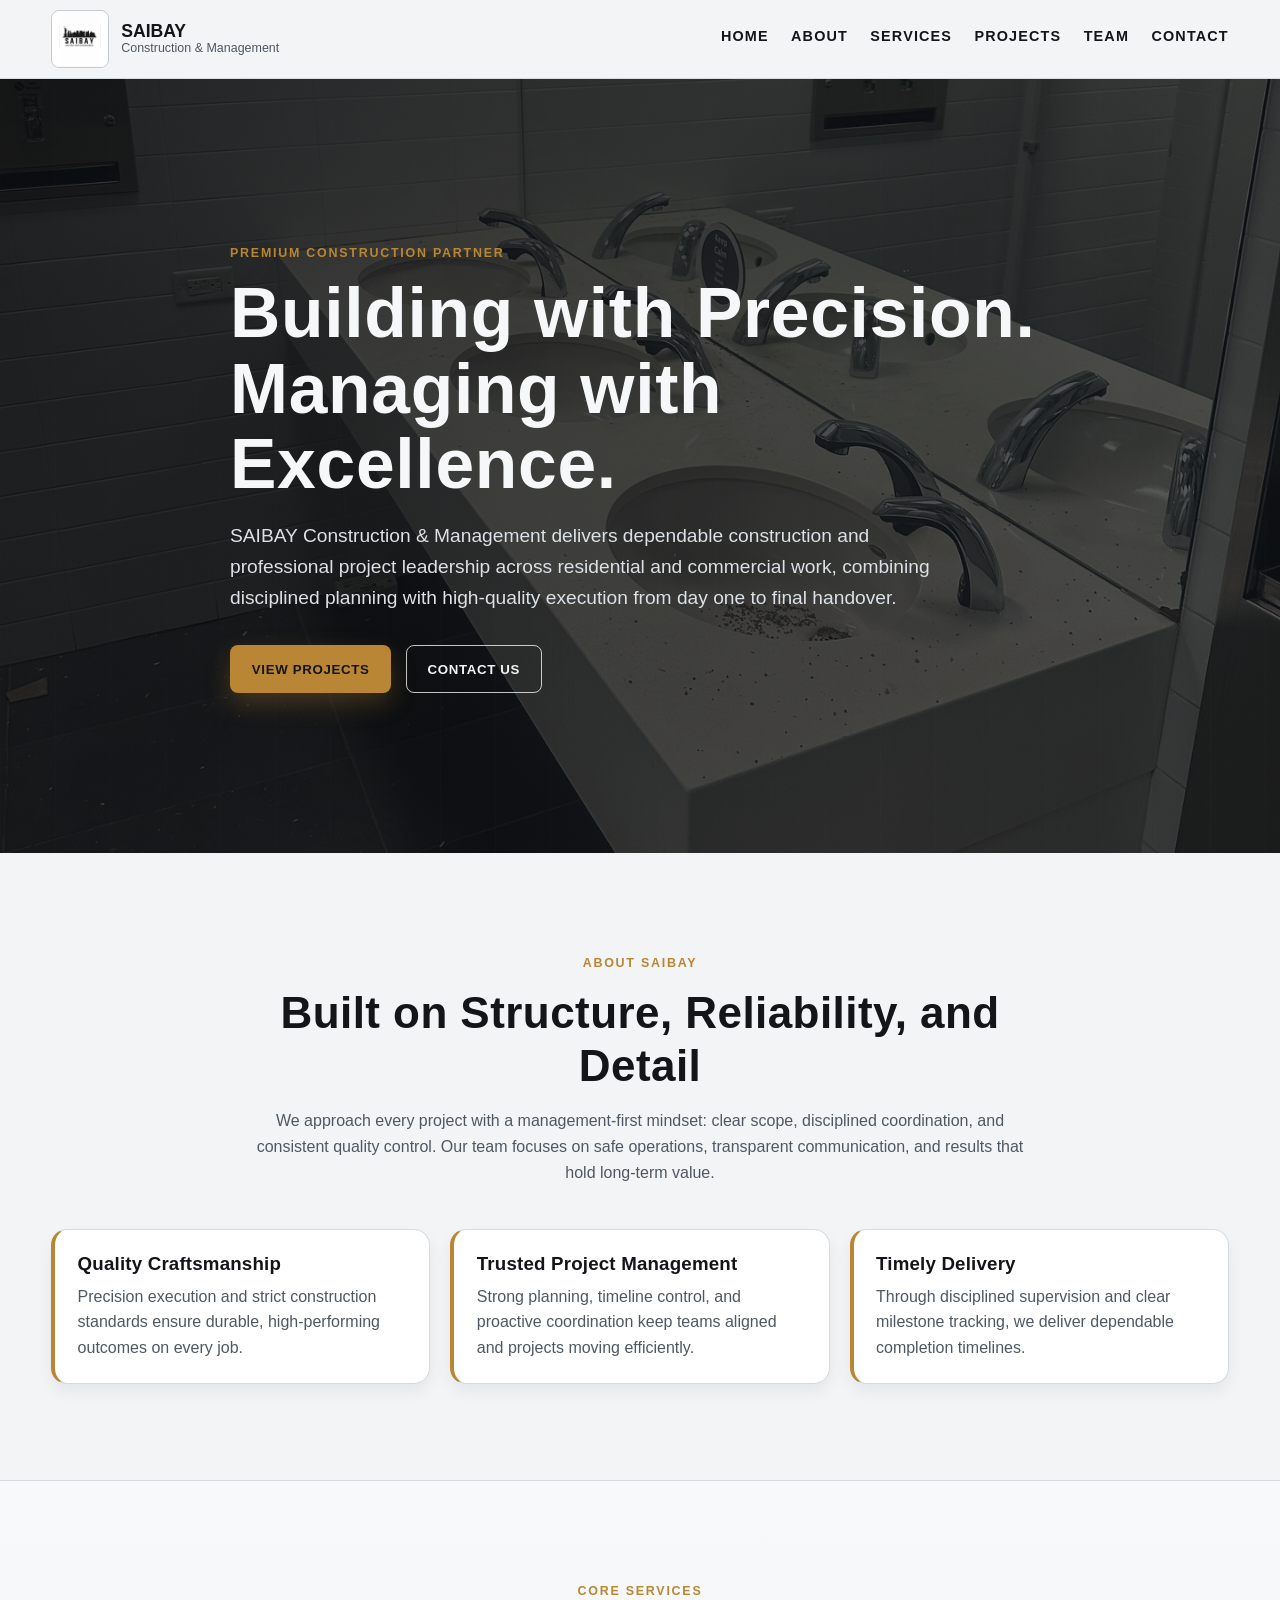
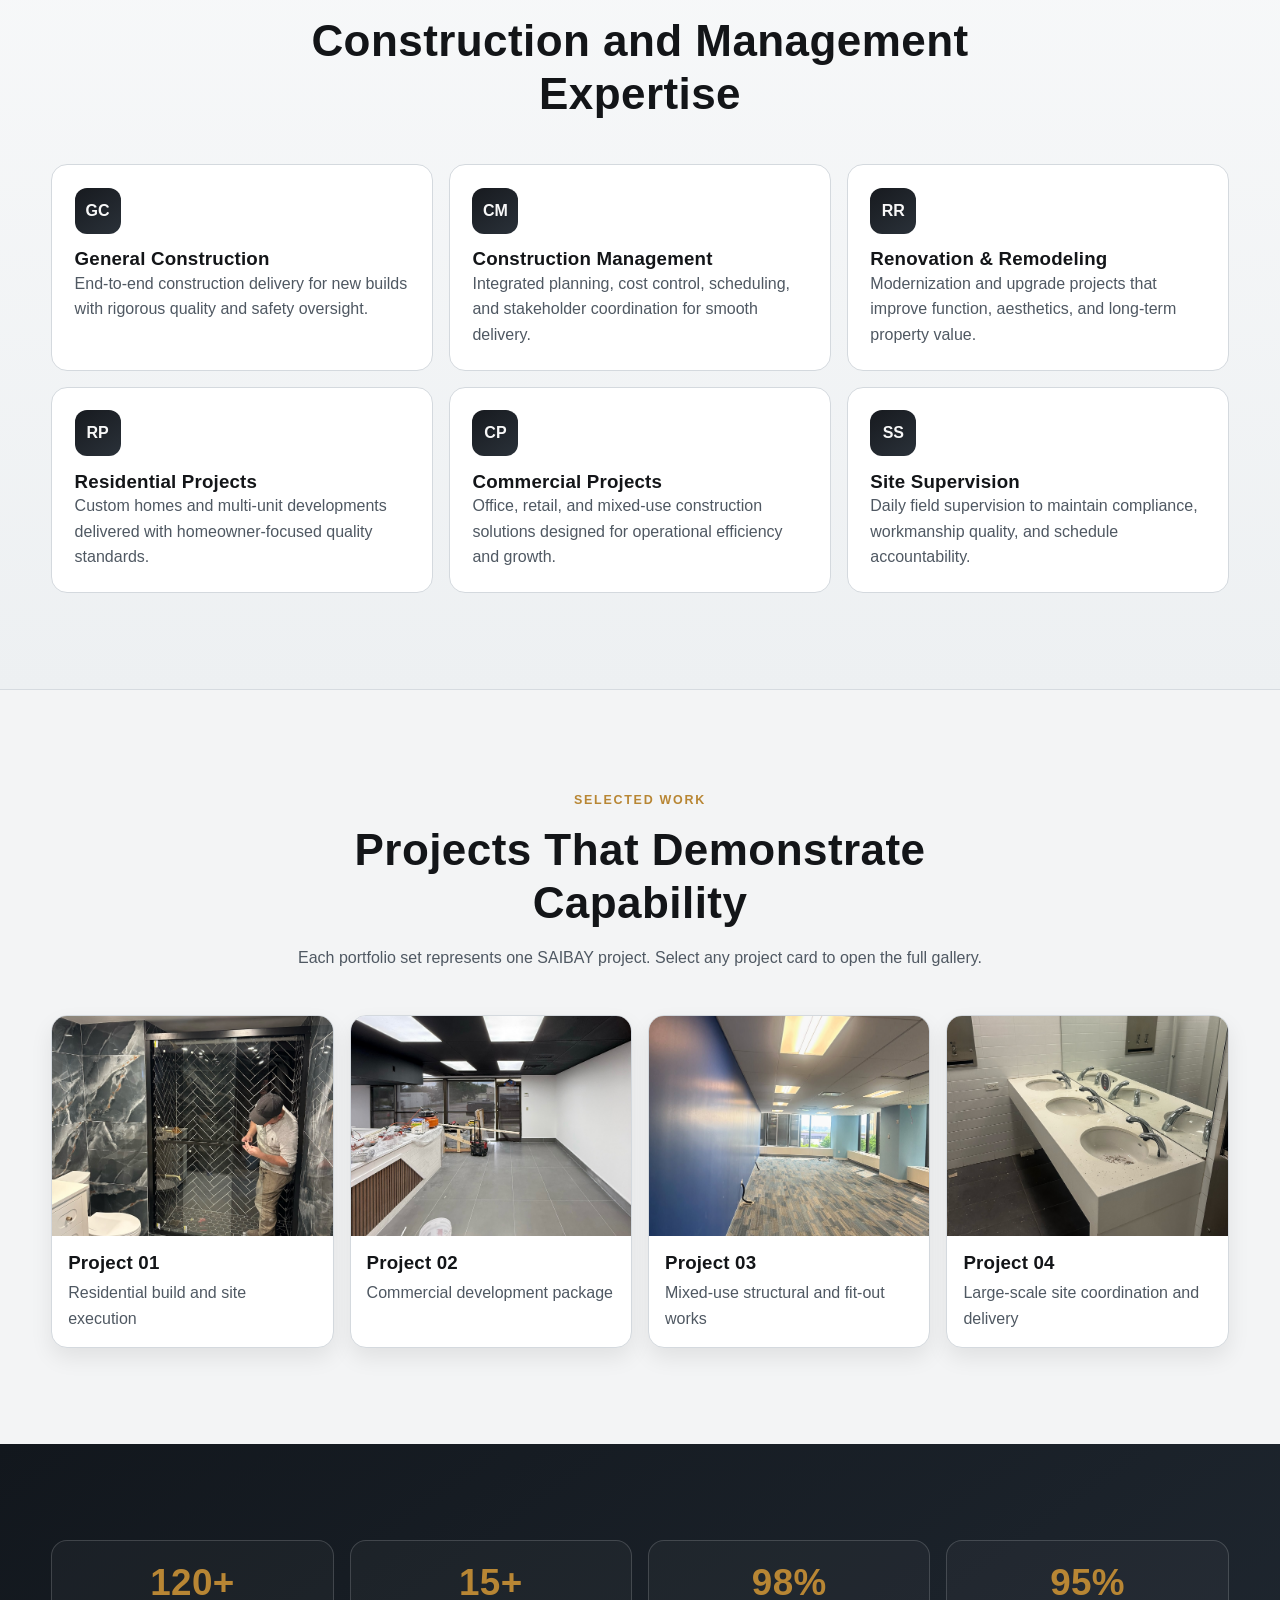
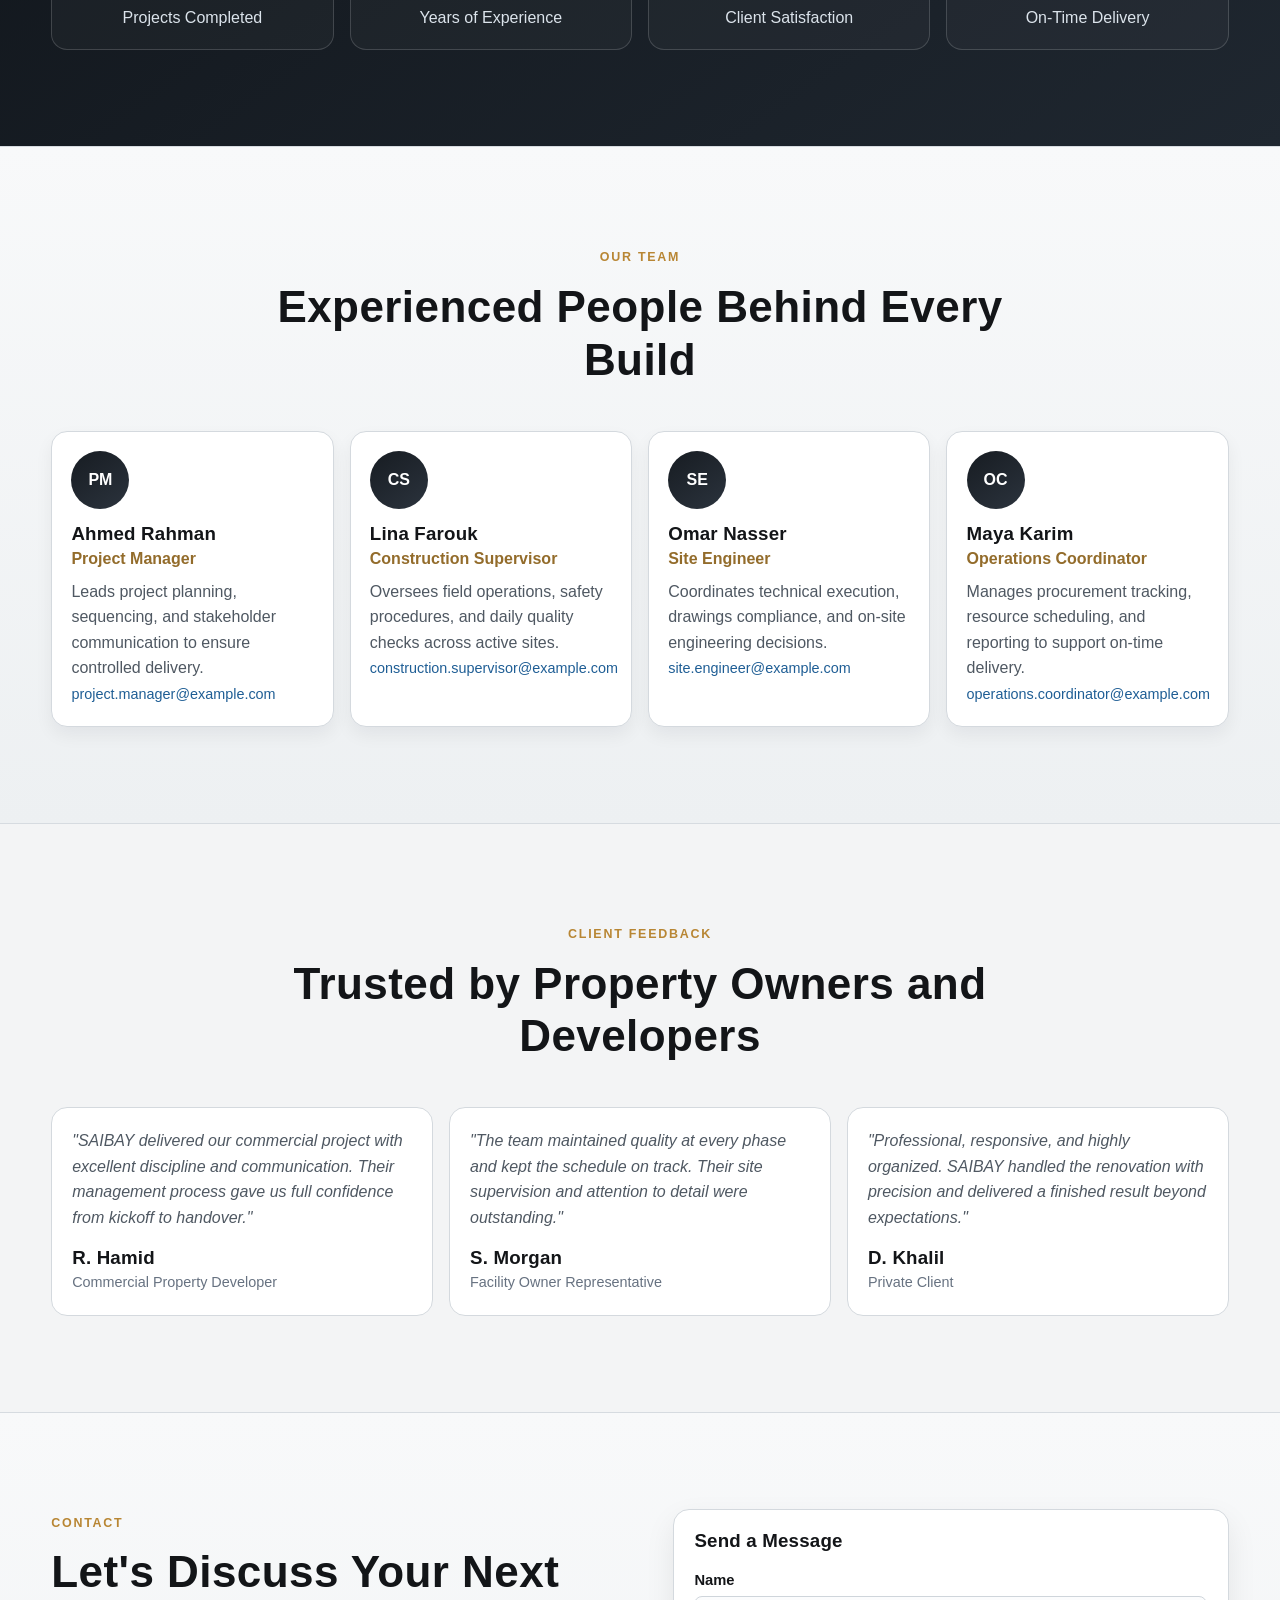
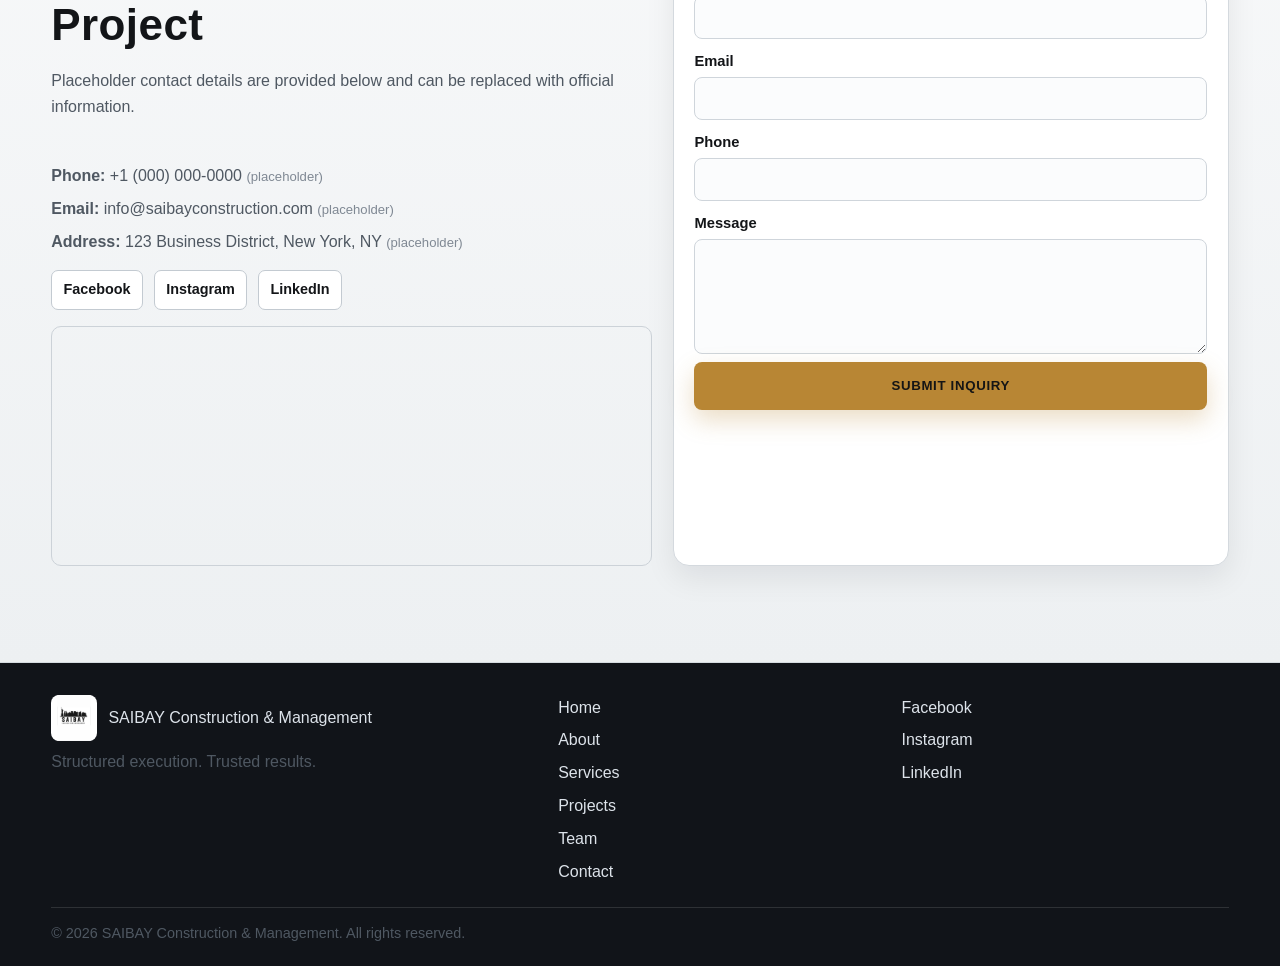
==== index.html @ 42bcd37a "siteV1 This is the first ever iteration of the site. Simple home pager" ====
<!DOCTYPE html>
<html lang="en">
  <head>
    <meta charset="UTF-8" />
    <meta name="viewport" content="width=device-width, initial-scale=1.0" />
    <meta
      name="description"
      content="SAIBAY Construction & Management delivers premium construction, renovation, and project management services with precision, quality, and reliability."
    />
    <title>SAIBAY Construction & Management</title>
    <link rel="stylesheet" href="style.css" />
  </head>
  <body>
    <!-- Header / Navigation -->
    <header class="site-header" id="home">
      <div class="container nav-wrap">
        <a class="brand" href="#home" aria-label="SAIBAY Construction & Management Home">
          <img
            src="pictures/SaibayLogo.jpg"
            alt="SAIBAY Construction & Management logo"
            class="brand-logo"
          />
          <span class="brand-text">
            <strong>SAIBAY</strong>
            <small>Construction & Management</small>
          </span>
        </a>

        <button class="menu-toggle" id="menuToggle" aria-label="Toggle navigation" aria-expanded="false" aria-controls="mainNav">
          <span></span>
          <span></span>
          <span></span>
        </button>

        <nav class="main-nav" id="mainNav">
          <a href="#home">Home</a>
          <a href="#about">About</a>
          <a href="#services">Services</a>
          <a href="#projects">Projects</a>
          <a href="#team">Team</a>
          <a href="#contact">Contact</a>
        </nav>
      </div>
    </header>

    <main>
      <!-- Hero Section -->
      <section class="hero" aria-label="Hero section">
        <div class="hero-overlay"></div>
        <div class="container hero-content">
          <p class="eyebrow">Premium Construction Partner</p>
          <h1>Building with Precision. Managing with Excellence.</h1>
          <p class="hero-lead">
            SAIBAY Construction & Management delivers dependable construction and professional project
            leadership across residential and commercial work, combining disciplined planning with
            high-quality execution from day one to final handover.
          </p>
          <div class="hero-actions">
            <a href="#projects" class="btn btn-primary">View Projects</a>
            <a href="#contact" class="btn btn-secondary">Contact Us</a>
          </div>
        </div>
      </section>

      <!-- About Section -->
      <section class="section" id="about">
        <div class="container">
          <div class="section-heading">
            <p class="eyebrow">About SAIBAY</p>
            <h2>Built on Structure, Reliability, and Detail</h2>
            <p>
              We approach every project with a management-first mindset: clear scope, disciplined
              coordination, and consistent quality control. Our team focuses on safe operations,
              transparent communication, and results that hold long-term value.
            </p>
          </div>

          <div class="about-highlights">
            <article class="highlight-card">
              <h3>Quality Craftsmanship</h3>
              <p>
                Precision execution and strict construction standards ensure durable, high-performing
                outcomes on every job.
              </p>
            </article>
            <article class="highlight-card">
              <h3>Trusted Project Management</h3>
              <p>
                Strong planning, timeline control, and proactive coordination keep teams aligned and
                projects moving efficiently.
              </p>
            </article>
            <article class="highlight-card">
              <h3>Timely Delivery</h3>
              <p>
                Through disciplined supervision and clear milestone tracking, we deliver dependable
                completion timelines.
              </p>
            </article>
          </div>
        </div>
      </section>

      <!-- Services Section -->
      <section class="section section-alt" id="services">
        <div class="container">
          <div class="section-heading">
            <p class="eyebrow">Core Services</p>
            <h2>Construction and Management Expertise</h2>
          </div>

          <div class="services-grid">
            <article class="service-card">
              <div class="service-icon" aria-hidden="true">GC</div>
              <h3>General Construction</h3>
              <p>End-to-end construction delivery for new builds with rigorous quality and safety oversight.</p>
            </article>
            <article class="service-card">
              <div class="service-icon" aria-hidden="true">CM</div>
              <h3>Construction Management</h3>
              <p>Integrated planning, cost control, scheduling, and stakeholder coordination for smooth delivery.</p>
            </article>
            <article class="service-card">
              <div class="service-icon" aria-hidden="true">RR</div>
              <h3>Renovation & Remodeling</h3>
              <p>Modernization and upgrade projects that improve function, aesthetics, and long-term property value.</p>
            </article>
            <article class="service-card">
              <div class="service-icon" aria-hidden="true">RP</div>
              <h3>Residential Projects</h3>
              <p>Custom homes and multi-unit developments delivered with homeowner-focused quality standards.</p>
            </article>
            <article class="service-card">
              <div class="service-icon" aria-hidden="true">CP</div>
              <h3>Commercial Projects</h3>
              <p>Office, retail, and mixed-use construction solutions designed for operational efficiency and growth.</p>
            </article>
            <article class="service-card">
              <div class="service-icon" aria-hidden="true">SS</div>
              <h3>Site Supervision</h3>
              <p>Daily field supervision to maintain compliance, workmanship quality, and schedule accountability.</p>
            </article>
          </div>
        </div>
      </section>

      <!-- Projects Section -->
      <section class="section" id="projects">
        <div class="container">
          <div class="section-heading">
            <p class="eyebrow">Selected Work</p>
            <h2>Projects That Demonstrate Capability</h2>
            <p>Each portfolio set represents one SAIBAY project. Select any project card to open the full gallery.</p>
          </div>

          <div class="projects-grid">
            <article class="project-card" data-project="project1" tabindex="0">
              <img src="pictures/project1/a1.jpg" alt="Project 1 featured construction progress image" />
              <div class="project-content">
                <h3>Project 01</h3>
                <p>Residential build and site execution</p>
              </div>
            </article>

            <article class="project-card" data-project="project2" tabindex="0">
              <img src="pictures/project2/b1.jpg" alt="Project 2 featured commercial construction image" />
              <div class="project-content">
                <h3>Project 02</h3>
                <p>Commercial development package</p>
              </div>
            </article>

            <article class="project-card" data-project="project3" tabindex="0">
              <img src="pictures/project3/c1.jpg" alt="Project 3 featured structural and finishing image" />
              <div class="project-content">
                <h3>Project 03</h3>
                <p>Mixed-use structural and fit-out works</p>
              </div>
            </article>

            <article class="project-card" data-project="project4" tabindex="0">
              <img src="pictures/project4/d1.jpg" alt="Project 4 featured site and management image" />
              <div class="project-content">
                <h3>Project 04</h3>
                <p>Large-scale site coordination and delivery</p>
              </div>
            </article>
          </div>
        </div>
      </section>

      <!-- Trust / Company Stats -->
      <section class="section stats" aria-label="Company trust metrics">
        <div class="container stats-grid">
          <article>
            <h3>120+</h3>
            <p>Projects Completed</p>
          </article>
          <article>
            <h3>15+</h3>
            <p>Years of Experience</p>
          </article>
          <article>
            <h3>98%</h3>
            <p>Client Satisfaction</p>
          </article>
          <article>
            <h3>95%</h3>
            <p>On-Time Delivery</p>
          </article>
        </div>
      </section>

      <!-- Team Section -->
      <section class="section section-alt" id="team">
        <div class="container">
          <div class="section-heading">
            <p class="eyebrow">Our Team</p>
            <h2>Experienced People Behind Every Build</h2>
          </div>

          <div class="team-grid">
            <article class="team-card">
              <div class="avatar" aria-hidden="true">PM</div>
              <h3>Ahmed Rahman</h3>
              <p class="role">Project Manager</p>
              <p>Leads project planning, sequencing, and stakeholder communication to ensure controlled delivery.</p>
              <a href="mailto:project.manager@example.com">project.manager@example.com</a>
            </article>

            <article class="team-card">
              <div class="avatar" aria-hidden="true">CS</div>
              <h3>Lina Farouk</h3>
              <p class="role">Construction Supervisor</p>
              <p>Oversees field operations, safety procedures, and daily quality checks across active sites.</p>
              <a href="mailto:construction.supervisor@example.com">construction.supervisor@example.com</a>
            </article>

            <article class="team-card">
              <div class="avatar" aria-hidden="true">SE</div>
              <h3>Omar Nasser</h3>
              <p class="role">Site Engineer</p>
              <p>Coordinates technical execution, drawings compliance, and on-site engineering decisions.</p>
              <a href="mailto:site.engineer@example.com">site.engineer@example.com</a>
            </article>

            <article class="team-card">
              <div class="avatar" aria-hidden="true">OC</div>
              <h3>Maya Karim</h3>
              <p class="role">Operations Coordinator</p>
              <p>Manages procurement tracking, resource scheduling, and reporting to support on-time delivery.</p>
              <a href="mailto:operations.coordinator@example.com">operations.coordinator@example.com</a>
            </article>
          </div>
        </div>
      </section>

      <!-- Testimonials Section -->
      <section class="section" id="testimonials">
        <div class="container">
          <div class="section-heading">
            <p class="eyebrow">Client Feedback</p>
            <h2>Trusted by Property Owners and Developers</h2>
          </div>

          <div class="testimonials-grid">
            <article class="testimonial-card">
              <p>
                "SAIBAY delivered our commercial project with excellent discipline and communication.
                Their management process gave us full confidence from kickoff to handover."
              </p>
              <h3>R. Hamid</h3>
              <span>Commercial Property Developer</span>
            </article>
            <article class="testimonial-card">
              <p>
                "The team maintained quality at every phase and kept the schedule on track.
                Their site supervision and attention to detail were outstanding."
              </p>
              <h3>S. Morgan</h3>
              <span>Facility Owner Representative</span>
            </article>
            <article class="testimonial-card">
              <p>
                "Professional, responsive, and highly organized. SAIBAY handled the renovation
                with precision and delivered a finished result beyond expectations."
              </p>
              <h3>D. Khalil</h3>
              <span>Private Client</span>
            </article>
          </div>
        </div>
      </section>

      <!-- Contact Section -->
      <section class="section section-alt" id="contact">
        <div class="container contact-wrap">
          <div>
            <div class="section-heading left-align">
              <p class="eyebrow">Contact</p>
              <h2>Let's Discuss Your Next Project</h2>
              <p>Placeholder contact details are provided below and can be replaced with official information.</p>
            </div>

            <div class="contact-details">
              <p><strong>Phone:</strong> +1 (000) 000-0000 <span class="placeholder-note">(placeholder)</span></p>
              <p><strong>Email:</strong> info@saibayconstruction.com <span class="placeholder-note">(placeholder)</span></p>
              <p><strong>Address:</strong> 123 Business District, New York, NY <span class="placeholder-note">(placeholder)</span></p>
            </div>

            <div class="social-links" aria-label="Social media links">
              <a href="#" aria-label="Facebook">Facebook</a>
              <a href="#" aria-label="Instagram">Instagram</a>
              <a href="#" aria-label="LinkedIn">LinkedIn</a>
            </div>

            <div class="map-frame" aria-label="Office map location">
              <iframe
                title="Google Map location placeholder"
                src="https://www.google.com/maps?q=Manhattan%2C%20New%20York&output=embed"
                loading="lazy"
                referrerpolicy="no-referrer-when-downgrade"
              ></iframe>
            </div>
          </div>

          <form class="contact-form" id="contactForm" novalidate>
            <h3>Send a Message</h3>
            <label for="name">Name</label>
            <input type="text" id="name" name="name" required />

            <label for="email">Email</label>
            <input type="email" id="email" name="email" required />

            <label for="phone">Phone</label>
            <input type="tel" id="phone" name="phone" required />

            <label for="message">Message</label>
            <textarea id="message" name="message" rows="5" required></textarea>

            <button type="submit" class="btn btn-primary full-width">Submit Inquiry</button>
            <p class="form-message" id="formMessage" aria-live="polite"></p>
          </form>
        </div>
      </section>
    </main>

    <!-- Footer -->
    <footer class="site-footer">
      <div class="container footer-wrap">
        <div>
          <a class="footer-brand" href="#home">
            <img src="pictures/SaibayLogo.jpg" alt="SAIBAY logo in footer" />
            <span>SAIBAY Construction & Management</span>
          </a>
          <p>Structured execution. Trusted results.</p>
        </div>

        <div class="footer-links">
          <a href="#home">Home</a>
          <a href="#about">About</a>
          <a href="#services">Services</a>
          <a href="#projects">Projects</a>
          <a href="#team">Team</a>
          <a href="#contact">Contact</a>
        </div>

        <div class="footer-social">
          <a href="#">Facebook</a>
          <a href="#">Instagram</a>
          <a href="#">LinkedIn</a>
        </div>
      </div>
      <div class="container copyright">
        <p>&copy; <span id="year"></span> SAIBAY Construction & Management. All rights reserved.</p>
      </div>
    </footer>

    <!-- Project Gallery Modal -->
    <div class="modal" id="projectModal" aria-hidden="true" role="dialog" aria-label="Project gallery modal">
      <div class="modal-backdrop" data-close="true"></div>
      <div class="modal-panel">
        <button class="modal-close" id="modalClose" aria-label="Close gallery">X</button>
        <h3 id="modalTitle">Project Gallery</h3>
        <div class="modal-main">
          <button class="modal-nav" id="prevImage" aria-label="Previous image">&#10094;</button>
          <img id="modalImage" src="" alt="Project gallery image" />
          <button class="modal-nav" id="nextImage" aria-label="Next image">&#10095;</button>
        </div>
        <div class="modal-thumbs" id="modalThumbs"></div>
      </div>
    </div>

    <script src="script.js"></script>
  </body>
</html>
---- style.css ----
/* ===============================
   SAIBAY Construction Website CSS
   =============================== */

:root {
  --bg: #f3f4f5;
  --surface: #ffffff;
  --surface-alt: #eceff1;
  --text: #131518;
  --text-muted: #4f5862;
  --primary: #111316;
  --primary-soft: #242a30;
  --accent: #b88634;
  --accent-dark: #936c2b;
  --line: #d6dbe0;
  --shadow: 0 20px 40px rgba(16, 18, 21, 0.12);
  --radius-sm: 10px;
  --radius-md: 16px;
  --radius-lg: 24px;
  --container: 1180px;
}

* {
  box-sizing: border-box;
  margin: 0;
  padding: 0;
}

html {
  scroll-behavior: smooth;
}

body {
  font-family: "Segoe UI", "Franklin Gothic Book", Tahoma, sans-serif;
  background: var(--bg);
  color: var(--text);
  line-height: 1.6;
}

img {
  max-width: 100%;
  display: block;
}

a {
  color: inherit;
  text-decoration: none;
}

.container {
  width: min(92%, var(--container));
  margin-inline: auto;
}

.section {
  padding: 6rem 0;
}

.section-alt {
  background: linear-gradient(180deg, #f8f9fa 0%, #edf0f2 100%);
  border-top: 1px solid var(--line);
  border-bottom: 1px solid var(--line);
}

.section-heading {
  max-width: 780px;
  margin: 0 auto 2.75rem;
  text-align: center;
}

.section-heading.left-align {
  text-align: left;
  margin-inline: 0;
}

.eyebrow {
  display: inline-block;
  text-transform: uppercase;
  letter-spacing: 0.14em;
  color: var(--accent);
  font-weight: 700;
  font-size: 0.78rem;
  margin-bottom: 0.8rem;
}

h1,
h2,
h3 {
  font-family: "Bahnschrift", "Franklin Gothic Medium", "Arial Narrow", sans-serif;
  letter-spacing: 0.01em;
  line-height: 1.2;
}

h2 {
  font-size: clamp(1.7rem, 4vw, 2.75rem);
  margin-bottom: 1rem;
}

p {
  color: var(--text-muted);
}

/* Header / Nav */
.site-header {
  position: sticky;
  top: 0;
  z-index: 1000;
  background: rgba(243, 244, 245, 0.94);
  backdrop-filter: blur(10px);
  border-bottom: 1px solid var(--line);
}

.nav-wrap {
  display: flex;
  align-items: center;
  justify-content: space-between;
  min-height: 78px;
  gap: 1rem;
}

.brand {
  display: flex;
  align-items: center;
  gap: 0.75rem;
}

.brand-logo {
  width: 58px;
  height: 58px;
  object-fit: contain;
  border-radius: 8px;
  border: 1px solid #c6ccd2;
  background: #fff;
}

.brand-text {
  display: grid;
  line-height: 1.1;
}

.brand-text strong {
  font-size: 1.1rem;
}

.brand-text small {
  font-size: 0.78rem;
  color: var(--text-muted);
}

.main-nav {
  display: flex;
  align-items: center;
  gap: 1.4rem;
}

.main-nav a {
  font-weight: 700;
  font-size: 0.9rem;
  text-transform: uppercase;
  letter-spacing: 0.08em;
  position: relative;
  padding-bottom: 0.25rem;
}

.main-nav a::after {
  content: "";
  position: absolute;
  left: 0;
  bottom: 0;
  width: 0;
  height: 2px;
  background: var(--accent);
  transition: width 0.25s ease;
}

.main-nav a:hover::after,
.main-nav a.active::after {
  width: 100%;
}

.menu-toggle {
  display: none;
  width: 48px;
  height: 44px;
  border: 1px solid #c6ccd2;
  border-radius: 8px;
  background: #fff;
  cursor: pointer;
}

.menu-toggle span {
  display: block;
  width: 22px;
  height: 2px;
  margin: 5px auto;
  background: #14171b;
  transition: transform 0.25s ease, opacity 0.25s ease;
}

.menu-toggle.open span:nth-child(1) {
  transform: translateY(7px) rotate(45deg);
}

.menu-toggle.open span:nth-child(2) {
  opacity: 0;
}

.menu-toggle.open span:nth-child(3) {
  transform: translateY(-7px) rotate(-45deg);
}

/* Hero */
.hero {
  position: relative;
  min-height: 86vh;
  display: grid;
  place-items: center;
  background-image: url("pictures/project4/d1.jpg");
  background-size: cover;
  background-position: center;
  isolation: isolate;
}

.hero::before {
  content: "";
  position: absolute;
  inset: 0;
  background:
    repeating-linear-gradient(
      90deg,
      rgba(255, 255, 255, 0.045) 0,
      rgba(255, 255, 255, 0.045) 1px,
      transparent 1px,
      transparent 55px
    );
  z-index: -1;
}

.hero-overlay {
  position: absolute;
  inset: 0;
  background: linear-gradient(120deg, rgba(12, 14, 17, 0.87), rgba(18, 22, 27, 0.68));
  z-index: -1;
}

.hero-content {
  color: #f5f7f9;
  max-width: 820px;
  text-align: left;
  padding: 3rem 0;
  animation: riseUp 0.9s ease both;
}

.hero h1 {
  font-size: clamp(2.1rem, 5.5vw, 4.35rem);
  line-height: 1.08;
  margin-bottom: 1.2rem;
}

.hero-lead {
  color: #dbe1e6;
  font-size: clamp(1rem, 2.2vw, 1.2rem);
  max-width: 700px;
  margin-bottom: 2rem;
}

.hero-actions {
  display: flex;
  flex-wrap: wrap;
  gap: 0.9rem;
}

.btn {
  display: inline-flex;
  align-items: center;
  justify-content: center;
  min-height: 48px;
  padding: 0.75rem 1.3rem;
  border-radius: 8px;
  font-weight: 700;
  text-transform: uppercase;
  letter-spacing: 0.05em;
  font-size: 0.83rem;
  transition: transform 0.25s ease, box-shadow 0.25s ease, background-color 0.25s ease;
  border: 1px solid transparent;
}

.btn:hover {
  transform: translateY(-1px);
}

.btn-primary {
  background: var(--accent);
  color: #151515;
  box-shadow: 0 10px 24px rgba(184, 134, 52, 0.28);
}

.btn-primary:hover {
  background: #c99339;
}

.btn-secondary {
  background: transparent;
  color: #f0f3f6;
  border-color: rgba(255, 255, 255, 0.75);
}

.btn-secondary:hover {
  background: rgba(255, 255, 255, 0.1);
}

.full-width {
  width: 100%;
}

/* About */
.about-highlights {
  display: grid;
  grid-template-columns: repeat(3, minmax(0, 1fr));
  gap: 1.25rem;
}

.highlight-card {
  background: var(--surface);
  border: 1px solid var(--line);
  border-left: 4px solid var(--accent);
  border-radius: var(--radius-md);
  padding: 1.4rem;
  box-shadow: 0 8px 16px rgba(18, 24, 30, 0.06);
}

.highlight-card h3 {
  margin-bottom: 0.55rem;
}

/* Services */
.services-grid {
  display: grid;
  grid-template-columns: repeat(3, minmax(0, 1fr));
  gap: 1rem;
}

.service-card {
  background: var(--surface);
  border: 1px solid #d4d9de;
  border-radius: var(--radius-md);
  padding: 1.4rem;
  transition: transform 0.25s ease, box-shadow 0.25s ease, border-color 0.25s ease;
}

.service-card:hover {
  transform: translateY(-4px);
  box-shadow: var(--shadow);
  border-color: #bcc5cf;
}

.service-icon {
  width: 46px;
  height: 46px;
  border-radius: 12px;
  display: grid;
  place-items: center;
  background: linear-gradient(145deg, #171a1f, #2a3139);
  color: #f8f8f8;
  font-weight: 700;
  margin-bottom: 0.9rem;
}

/* Projects */
.projects-grid {
  display: grid;
  grid-template-columns: repeat(4, minmax(0, 1fr));
  gap: 1rem;
}

.project-card {
  background: var(--surface);
  border-radius: var(--radius-md);
  overflow: hidden;
  cursor: pointer;
  border: 1px solid #d4d9de;
  box-shadow: 0 10px 22px rgba(12, 15, 18, 0.08);
  transition: transform 0.25s ease, box-shadow 0.25s ease;
}

.project-card:hover,
.project-card:focus-visible {
  transform: translateY(-5px);
  box-shadow: var(--shadow);
  outline: none;
}

.project-card img {
  width: 100%;
  height: 220px;
  object-fit: cover;
}

.project-content {
  padding: 1rem;
}

.project-content h3 {
  margin-bottom: 0.35rem;
}

/* Stats */
.stats {
  background: linear-gradient(145deg, #12171d, #1f2730);
  color: #fff;
}

.stats-grid {
  display: grid;
  grid-template-columns: repeat(4, minmax(0, 1fr));
  gap: 1rem;
  text-align: center;
}

.stats-grid article {
  padding: 1.2rem;
  border: 1px solid rgba(255, 255, 255, 0.16);
  border-radius: var(--radius-md);
  background: rgba(255, 255, 255, 0.03);
}

.stats-grid h3 {
  color: var(--accent);
  font-size: clamp(1.4rem, 3vw, 2.3rem);
}

.stats-grid p {
  color: #dbe3eb;
}

/* Team */
.team-grid {
  display: grid;
  grid-template-columns: repeat(4, minmax(0, 1fr));
  gap: 1rem;
}

.team-card {
  background: #fff;
  border: 1px solid #d4d9de;
  border-radius: var(--radius-md);
  padding: 1.2rem;
  box-shadow: 0 8px 18px rgba(20, 24, 30, 0.06);
}

.avatar {
  width: 58px;
  height: 58px;
  border-radius: 50%;
  display: grid;
  place-items: center;
  background: linear-gradient(145deg, #171c22, #2b333d);
  color: #fff;
  font-weight: 700;
  margin-bottom: 0.9rem;
}

.role {
  color: var(--accent-dark);
  font-weight: 700;
  margin-bottom: 0.45rem;
}

.team-card a {
  color: #1f5e95;
  font-size: 0.9rem;
}

/* Testimonials */
.testimonials-grid {
  display: grid;
  grid-template-columns: repeat(3, minmax(0, 1fr));
  gap: 1rem;
}

.testimonial-card {
  background: #fff;
  border: 1px solid #d4d9de;
  border-radius: var(--radius-md);
  padding: 1.25rem;
}

.testimonial-card p {
  font-style: italic;
  margin-bottom: 1rem;
}

.testimonial-card span {
  color: #677281;
  font-size: 0.9rem;
}

/* Contact */
.contact-wrap {
  display: grid;
  grid-template-columns: 1.08fr 1fr;
  gap: 1.3rem;
}

.contact-details p {
  margin-bottom: 0.45rem;
}

.placeholder-note {
  font-size: 0.82rem;
  color: #7f8893;
}

.social-links {
  margin: 1rem 0;
  display: flex;
  flex-wrap: wrap;
  gap: 0.7rem;
}

.social-links a {
  padding: 0.45rem 0.7rem;
  border: 1px solid #c3cad1;
  border-radius: 7px;
  background: #fff;
  font-size: 0.9rem;
  font-weight: 700;
}

.map-frame {
  border: 1px solid #ccd2d8;
  border-radius: var(--radius-sm);
  overflow: hidden;
  height: 240px;
}

.map-frame iframe {
  border: 0;
  width: 100%;
  height: 100%;
}

.contact-form {
  background: #fff;
  border: 1px solid #d4d9de;
  border-radius: var(--radius-md);
  padding: 1.3rem;
  box-shadow: 0 12px 30px rgba(16, 18, 22, 0.08);
}

.contact-form h3 {
  margin-bottom: 1rem;
}

.contact-form label {
  display: block;
  margin: 0.65rem 0 0.25rem;
  font-weight: 700;
  font-size: 0.92rem;
}

.contact-form input,
.contact-form textarea {
  width: 100%;
  border: 1px solid #cfd5db;
  border-radius: 8px;
  padding: 0.72rem;
  font-family: inherit;
  font-size: 0.96rem;
  background: #fbfcfd;
}

.contact-form input:focus,
.contact-form textarea:focus {
  outline: none;
  border-color: #8da2b5;
  box-shadow: 0 0 0 4px rgba(61, 102, 140, 0.13);
}

.form-message {
  margin-top: 0.8rem;
  min-height: 1.2rem;
  font-size: 0.92rem;
  color: #2f6f49;
}

/* Footer */
.site-footer {
  background: #111419;
  color: #dde3ea;
  padding-top: 2rem;
}

.footer-wrap {
  display: grid;
  grid-template-columns: 1.5fr 1fr 1fr;
  gap: 1rem;
  padding-bottom: 1.4rem;
}

.footer-brand {
  display: flex;
  align-items: center;
  gap: 0.7rem;
  margin-bottom: 0.55rem;
}

.footer-brand img {
  width: 46px;
  height: 46px;
  object-fit: contain;
  background: #fff;
  border-radius: 8px;
}

.footer-links,
.footer-social {
  display: grid;
  gap: 0.45rem;
  align-content: start;
}

.site-footer a:hover {
  color: #fff;
}

.copyright {
  border-top: 1px solid rgba(255, 255, 255, 0.12);
  padding: 0.9rem 0 1.3rem;
  font-size: 0.9rem;
}

/* Modal */
.modal {
  position: fixed;
  inset: 0;
  z-index: 1200;
  display: none;
}

.modal.open {
  display: block;
}

.modal-backdrop {
  position: absolute;
  inset: 0;
  background: rgba(7, 9, 12, 0.8);
}

.modal-panel {
  position: relative;
  width: min(96%, 1040px);
  max-height: 92vh;
  margin: 3vh auto;
  background: #141a20;
  color: #f2f6fb;
  border-radius: var(--radius-md);
  padding: 1rem;
  overflow: auto;
  border: 1px solid rgba(255, 255, 255, 0.15);
}

.modal-close {
  position: absolute;
  right: 1rem;
  top: 0.9rem;
  background: transparent;
  color: #d2dbe4;
  border: 1px solid rgba(255, 255, 255, 0.25);
  width: 34px;
  height: 34px;
  border-radius: 50%;
  font-size: 0.85rem;
  cursor: pointer;
}

.modal-main {
  margin-top: 0.9rem;
  display: grid;
  grid-template-columns: 42px 1fr 42px;
  gap: 0.5rem;
  align-items: center;
}

.modal-main img {
  width: 100%;
  max-height: 62vh;
  object-fit: contain;
  border-radius: 12px;
  border: 1px solid rgba(255, 255, 255, 0.15);
  background: #0e1217;
}

.modal-nav {
  border: 1px solid rgba(255, 255, 255, 0.25);
  background: #1d252d;
  color: #fff;
  height: 48px;
  border-radius: 10px;
  cursor: pointer;
  font-size: 1.15rem;
}

.modal-thumbs {
  margin-top: 0.9rem;
  display: flex;
  gap: 0.45rem;
  flex-wrap: wrap;
}

.modal-thumbs button {
  border: 2px solid transparent;
  border-radius: 8px;
  overflow: hidden;
  padding: 0;
  background: transparent;
  cursor: pointer;
}

.modal-thumbs button.active {
  border-color: var(--accent);
}

.modal-thumbs img {
  width: 86px;
  height: 66px;
  object-fit: cover;
}

/* Motion */
@keyframes riseUp {
  from {
    opacity: 0;
    transform: translateY(18px);
  }
  to {
    opacity: 1;
    transform: translateY(0);
  }
}

/* Responsive */
@media (max-width: 1080px) {
  .projects-grid,
  .team-grid,
  .services-grid,
  .testimonials-grid {
    grid-template-columns: repeat(2, minmax(0, 1fr));
  }

  .about-highlights,
  .stats-grid,
  .footer-wrap,
  .contact-wrap {
    grid-template-columns: 1fr;
  }
}

@media (max-width: 760px) {
  .section {
    padding: 4.75rem 0;
  }

  .brand-text {
    display: none;
  }

  .menu-toggle {
    display: inline-block;
  }

  .main-nav {
    position: absolute;
    left: 0;
    right: 0;
    top: 100%;
    display: grid;
    gap: 0;
    background: #f6f7f8;
    border-bottom: 1px solid var(--line);
    transform: translateY(-10px);
    opacity: 0;
    pointer-events: none;
    transition: opacity 0.2s ease, transform 0.2s ease;
  }

  .main-nav.open {
    opacity: 1;
    transform: translateY(0);
    pointer-events: auto;
  }

  .main-nav a {
    padding: 0.95rem 1rem;
    border-top: 1px solid #dde3e8;
  }

  .hero {
    min-height: 78vh;
  }

  .projects-grid,
  .team-grid,
  .services-grid,
  .testimonials-grid {
    grid-template-columns: 1fr;
  }

  .modal-main {
    grid-template-columns: 36px 1fr 36px;
  }

  .modal-thumbs img {
    width: 72px;
    height: 56px;
  }
}
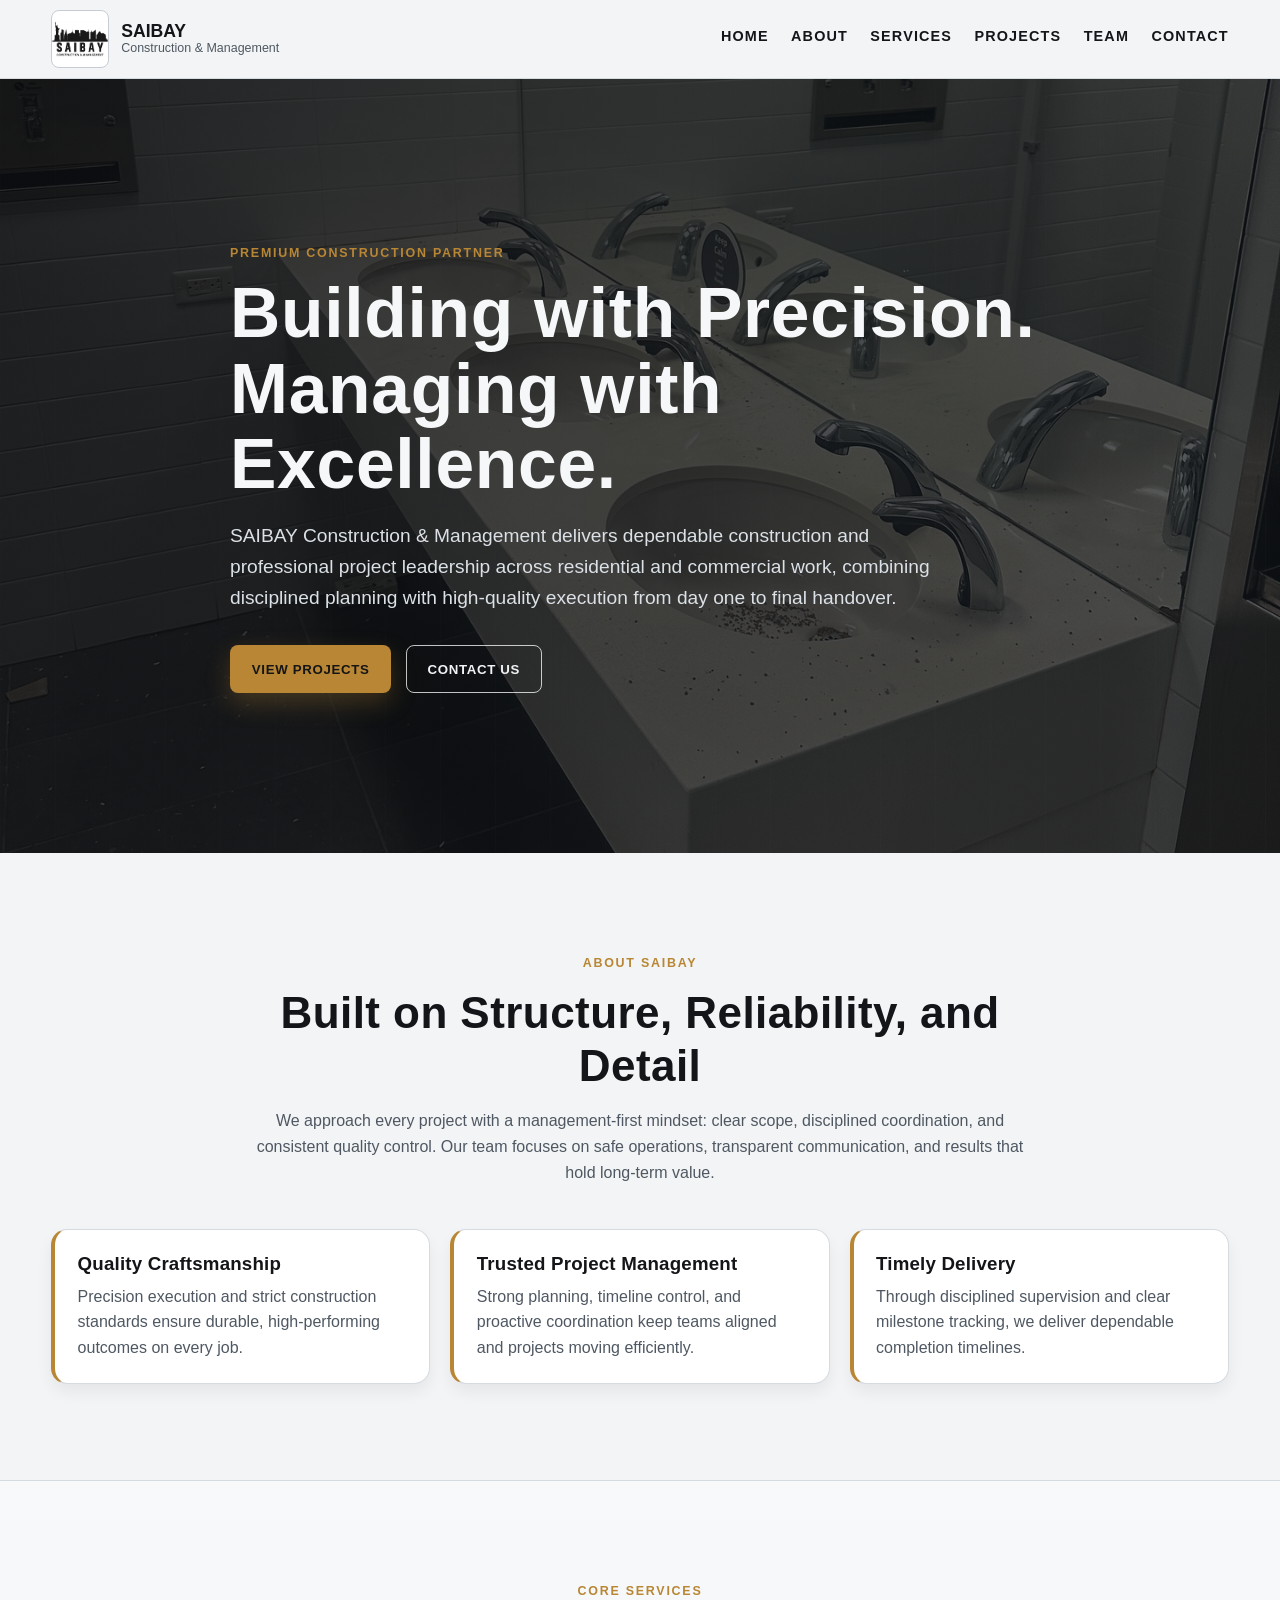
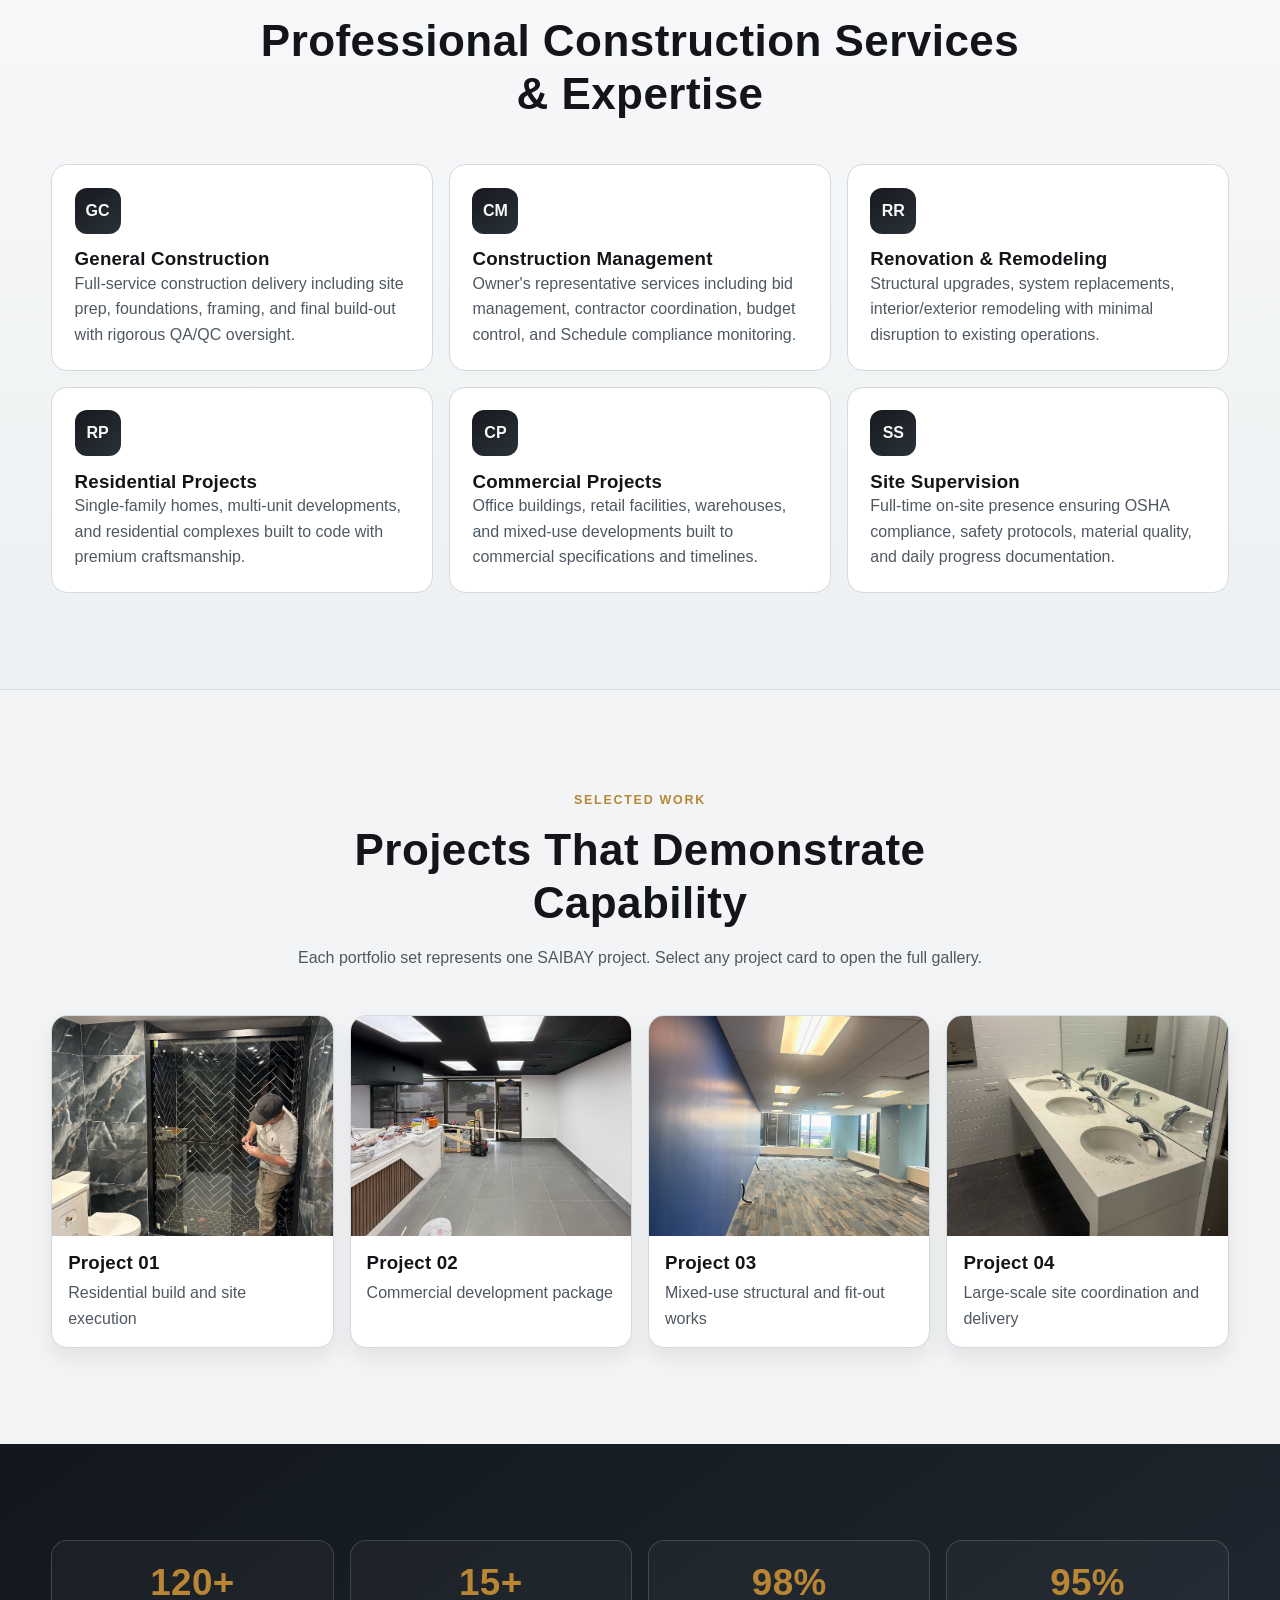
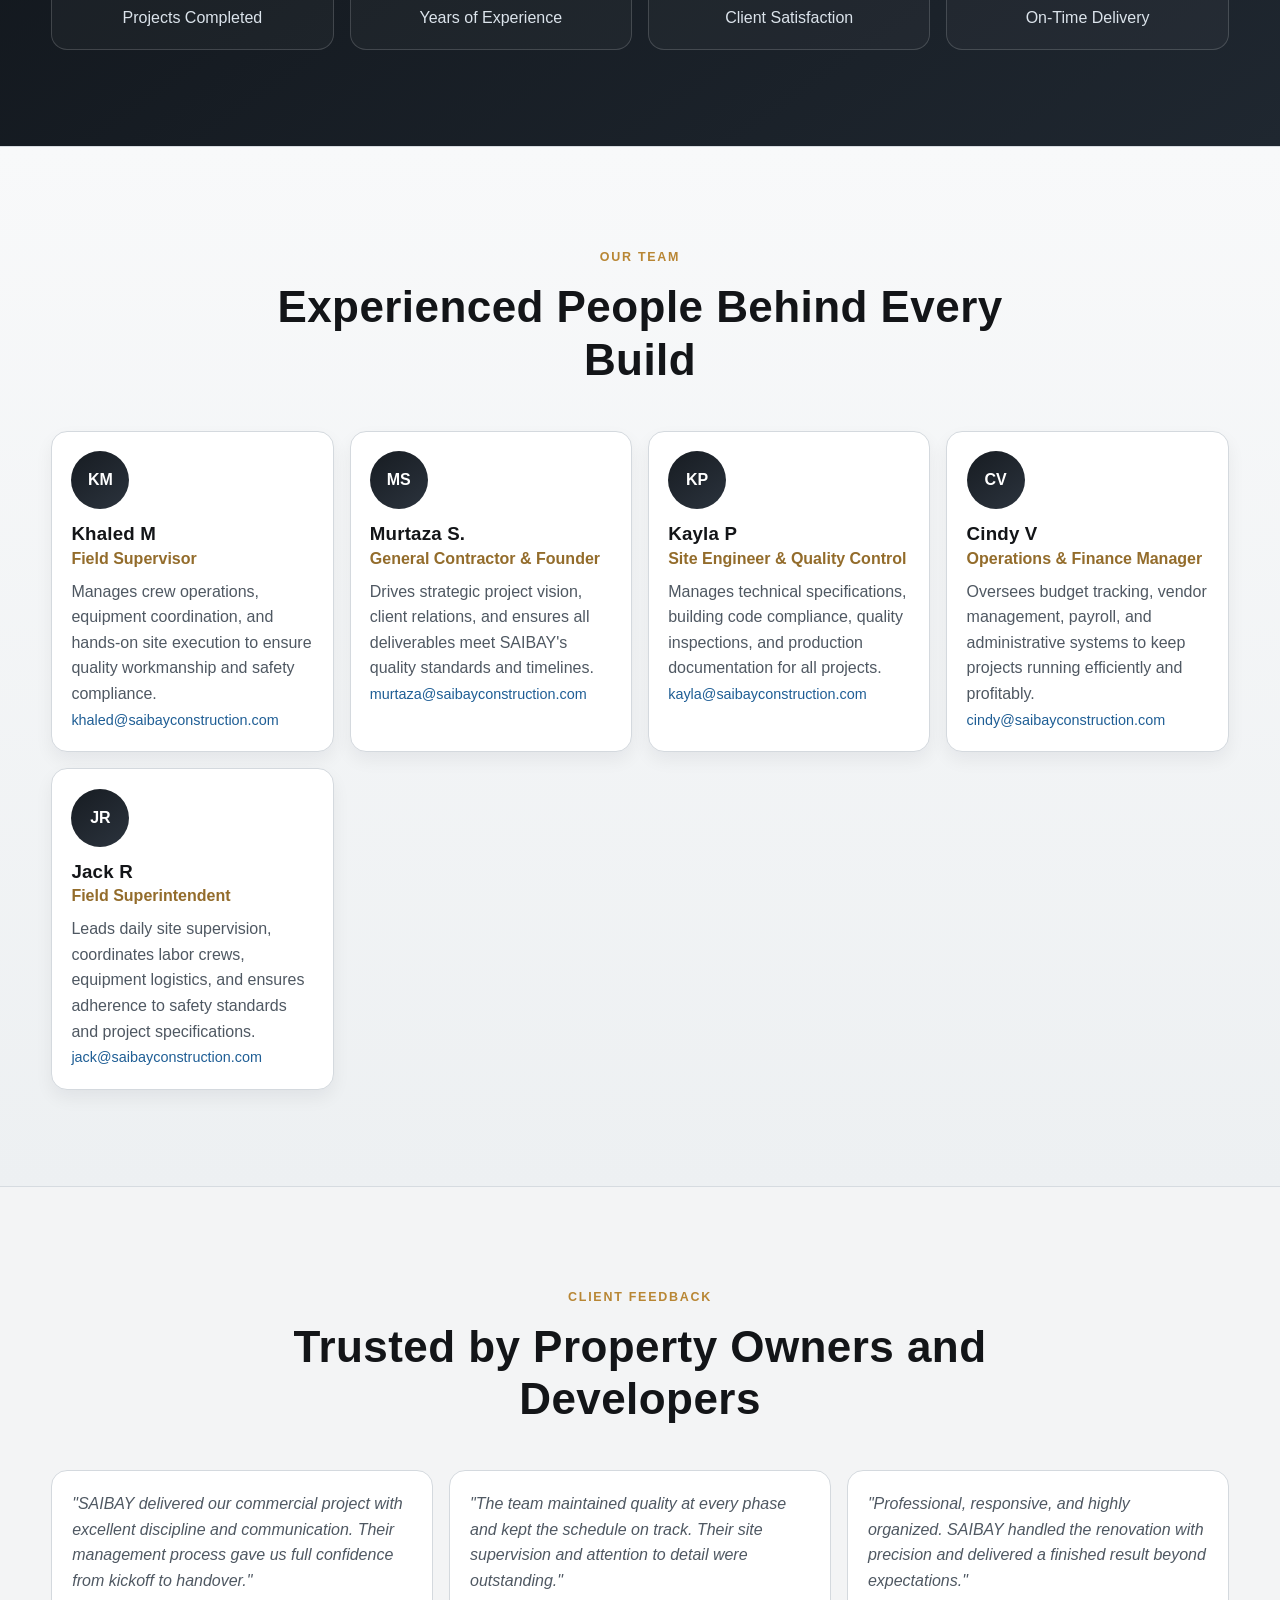
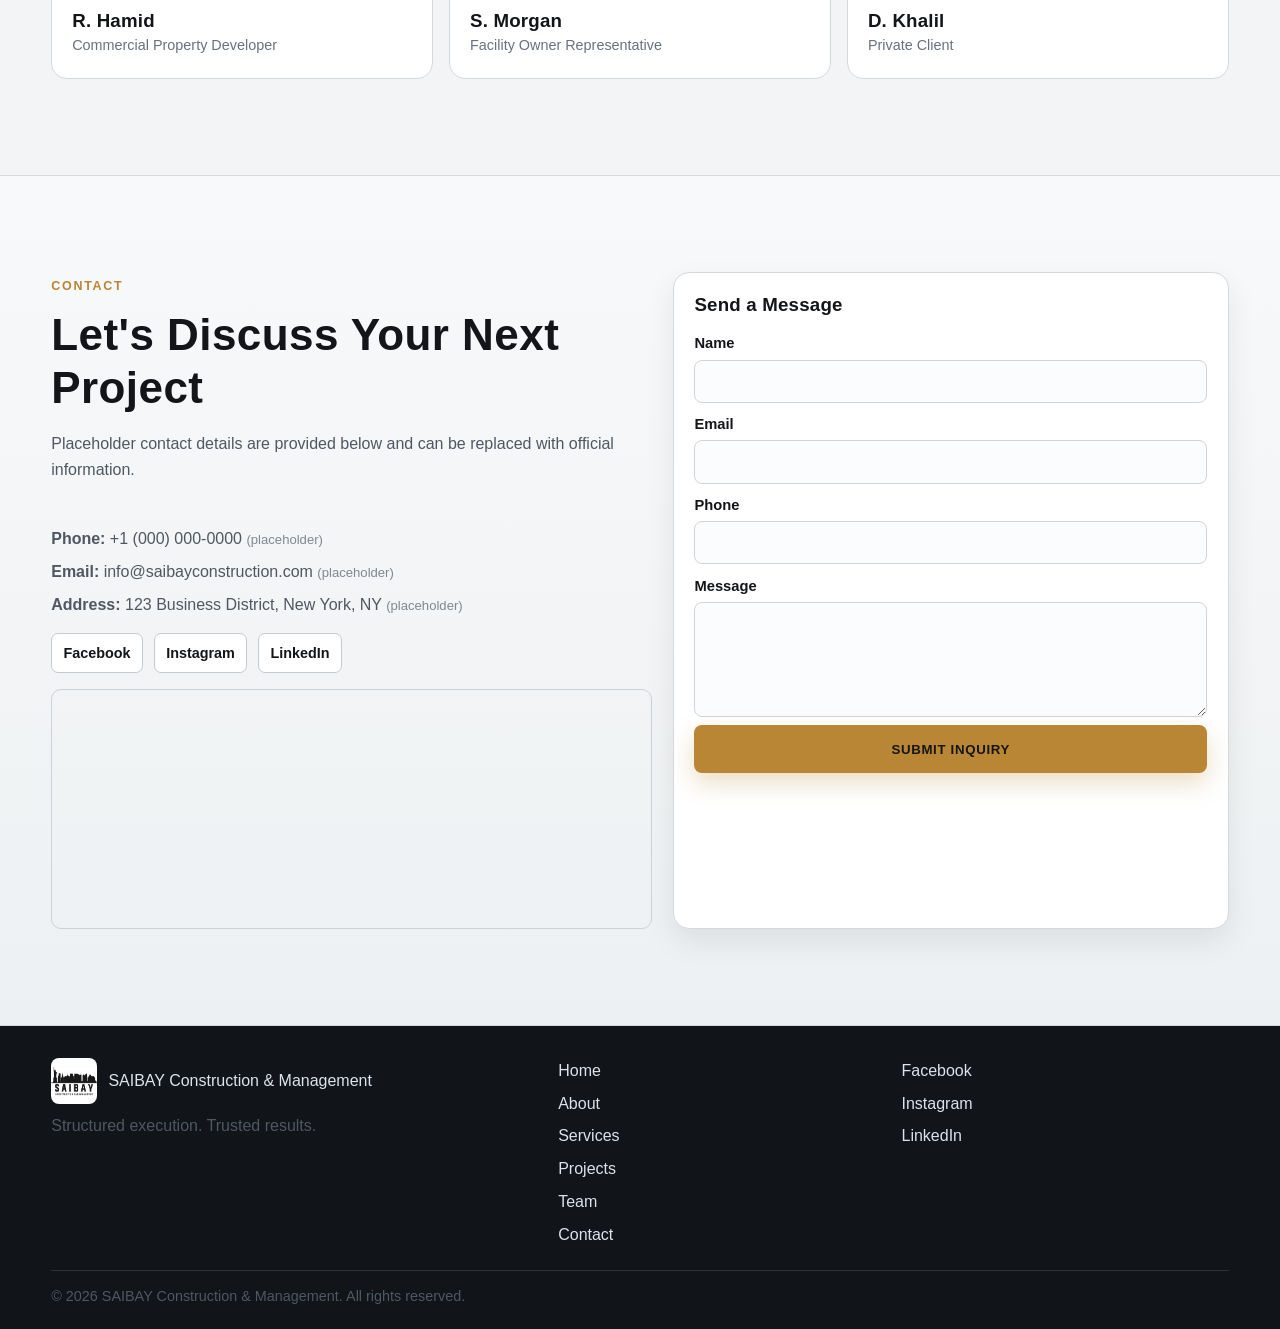
==== commit be8ef32b: "mobile responsive" ====
--- a/index.html
+++ b/index.html
@@ -106,39 +106,39 @@
         <div class="container">
           <div class="section-heading">
             <p class="eyebrow">Core Services</p>
-            <h2>Construction and Management Expertise</h2>
+            <h2>Professional Construction Services & Expertise</h2>
           </div>
 
           <div class="services-grid">
             <article class="service-card">
               <div class="service-icon" aria-hidden="true">GC</div>
               <h3>General Construction</h3>
-              <p>End-to-end construction delivery for new builds with rigorous quality and safety oversight.</p>
+              <p>Full-service construction delivery including site prep, foundations, framing, and final build-out with rigorous QA/QC oversight.</p>
             </article>
             <article class="service-card">
               <div class="service-icon" aria-hidden="true">CM</div>
               <h3>Construction Management</h3>
-              <p>Integrated planning, cost control, scheduling, and stakeholder coordination for smooth delivery.</p>
+              <p>Owner's representative services including bid management, contractor coordination, budget control, and Schedule compliance monitoring.</p>
             </article>
             <article class="service-card">
               <div class="service-icon" aria-hidden="true">RR</div>
               <h3>Renovation & Remodeling</h3>
-              <p>Modernization and upgrade projects that improve function, aesthetics, and long-term property value.</p>
+              <p>Structural upgrades, system replacements, interior/exterior remodeling with minimal disruption to existing operations.</p>
             </article>
             <article class="service-card">
               <div class="service-icon" aria-hidden="true">RP</div>
               <h3>Residential Projects</h3>
-              <p>Custom homes and multi-unit developments delivered with homeowner-focused quality standards.</p>
+              <p>Single-family homes, multi-unit developments, and residential complexes built to code with premium craftsmanship.</p>
             </article>
             <article class="service-card">
               <div class="service-icon" aria-hidden="true">CP</div>
               <h3>Commercial Projects</h3>
-              <p>Office, retail, and mixed-use construction solutions designed for operational efficiency and growth.</p>
+              <p>Office buildings, retail facilities, warehouses, and mixed-use developments built to commercial specifications and timelines.</p>
             </article>
             <article class="service-card">
               <div class="service-icon" aria-hidden="true">SS</div>
               <h3>Site Supervision</h3>
-              <p>Daily field supervision to maintain compliance, workmanship quality, and schedule accountability.</p>
+              <p>Full-time on-site presence ensuring OSHA compliance, safety protocols, material quality, and daily progress documentation.</p>
             </article>
           </div>
         </div>
@@ -221,35 +221,43 @@
 
           <div class="team-grid">
             <article class="team-card">
-              <div class="avatar" aria-hidden="true">PM</div>
-              <h3>Ahmed Rahman</h3>
-              <p class="role">Project Manager</p>
-              <p>Leads project planning, sequencing, and stakeholder communication to ensure controlled delivery.</p>
-              <a href="mailto:project.manager@example.com">project.manager@example.com</a>
+              <div class="avatar" aria-hidden="true">KM</div>
+              <h3>Khaled M</h3>
+              <p class="role">Field Supervisor</p>
+              <p>Manages crew operations, equipment coordination, and hands-on site execution to ensure quality workmanship and safety compliance.</p>
+              <a href="mailto:khaled@saibayconstruction.com">khaled@saibayconstruction.com</a>
             </article>
 
             <article class="team-card">
-              <div class="avatar" aria-hidden="true">CS</div>
-              <h3>Lina Farouk</h3>
-              <p class="role">Construction Supervisor</p>
-              <p>Oversees field operations, safety procedures, and daily quality checks across active sites.</p>
-              <a href="mailto:construction.supervisor@example.com">construction.supervisor@example.com</a>
+              <div class="avatar" aria-hidden="true">MS</div>
+              <h3>Murtaza S.</h3>
+              <p class="role">General Contractor & Founder</p>
+              <p>Drives strategic project vision, client relations, and ensures all deliverables meet SAIBAY's quality standards and timelines.</p>
+              <a href="mailto:murtaza@saibayconstruction.com">murtaza@saibayconstruction.com</a>
             </article>
 
             <article class="team-card">
-              <div class="avatar" aria-hidden="true">SE</div>
-              <h3>Omar Nasser</h3>
-              <p class="role">Site Engineer</p>
-              <p>Coordinates technical execution, drawings compliance, and on-site engineering decisions.</p>
-              <a href="mailto:site.engineer@example.com">site.engineer@example.com</a>
+              <div class="avatar" aria-hidden="true">KP</div>
+              <h3>Kayla P</h3>
+              <p class="role">Site Engineer & Quality Control</p>
+              <p>Manages technical specifications, building code compliance, quality inspections, and production documentation for all projects.</p>
+              <a href="mailto:kayla@saibayconstruction.com">kayla@saibayconstruction.com</a>
             </article>
 
             <article class="team-card">
-              <div class="avatar" aria-hidden="true">OC</div>
-              <h3>Maya Karim</h3>
-              <p class="role">Operations Coordinator</p>
-              <p>Manages procurement tracking, resource scheduling, and reporting to support on-time delivery.</p>
-              <a href="mailto:operations.coordinator@example.com">operations.coordinator@example.com</a>
+              <div class="avatar" aria-hidden="true">CV</div>
+              <h3>Cindy V</h3>
+              <p class="role">Operations & Finance Manager</p>
+              <p>Oversees budget tracking, vendor management, payroll, and administrative systems to keep projects running efficiently and profitably.</p>
+              <a href="mailto:cindy@saibayconstruction.com">cindy@saibayconstruction.com</a>
+            </article>
+
+            <article class="team-card">
+              <div class="avatar" aria-hidden="true">JR</div>
+              <h3>Jack R</h3>
+              <p class="role">Field Superintendent</p>
+              <p>Leads daily site supervision, coordinates labor crews, equipment logistics, and ensures adherence to safety standards and project specifications.</p>
+              <a href="mailto:jack@saibayconstruction.com">jack@saibayconstruction.com</a>
             </article>
           </div>
         </div>
--- a/style.css
+++ b/style.css
@@ -728,15 +728,41 @@
   object-fit: cover;
 }
 
-/* Motion */
-@keyframes riseUp {
-  from {
-    opacity: 0;
-    transform: translateY(18px);
-  }
-  to {
-    opacity: 1;
-    transform: translateY(0);
+/* Touch device optimizations */
+@media (hover: none) and (pointer: coarse) {
+  .btn,
+  .project-card,
+  .service-card,
+  .team-card,
+  .testimonial-card {
+    min-height: 44px;
+  }
+
+  .btn:active {
+    transform: translateY(0px);
+    opacity: 0.9;
+  }
+
+  .project-card:active {
+    transform: translateY(-2px);
+  }
+
+  .modal-nav {
+    min-width: 48px;
+    min-height: 48px;
+  }
+
+  .modal-thumbs button {
+    min-width: 60px;
+    min-height: 50px;
+  }
+}
+
+/* Prevent zoom on input focus for iOS */
+@media (max-width: 760px) {
+  .contact-form input,
+  .contact-form textarea {
+    font-size: 16px !important;
   }
 }
 
@@ -759,9 +785,14 @@
 
 @media (max-width: 760px) {
   .section {
-    padding: 4.75rem 0;
-  }
-
+    padding: 3.5rem 0;
+  }
+
+  .container {
+    width: min(95%, var(--container));
+  }
+
+  /* Header & Navigation Mobile */
   .brand-text {
     display: none;
   }
@@ -783,36 +814,334 @@
     opacity: 0;
     pointer-events: none;
     transition: opacity 0.2s ease, transform 0.2s ease;
+    max-height: 0;
+    overflow: hidden;
   }
 
   .main-nav.open {
     opacity: 1;
     transform: translateY(0);
     pointer-events: auto;
+    max-height: 400px;
   }
 
   .main-nav a {
-    padding: 0.95rem 1rem;
+    padding: 1rem;
     border-top: 1px solid #dde3e8;
-  }
-
+    font-size: 0.95rem;
+  }
+
+  /* Hero Mobile */
   .hero {
-    min-height: 78vh;
-  }
-
+    min-height: 70vh;
+  }
+
+  .hero-content {
+    padding: 2rem 0;
+  }
+
+  .hero h1 {
+    font-size: clamp(1.5rem, 4vw, 2.5rem);
+    margin-bottom: 1rem;
+  }
+
+  .hero-lead {
+    font-size: clamp(0.9rem, 1.8vw, 1rem);
+    margin-bottom: 1.5rem;
+  }
+
+  .hero-actions {
+    flex-direction: column;
+    gap: 0.75rem;
+  }
+
+  .btn {
+    width: 100%;
+    min-height: 44px;
+  }
+
+  /* Grids Mobile */
   .projects-grid,
   .team-grid,
   .services-grid,
   .testimonials-grid {
     grid-template-columns: 1fr;
+    gap: 0.75rem;
+  }
+
+  .about-highlights {
+    grid-template-columns: 1fr;
+  }
+
+  /* Cards Mobile */
+  .highlight-card,
+  .service-card,
+  .project-card,
+  .team-card,
+  .testimonial-card {
+    padding: 1rem;
+  }
+
+  .project-card img {
+    height: 180px;
+  }
+
+  /* Stats Mobile */
+  .stats-grid {
+    grid-template-columns: 1fr;
+    gap: 0.75rem;
+  }
+
+  .stats-grid article {
+    padding: 1rem;
+  }
+
+  .stats-grid h3 {
+    font-size: clamp(1.2rem, 2.5vw, 1.8rem);
+  }
+
+  /* Contact Form Mobile */
+  .contact-wrap {
+    grid-template-columns: 1fr;
+    gap: 1rem;
+  }
+
+  .contact-form {
+    padding: 1rem;
+  }
+
+  .contact-form input,
+  .contact-form textarea {
+    padding: 0.65rem;
+    font-size: 16px;
+  }
+
+  .contact-form label {
+    margin: 0.5rem 0 0.2rem;
+  }
+
+  /* Footer Mobile */
+  .footer-wrap {
+    grid-template-columns: 1fr;
+    gap: 0.75rem;
+  }
+
+  .footer-brand {
+    margin-bottom: 0.5rem;
+  }
+
+  .footer-links,
+  .footer-social {
+    gap: 0.25rem;
+  }
+
+  .site-footer a {
+    font-size: 0.9rem;
+  }
+
+  /* Modal Mobile */
+  .modal-panel {
+    width: min(98%, 100%);
+    max-height: 85vh;
+    padding: 0.75rem;
+    margin: 2vh auto;
+  }
+
+  .modal-close {
+    width: 32px;
+    height: 32px;
+    font-size: 0.75rem;
+    top: 0.75rem;
+    right: 0.75rem;
   }
 
   .modal-main {
-    grid-template-columns: 36px 1fr 36px;
+    grid-template-columns: 32px 1fr 32px;
+    gap: 0.35rem;
+    margin-top: 0.5rem;
+  }
+
+  .modal-nav {
+    height: 40px;
+    font-size: 1rem;
+    border-radius: 8px;
+  }
+
+  .modal-thumbs {
+    margin-top: 0.5rem;
+    gap: 0.3rem;
+  }
+
+  .modal-thumbs button {
+    border-radius: 6px;
   }
 
   .modal-thumbs img {
-    width: 72px;
-    height: 56px;
-  }
-}
+    width: 60px;
+    height: 50px;
+  }
+
+  /* Section Heading Mobile */
+  .section-heading {
+    margin-bottom: 2rem;
+  }
+
+  .eyebrow {
+    font-size: 0.72rem;
+    margin-bottom: 0.6rem;
+  }
+
+  /* Social Links Mobile */
+  .social-links {
+    margin: 0.75rem 0;
+    gap: 0.5rem;
+  }
+
+  .social-links a {
+    padding: 0.4rem 0.6rem;
+    font-size: 0.85rem;
+  }
+
+  /* Map Mobile */
+  .map-frame {
+    height: 200px;
+    margin-bottom: 1.5rem;
+  }
+}
+
+@media (max-width: 480px) {
+  .section {
+    padding: 2.5rem 0;
+  }
+
+  .container {
+    width: min(98%, var(--container));
+  }
+
+  .nav-wrap {
+    min-height: 70px;
+    gap: 0.5rem;
+  }
+
+  .brand-logo {
+    width: 48px;
+    height: 48px;
+  }
+
+  /* Navigation Buttons Mobile */
+  .menu-toggle {
+    width: 44px;
+    height: 40px;
+  }
+
+  .menu-toggle span {
+    width: 20px;
+    height: 2px;
+    margin: 4px auto;
+  }
+
+  /* Hero Extra Small */
+  .hero {
+    min-height: 65vh;
+  }
+
+  .hero-content {
+    padding: 1.5rem 0;
+  }
+
+  .hero h1 {
+    font-size: 1.4rem;
+    margin-bottom: 0.75rem;
+  }
+
+  .hero-lead {
+    font-size: 0.9rem;
+    margin-bottom: 1rem;
+  }
+
+  .eyebrow {
+    font-size: 0.68rem;
+    letter-spacing: 0.12em;
+  }
+
+  h2 {
+    font-size: clamp(1.4rem, 3vw, 1.9rem);
+  }
+
+  /* Cards Extra Small */
+  .highlight-card,
+  .service-card,
+  .project-card,
+  .team-card,
+  .testimonial-card {
+    padding: 0.85rem;
+  }
+
+  .service-icon {
+    width: 40px;
+    height: 40px;
+    font-size: 0.8rem;
+  }
+
+  .avatar {
+    width: 48px;
+    height: 48px;
+    font-size: 0.75rem;
+  }
+
+  .project-card img {
+    height: 150px;
+  }
+
+  /* Form Extra Small */
+  .contact-form {
+    padding: 0.85rem;
+  }
+
+  .contact-form input,
+  .contact-form textarea {
+    padding: 0.6rem;
+    font-size: 16px;
+    border-radius: 6px;
+  }
+
+  .contact-form label {
+    font-size: 0.88rem;
+    margin: 0.45rem 0 0.15rem;
+  }
+
+  .form-message {
+    font-size: 0.88rem;
+  }
+
+  /* Modal Extra Small */
+  .modal-main img {
+    max-height: 45vh;
+  }
+
+  .modal-thumbs img {
+    width: 50px;
+    height: 42px;
+  }
+
+  /* Footer Extra Small */
+  .footer-brand {
+    gap: 0.5rem;
+  }
+
+  .footer-brand img {
+    width: 40px;
+    height: 40px;
+  }
+
+  .footer-brand span {
+    font-size: 0.9rem;
+  }
+
+  /* Button Mobile */
+  .btn {
+    padding: 0.65rem 1rem;
+    font-size: 0.8rem;
+    min-height: 40px;
+  }
+}
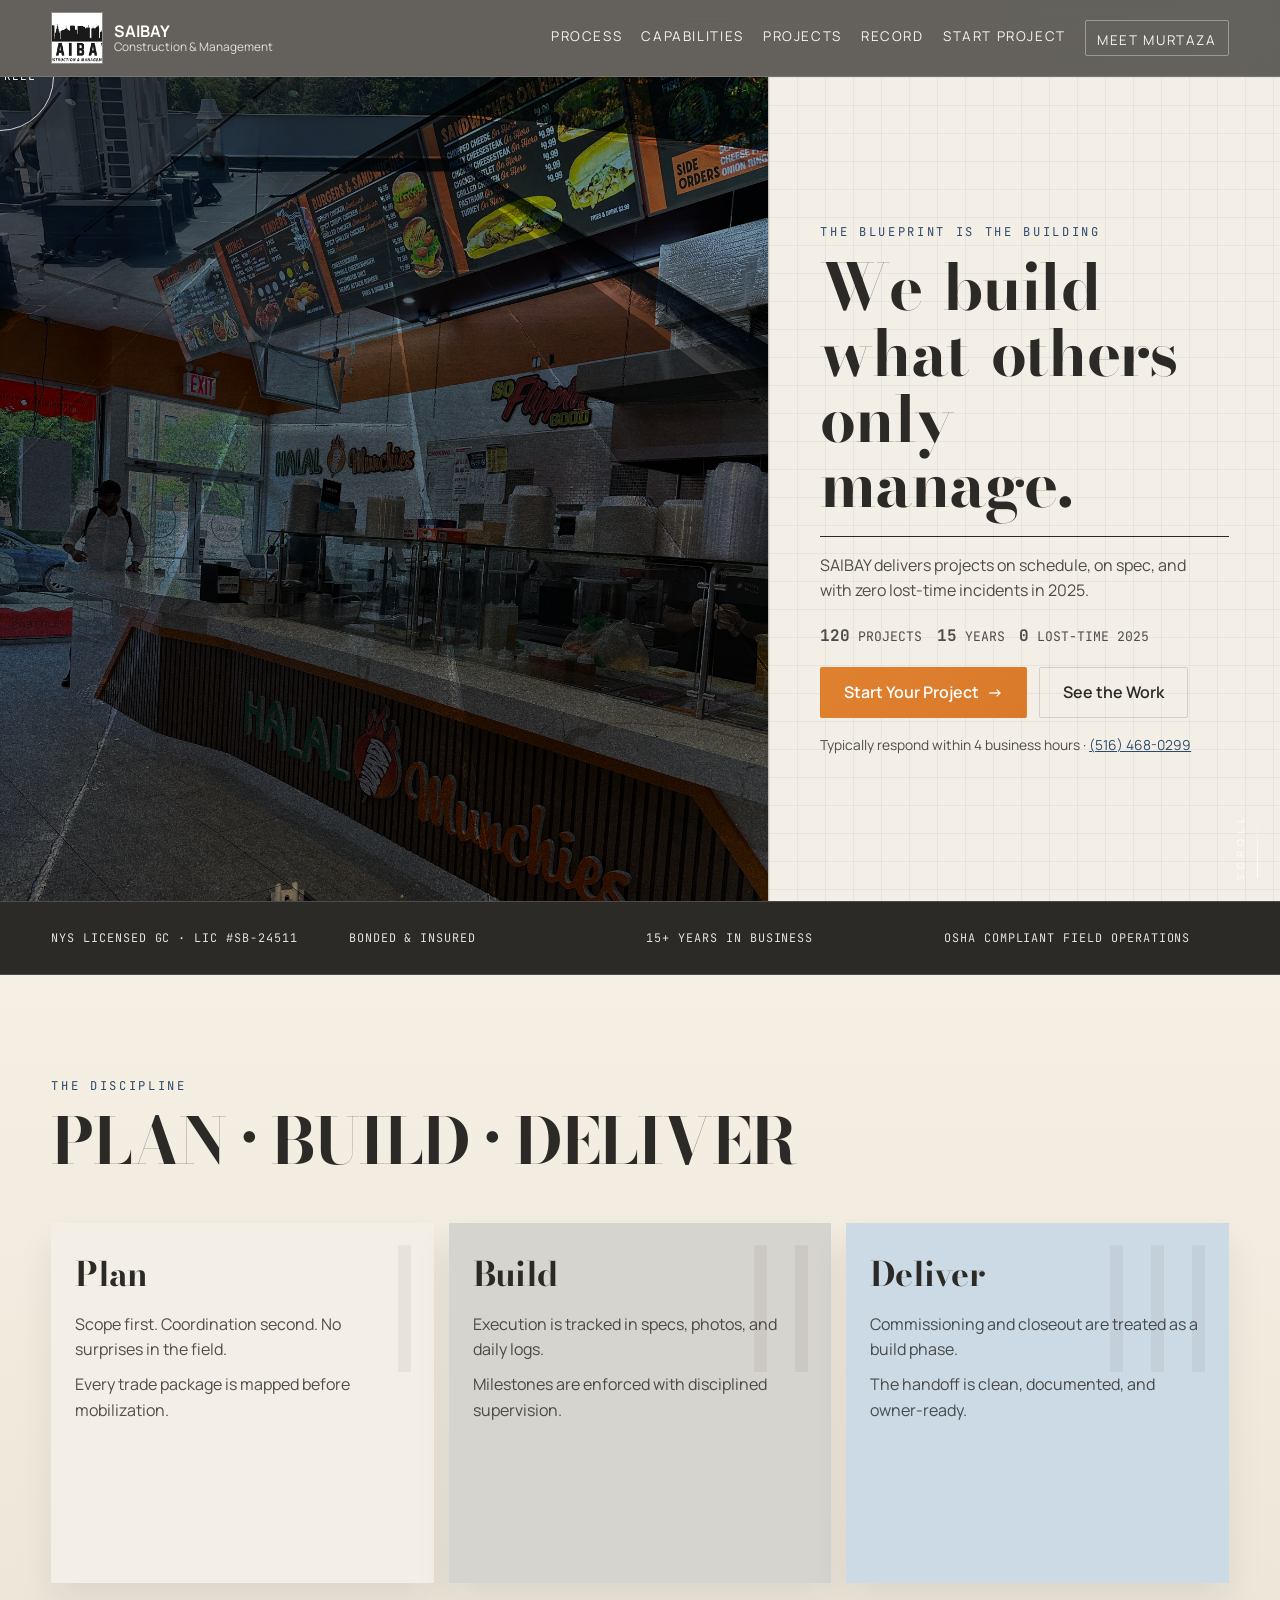
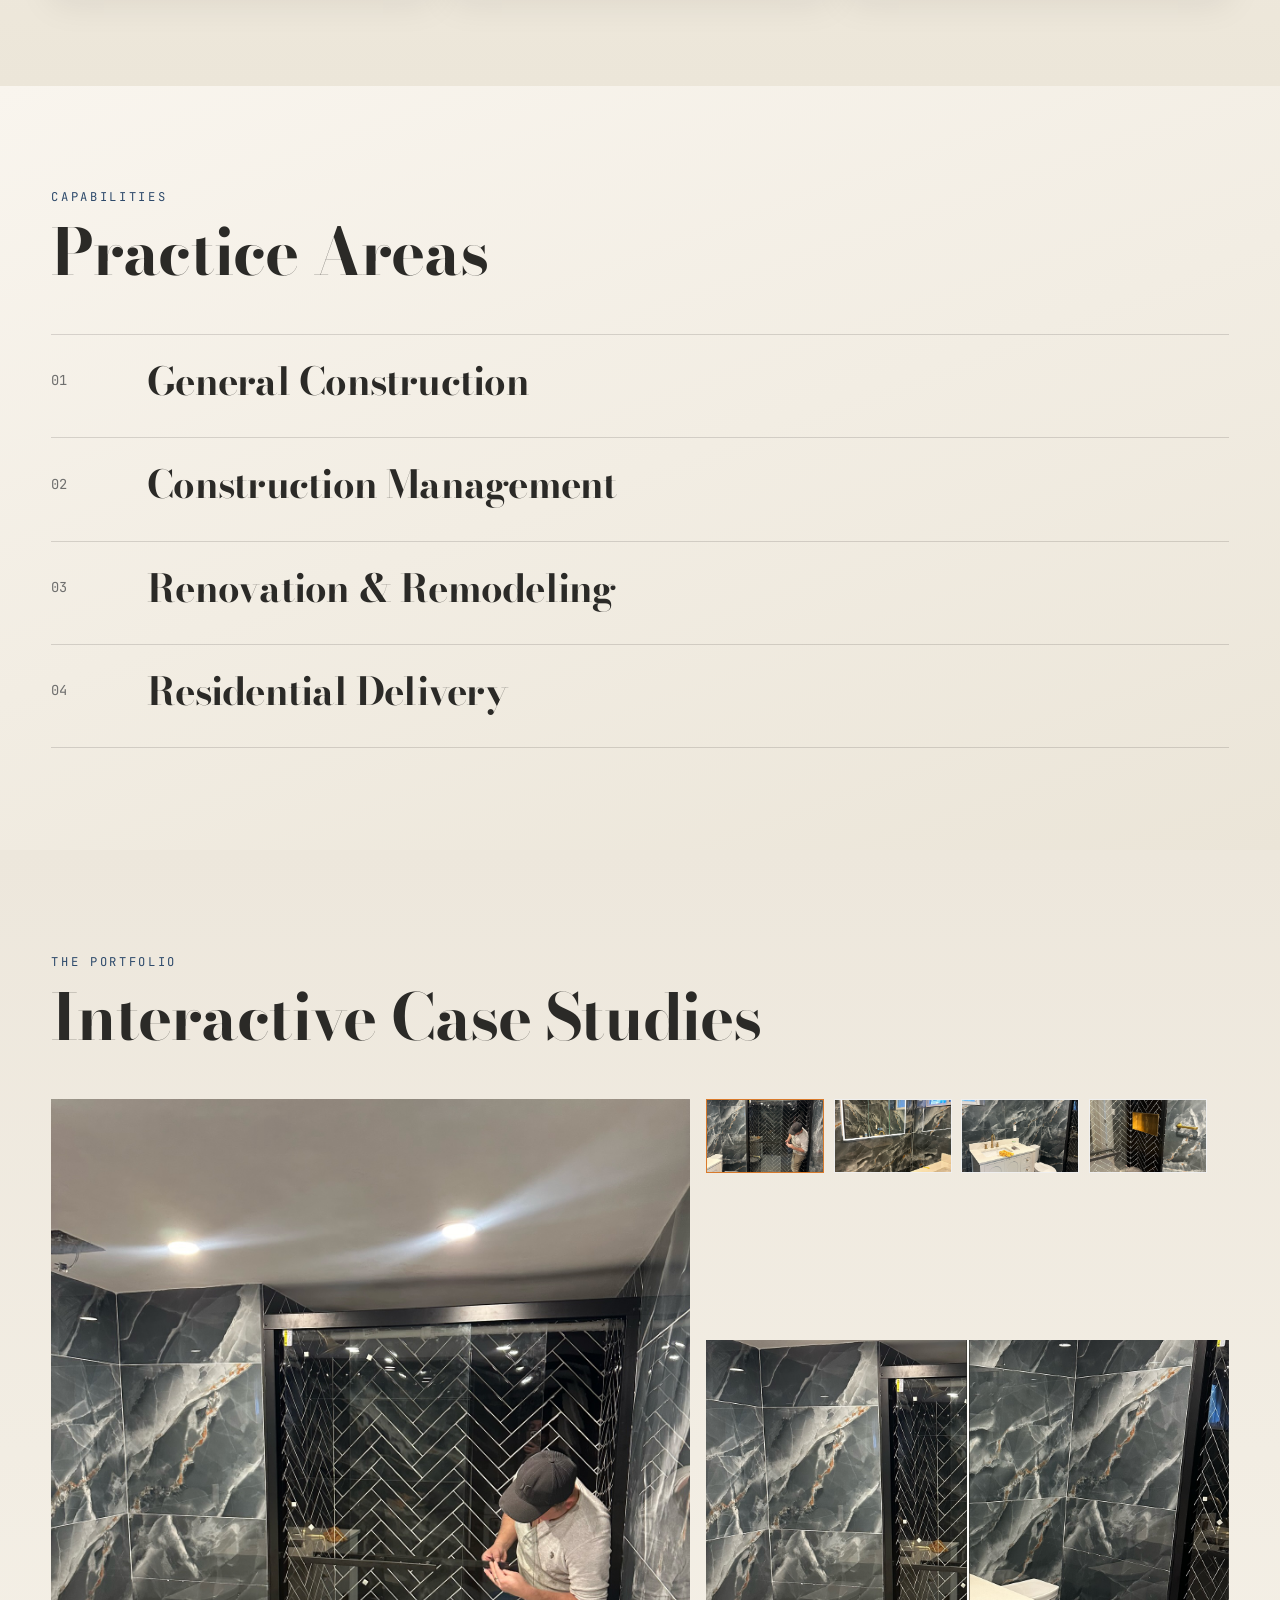
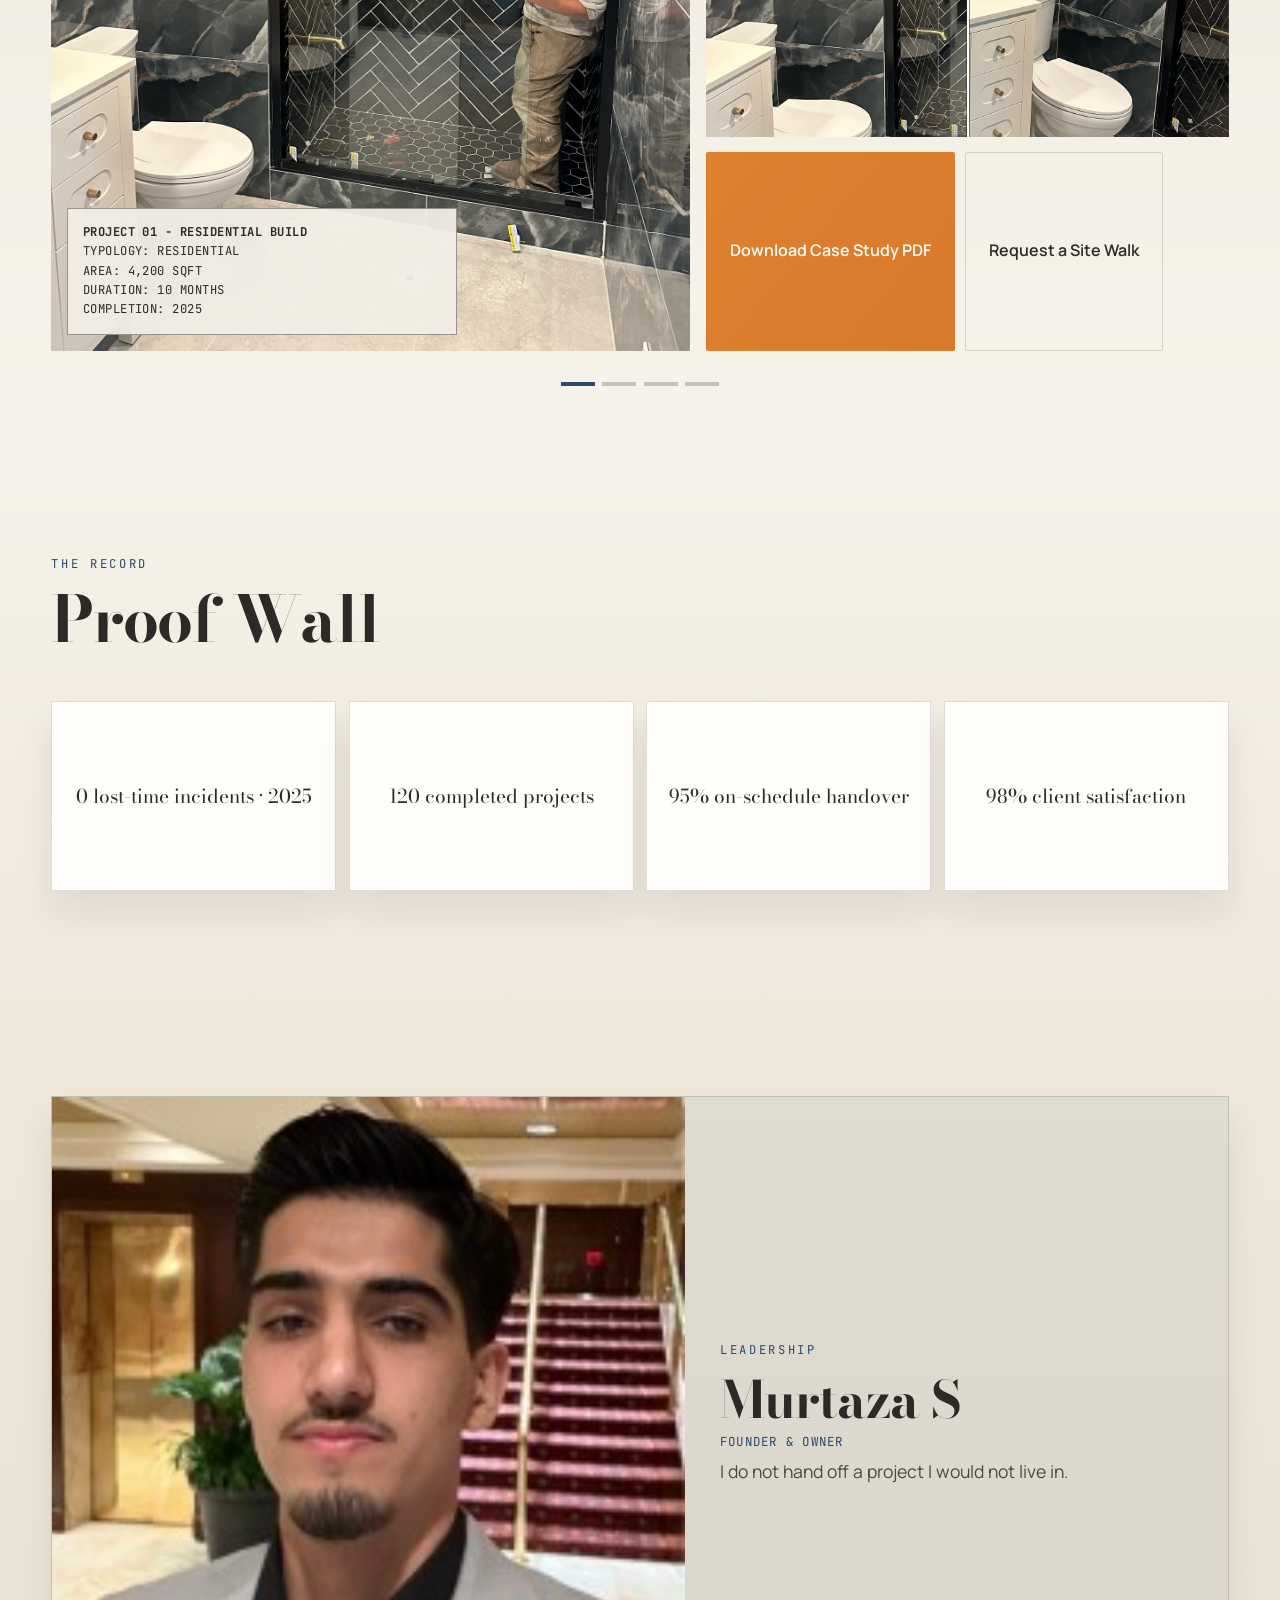
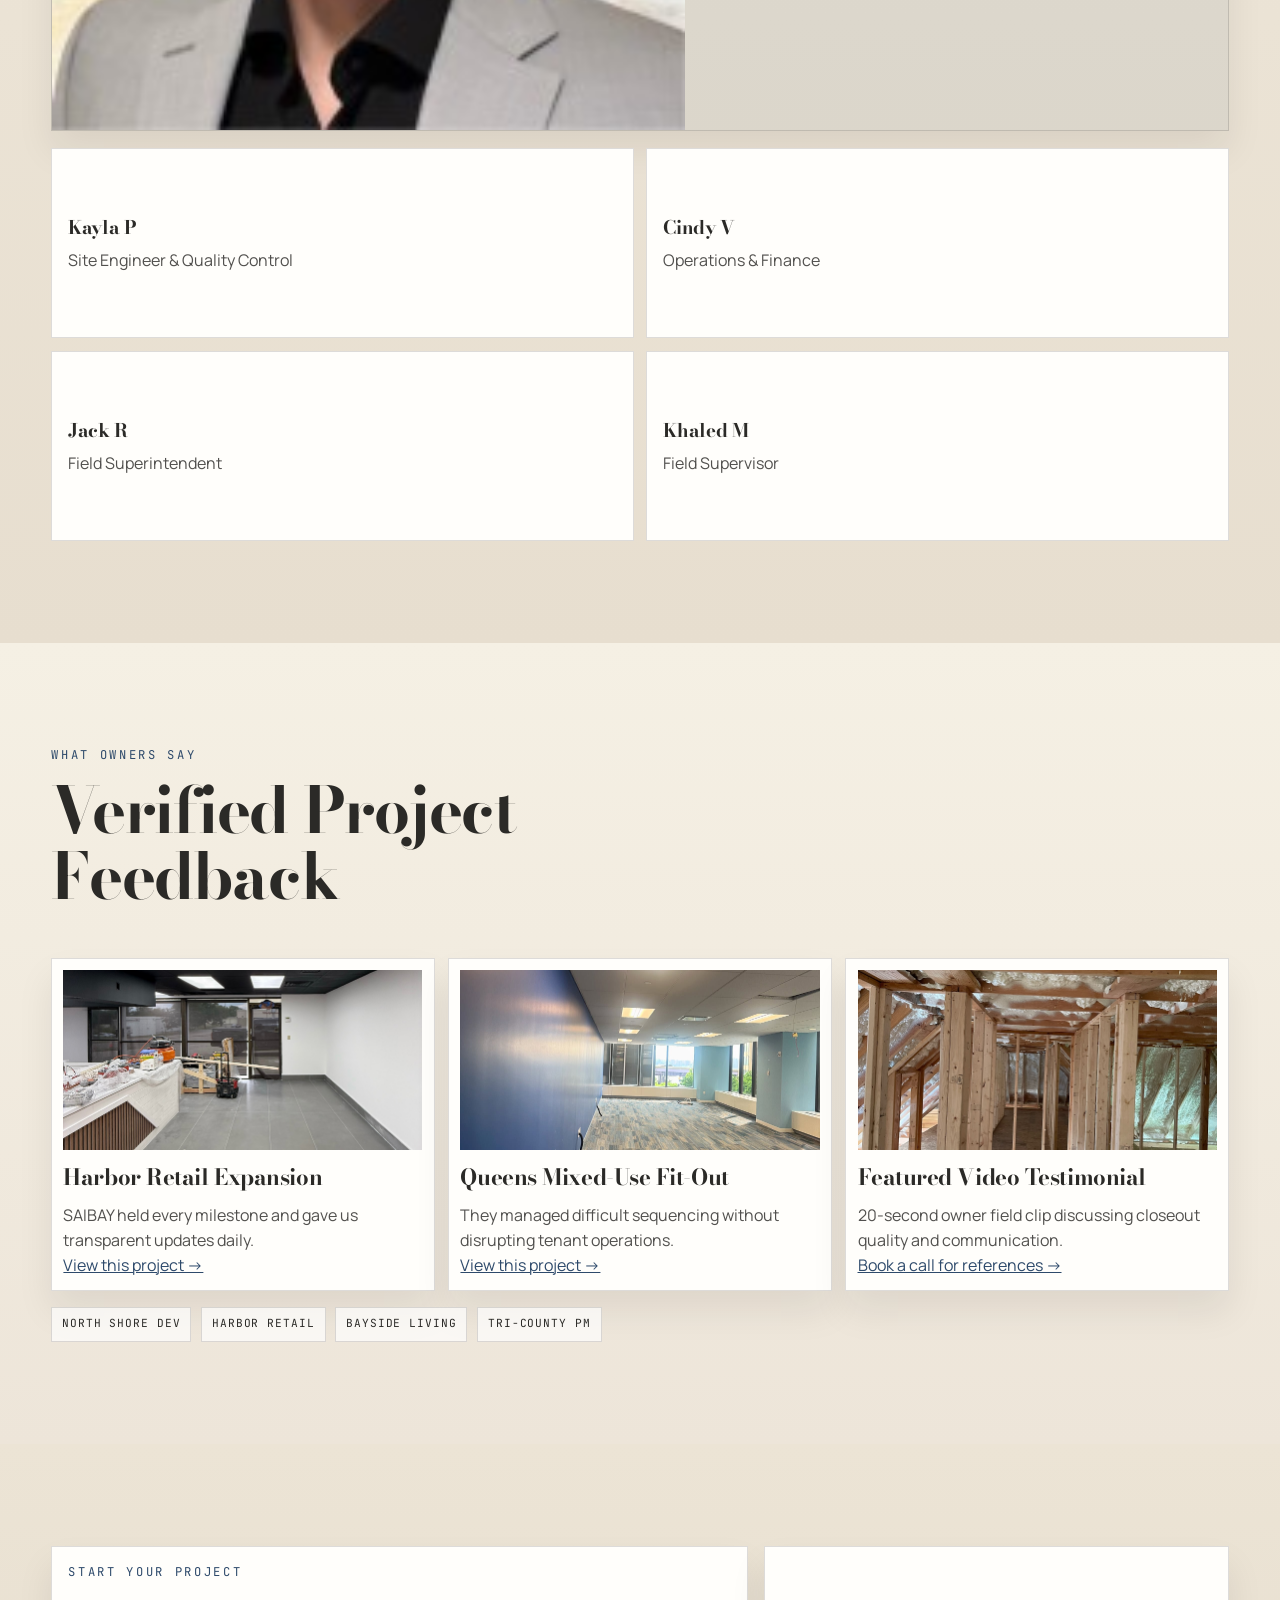
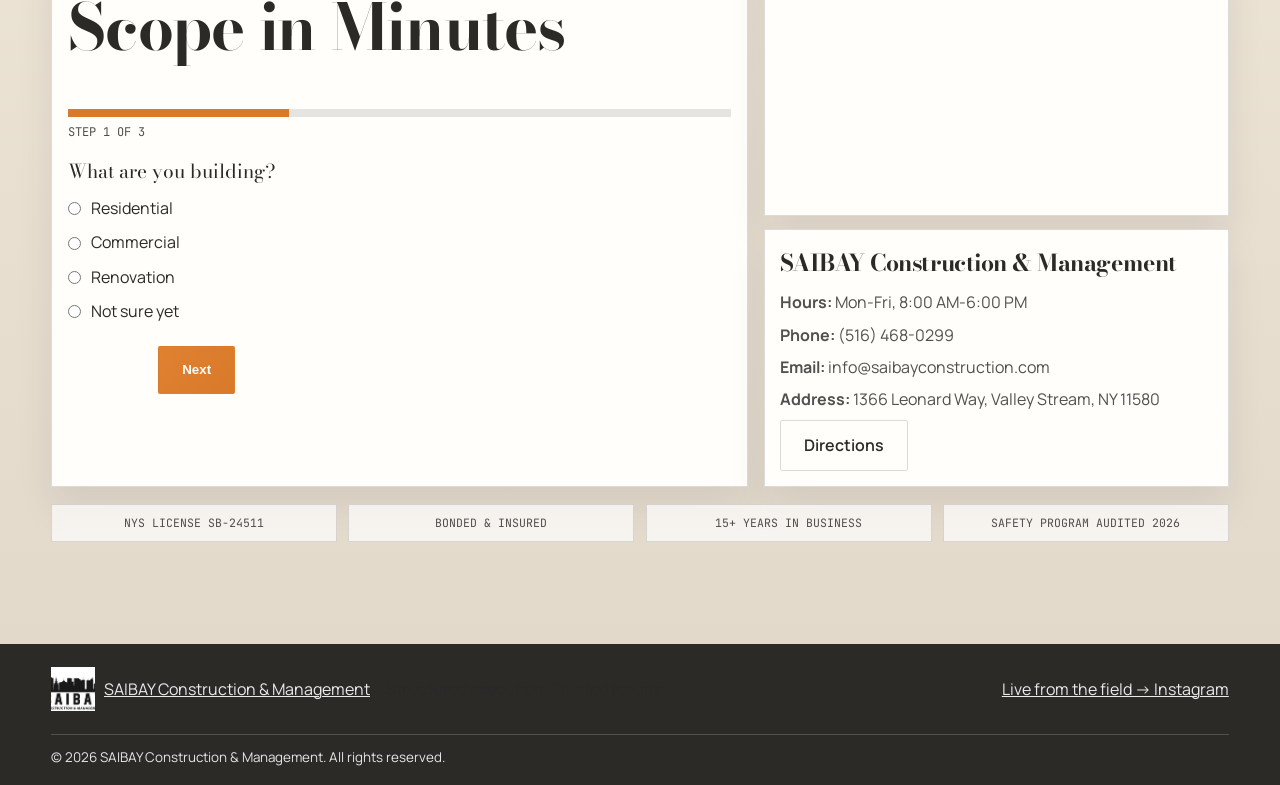
==== commit c5d83641: "Complete site revamp Completely changed the Saibay con. website, made it less plain more modern and " ====
--- a/index.html
+++ b/index.html
@@ -5,21 +5,23 @@
     <meta name="viewport" content="width=device-width, initial-scale=1.0" />
     <meta
       name="description"
-      content="SAIBAY Construction & Management delivers premium construction, renovation, and project management services with precision, quality, and reliability."
+      content="SAIBAY Construction & Management builds disciplined, specification-first projects across residential and commercial construction."
     />
     <title>SAIBAY Construction & Management</title>
+    <link rel="icon" type="image/jpeg" href="pictures/SaibayLogo.jpg" />
+    <link rel="preconnect" href="https://fonts.googleapis.com" />
+    <link rel="preconnect" href="https://fonts.gstatic.com" crossorigin />
+    <link
+      href="https://fonts.googleapis.com/css2?family=Bodoni+Moda:opsz,wght@6..96,600;6..96,700&family=Manrope:wght@400;500;600;700&family=JetBrains+Mono:wght@500&display=swap"
+      rel="stylesheet"
+    />
     <link rel="stylesheet" href="style.css" />
   </head>
   <body>
-    <!-- Header / Navigation -->
     <header class="site-header" id="home">
-      <div class="container nav-wrap">
-        <a class="brand" href="#home" aria-label="SAIBAY Construction & Management Home">
-          <img
-            src="pictures/SaibayLogo.jpg"
-            alt="SAIBAY Construction & Management logo"
-            class="brand-logo"
-          />
+      <div class="shell nav-wrap">
+        <a class="brand" href="#home" aria-label="SAIBAY home">
+          <img src="pictures/SaibayLogo.jpg" alt="SAIBAY logo" class="brand-logo" />
           <span class="brand-text">
             <strong>SAIBAY</strong>
             <small>Construction & Management</small>
@@ -33,369 +35,387 @@
         </button>
 
         <nav class="main-nav" id="mainNav">
-          <a href="#home">Home</a>
-          <a href="#about">About</a>
-          <a href="#services">Services</a>
+          <a href="#about">Process</a>
+          <a href="#services">Capabilities</a>
           <a href="#projects">Projects</a>
-          <a href="#team">Team</a>
-          <a href="#contact">Contact</a>
+          <a href="#record">Record</a>
+          <a href="#contact">Start Project</a>
+          <a href="#team" class="meet-link">Meet Murtaza</a>
         </nav>
       </div>
     </header>
 
     <main>
-      <!-- Hero Section -->
-      <section class="hero" aria-label="Hero section">
-        <div class="hero-overlay"></div>
-        <div class="container hero-content">
-          <p class="eyebrow">Premium Construction Partner</p>
-          <h1>Building with Precision. Managing with Excellence.</h1>
-          <p class="hero-lead">
-            SAIBAY Construction & Management delivers dependable construction and professional project
-            leadership across residential and commercial work, combining disciplined planning with
-            high-quality execution from day one to final handover.
+      <section class="hero" aria-label="Hero">
+        <div class="hero-media" id="heroMedia" role="button" tabindex="0" aria-label="Open SAIBAY reel">
+          <div class="hero-grid-overlay"></div>
+          <div class="play-cursor" id="playCursor">PLAY REEL</div>
+        </div>
+
+        <div class="hero-panel">
+          <p class="eyebrow">The Blueprint Is the Building</p>
+          <h1 class="hero-title" id="heroTitle">
+            <span style="--word-delay: 0ms">We</span>
+            <span style="--word-delay: 40ms">build</span>
+            <span style="--word-delay: 80ms">what</span>
+            <span style="--word-delay: 120ms">others</span>
+            <span style="--word-delay: 160ms">only</span>
+            <span style="--word-delay: 200ms">manage.</span>
+          </h1>
+          <div class="draft-line" aria-hidden="true"></div>
+          <p class="hero-sub">
+            SAIBAY delivers projects on schedule, on spec, and with zero lost-time incidents in 2025.
           </p>
+
+          <div class="hero-metrics">
+            <p><strong data-count="120">0</strong> projects</p>
+            <p><strong data-count="15">0</strong> years</p>
+            <p><strong data-count="0">0</strong> lost-time 2025</p>
+          </div>
+
           <div class="hero-actions">
-            <a href="#projects" class="btn btn-primary">View Projects</a>
-            <a href="#contact" class="btn btn-secondary">Contact Us</a>
-          </div>
-        </div>
-      </section>
-
-      <!-- About Section -->
-      <section class="section" id="about">
-        <div class="container">
+            <a href="#contact" class="btn btn-primary">Start Your Project <span class="arrow">→</span></a>
+            <a href="#projects" class="btn btn-secondary">See the Work</a>
+          </div>
+
+          <p class="trust-line">Typically respond within 4 business hours · <a href="tel:+15164680299">(516) 468-0299</a></p>
+        </div>
+
+        <a class="scroll-cue" href="#proof" aria-label="Scroll to proof bar">
+          <span>SCROLL</span>
+          <i aria-hidden="true"></i>
+        </a>
+      </section>
+
+      <section class="proof-bar" id="proof" aria-label="Credentials and trust badges">
+        <div class="shell proof-grid">
+          <p>NYS Licensed GC · LIC #SB-24511</p>
+          <p>Bonded & Insured</p>
+          <p>15+ Years in Business</p>
+          <p>OSHA Compliant Field Operations</p>
+        </div>
+      </section>
+
+      <section class="section process" id="about">
+        <div class="shell">
           <div class="section-heading">
-            <p class="eyebrow">About SAIBAY</p>
-            <h2>Built on Structure, Reliability, and Detail</h2>
-            <p>
-              We approach every project with a management-first mindset: clear scope, disciplined
-              coordination, and consistent quality control. Our team focuses on safe operations,
-              transparent communication, and results that hold long-term value.
-            </p>
-          </div>
-
-          <div class="about-highlights">
-            <article class="highlight-card">
-              <h3>Quality Craftsmanship</h3>
-              <p>
-                Precision execution and strict construction standards ensure durable, high-performing
-                outcomes on every job.
-              </p>
-            </article>
-            <article class="highlight-card">
-              <h3>Trusted Project Management</h3>
-              <p>
-                Strong planning, timeline control, and proactive coordination keep teams aligned and
-                projects moving efficiently.
-              </p>
-            </article>
-            <article class="highlight-card">
-              <h3>Timely Delivery</h3>
-              <p>
-                Through disciplined supervision and clear milestone tracking, we deliver dependable
-                completion timelines.
-              </p>
-            </article>
-          </div>
-        </div>
-      </section>
-
-      <!-- Services Section -->
-      <section class="section section-alt" id="services">
-        <div class="container">
+            <p class="eyebrow">The Discipline</p>
+            <h2>PLAN · BUILD · DELIVER</h2>
+          </div>
+
+          <div class="process-strip" id="processStrip">
+            <article class="phase phase-plan">
+              <span class="phase-num">I</span>
+              <h3>Plan</h3>
+              <p>Scope first. Coordination second. No surprises in the field.</p>
+              <p>Every trade package is mapped before mobilization.</p>
+            </article>
+            <article class="phase phase-build">
+              <span class="phase-num">II</span>
+              <h3>Build</h3>
+              <p>Execution is tracked in specs, photos, and daily logs.</p>
+              <p>Milestones are enforced with disciplined supervision.</p>
+            </article>
+            <article class="phase phase-deliver">
+              <span class="phase-num">III</span>
+              <h3>Deliver</h3>
+              <p>Commissioning and closeout are treated as a build phase.</p>
+              <p>The handoff is clean, documented, and owner-ready.</p>
+            </article>
+          </div>
+        </div>
+      </section>
+
+      <section class="section capabilities" id="services">
+        <div class="shell">
+          <div class="section-heading left-align">
+            <p class="eyebrow">Capabilities</p>
+            <h2>Practice Areas</h2>
+          </div>
+
+          <div class="service-list">
+            <article class="service-row">
+              <span class="service-index">01</span>
+              <h3>General Construction</h3>
+              <div class="service-expand">
+                <p>Ground-up and structural buildouts with end-to-end sequencing and QA control.</p>
+                <img src="pictures/project4/d2.jpg" alt="General construction sample project" />
+                <a href="#projects">View projects in this category →</a>
+              </div>
+            </article>
+            <article class="service-row">
+              <span class="service-index">02</span>
+              <h3>Construction Management</h3>
+              <div class="service-expand">
+                <p>Budget, schedule, and contractor alignment with owner reporting and risk tracking.</p>
+                <img src="pictures/project2/b3.jpg" alt="Construction management sample project" />
+                <a href="#projects">View projects in this category →</a>
+              </div>
+            </article>
+            <article class="service-row">
+              <span class="service-index">03</span>
+              <h3>Renovation & Remodeling</h3>
+              <div class="service-expand">
+                <p>Occupied-space renovations with clean logistics, phased trades, and protected operations.</p>
+                <img src="pictures/project3/c2.jpg" alt="Renovation sample project" />
+                <a href="#projects">View projects in this category →</a>
+              </div>
+            </article>
+            <article class="service-row">
+              <span class="service-index">04</span>
+              <h3>Residential Delivery</h3>
+              <div class="service-expand">
+                <p>Single-family and multi-unit work with code precision and premium finish quality.</p>
+                <img src="pictures/project1/a3.jpg" alt="Residential sample project" />
+                <a href="#projects">View projects in this category →</a>
+              </div>
+            </article>
+          </div>
+        </div>
+      </section>
+
+      <section class="section projects" id="projects">
+        <div class="shell">
+          <div class="section-heading left-align">
+            <p class="eyebrow">The Portfolio</p>
+            <h2>Interactive Case Studies</h2>
+          </div>
+
+          <article class="case-viewer" id="caseViewer">
+            <div class="case-media">
+              <img id="caseFeature" src="pictures/project1/a1.jpg" alt="Featured project image" />
+              <div class="case-overlay" id="caseOverlay"></div>
+            </div>
+
+            <div class="case-meta">
+              <div class="case-thumbs" id="caseThumbs"></div>
+              <div class="before-after" id="beforeAfter">
+                <img id="beforeImage" src="pictures/project1/a1.jpg" alt="Project before state" class="before" />
+                <img id="afterImage" src="pictures/project1/a3.jpg" alt="Project after state" class="after" />
+                <div class="slider-line" id="sliderLine"></div>
+                <input type="range" min="0" max="100" value="50" id="baRange" aria-label="Before and after slider" />
+              </div>
+              <div class="case-actions">
+                <a href="#contact" class="btn btn-primary">Download Case Study PDF</a>
+                <a href="#contact" class="btn btn-secondary">Request a Site Walk</a>
+              </div>
+            </div>
+
+            <div class="case-pagination" id="casePagination" aria-label="Project selector dots"></div>
+          </article>
+        </div>
+      </section>
+
+      <section class="section record" id="record">
+        <div class="shell">
           <div class="section-heading">
-            <p class="eyebrow">Core Services</p>
-            <h2>Professional Construction Services & Expertise</h2>
-          </div>
-
-          <div class="services-grid">
-            <article class="service-card">
-              <div class="service-icon" aria-hidden="true">GC</div>
-              <h3>General Construction</h3>
-              <p>Full-service construction delivery including site prep, foundations, framing, and final build-out with rigorous QA/QC oversight.</p>
-            </article>
-            <article class="service-card">
-              <div class="service-icon" aria-hidden="true">CM</div>
-              <h3>Construction Management</h3>
-              <p>Owner's representative services including bid management, contractor coordination, budget control, and Schedule compliance monitoring.</p>
-            </article>
-            <article class="service-card">
-              <div class="service-icon" aria-hidden="true">RR</div>
-              <h3>Renovation & Remodeling</h3>
-              <p>Structural upgrades, system replacements, interior/exterior remodeling with minimal disruption to existing operations.</p>
-            </article>
-            <article class="service-card">
-              <div class="service-icon" aria-hidden="true">RP</div>
-              <h3>Residential Projects</h3>
-              <p>Single-family homes, multi-unit developments, and residential complexes built to code with premium craftsmanship.</p>
-            </article>
-            <article class="service-card">
-              <div class="service-icon" aria-hidden="true">CP</div>
-              <h3>Commercial Projects</h3>
-              <p>Office buildings, retail facilities, warehouses, and mixed-use developments built to commercial specifications and timelines.</p>
-            </article>
-            <article class="service-card">
-              <div class="service-icon" aria-hidden="true">SS</div>
-              <h3>Site Supervision</h3>
-              <p>Full-time on-site presence ensuring OSHA compliance, safety protocols, material quality, and daily progress documentation.</p>
-            </article>
-          </div>
-        </div>
-      </section>
-
-      <!-- Projects Section -->
-      <section class="section" id="projects">
-        <div class="container">
-          <div class="section-heading">
-            <p class="eyebrow">Selected Work</p>
-            <h2>Projects That Demonstrate Capability</h2>
-            <p>Each portfolio set represents one SAIBAY project. Select any project card to open the full gallery.</p>
-          </div>
-
-          <div class="projects-grid">
-            <article class="project-card" data-project="project1" tabindex="0">
-              <img src="pictures/project1/a1.jpg" alt="Project 1 featured construction progress image" />
-              <div class="project-content">
-                <h3>Project 01</h3>
-                <p>Residential build and site execution</p>
-              </div>
-            </article>
-
-            <article class="project-card" data-project="project2" tabindex="0">
-              <img src="pictures/project2/b1.jpg" alt="Project 2 featured commercial construction image" />
-              <div class="project-content">
-                <h3>Project 02</h3>
-                <p>Commercial development package</p>
-              </div>
-            </article>
-
-            <article class="project-card" data-project="project3" tabindex="0">
-              <img src="pictures/project3/c1.jpg" alt="Project 3 featured structural and finishing image" />
-              <div class="project-content">
-                <h3>Project 03</h3>
-                <p>Mixed-use structural and fit-out works</p>
-              </div>
-            </article>
-
-            <article class="project-card" data-project="project4" tabindex="0">
-              <img src="pictures/project4/d1.jpg" alt="Project 4 featured site and management image" />
-              <div class="project-content">
-                <h3>Project 04</h3>
-                <p>Large-scale site coordination and delivery</p>
-              </div>
-            </article>
-          </div>
-        </div>
-      </section>
-
-      <!-- Trust / Company Stats -->
-      <section class="section stats" aria-label="Company trust metrics">
-        <div class="container stats-grid">
-          <article>
-            <h3>120+</h3>
-            <p>Projects Completed</p>
+            <p class="eyebrow">The Record</p>
+            <h2>Proof Wall</h2>
+          </div>
+
+          <div class="proof-wall">
+            <article class="proof-card">
+              <div class="proof-face front">0 lost-time incidents · 2025</div>
+              <div class="proof-face back">Verified by insurance carrier audit, March 2026.</div>
+            </article>
+            <article class="proof-card">
+              <div class="proof-face front">120 completed projects</div>
+              <div class="proof-face back">Documented across residential and commercial closeout logs.</div>
+            </article>
+            <article class="proof-card">
+              <div class="proof-face front">95% on-schedule handover</div>
+              <div class="proof-face back">Measured from internal milestone tracker, FY2025.</div>
+            </article>
+            <article class="proof-card">
+              <div class="proof-face front">98% client satisfaction</div>
+              <div class="proof-face back">Post-handover owner survey completion, Q1 2026 review.</div>
+            </article>
+          </div>
+        </div>
+      </section>
+
+      <section class="section team" id="team">
+        <div class="shell">
+          <article class="lead-card">
+            <img src="pictures/GalleryImages14.jpg" alt="Murtaza on-site leadership portrait" />
+            <div>
+              <p class="eyebrow">Leadership</p>
+              <h2>Murtaza S</h2>
+              <p class="role">Founder & Owner</p>
+              <p class="quote">I do not hand off a project I would not live in.</p>
+            </div>
           </article>
-          <article>
-            <h3>15+</h3>
-            <p>Years of Experience</p>
-          </article>
-          <article>
-            <h3>98%</h3>
-            <p>Client Satisfaction</p>
-          </article>
-          <article>
-            <h3>95%</h3>
-            <p>On-Time Delivery</p>
-          </article>
-        </div>
-      </section>
-
-      <!-- Team Section -->
-      <section class="section section-alt" id="team">
-        <div class="container">
-          <div class="section-heading">
-            <p class="eyebrow">Our Team</p>
-            <h2>Experienced People Behind Every Build</h2>
-          </div>
 
           <div class="team-grid">
-            <article class="team-card">
-              <div class="avatar" aria-hidden="true">KM</div>
-              <h3>Khaled M</h3>
-              <p class="role">Field Supervisor</p>
-              <p>Manages crew operations, equipment coordination, and hands-on site execution to ensure quality workmanship and safety compliance.</p>
-              <a href="mailto:khaled@saibayconstruction.com">khaled@saibayconstruction.com</a>
-            </article>
-
-            <article class="team-card">
-              <div class="avatar" aria-hidden="true">MS</div>
-              <h3>Murtaza S.</h3>
-              <p class="role">General Contractor & Founder</p>
-              <p>Drives strategic project vision, client relations, and ensures all deliverables meet SAIBAY's quality standards and timelines.</p>
-              <a href="mailto:murtaza@saibayconstruction.com">murtaza@saibayconstruction.com</a>
-            </article>
-
-            <article class="team-card">
-              <div class="avatar" aria-hidden="true">KP</div>
-              <h3>Kayla P</h3>
-              <p class="role">Site Engineer & Quality Control</p>
-              <p>Manages technical specifications, building code compliance, quality inspections, and production documentation for all projects.</p>
-              <a href="mailto:kayla@saibayconstruction.com">kayla@saibayconstruction.com</a>
-            </article>
-
-            <article class="team-card">
-              <div class="avatar" aria-hidden="true">CV</div>
-              <h3>Cindy V</h3>
-              <p class="role">Operations & Finance Manager</p>
-              <p>Oversees budget tracking, vendor management, payroll, and administrative systems to keep projects running efficiently and profitably.</p>
-              <a href="mailto:cindy@saibayconstruction.com">cindy@saibayconstruction.com</a>
-            </article>
-
-            <article class="team-card">
-              <div class="avatar" aria-hidden="true">JR</div>
-              <h3>Jack R</h3>
-              <p class="role">Field Superintendent</p>
-              <p>Leads daily site supervision, coordinates labor crews, equipment logistics, and ensures adherence to safety standards and project specifications.</p>
-              <a href="mailto:jack@saibayconstruction.com">jack@saibayconstruction.com</a>
-            </article>
-          </div>
-        </div>
-      </section>
-
-      <!-- Testimonials Section -->
-      <section class="section" id="testimonials">
-        <div class="container">
-          <div class="section-heading">
-            <p class="eyebrow">Client Feedback</p>
-            <h2>Trusted by Property Owners and Developers</h2>
-          </div>
-
-          <div class="testimonials-grid">
+            <article class="flip-card">
+              <div class="flip-face front"><h3>Kayla P</h3><p>Site Engineer & Quality Control</p></div>
+              <div class="flip-face back"><p>8 years at SAIBAY · Specialty: structural QA documentation.</p></div>
+            </article>
+            <article class="flip-card">
+              <div class="flip-face front"><h3>Cindy V</h3><p>Operations & Finance</p></div>
+              <div class="flip-face back"><p>Owns budget controls and vendor performance reviews.</p></div>
+            </article>
+            <article class="flip-card">
+              <div class="flip-face front"><h3>Jack R</h3><p>Field Superintendent</p></div>
+              <div class="flip-face back"><p>Leads on-site sequencing, safety checks, and daily logs.</p></div>
+            </article>
+            <article class="flip-card">
+              <div class="flip-face front"><h3>Khaled M</h3><p>Field Supervisor</p></div>
+              <div class="flip-face back"><p>Coordinates labor and material readiness across active jobs.</p></div>
+            </article>
+          </div>
+        </div>
+      </section>
+
+      <section class="section testimonials" id="testimonials">
+        <div class="shell">
+          <div class="section-heading left-align">
+            <p class="eyebrow">What Owners Say</p>
+            <h2>Verified Project Feedback</h2>
+          </div>
+
+          <div class="testimonial-wall">
             <article class="testimonial-card">
-              <p>
-                "SAIBAY delivered our commercial project with excellent discipline and communication.
-                Their management process gave us full confidence from kickoff to handover."
-              </p>
-              <h3>R. Hamid</h3>
-              <span>Commercial Property Developer</span>
+              <img src="pictures/project2/b1.jpg" alt="Commercial owner project thumbnail" />
+              <h3>Harbor Retail Expansion</h3>
+              <p>SAIBAY held every milestone and gave us transparent updates daily.</p>
+              <a href="#projects">View this project →</a>
             </article>
             <article class="testimonial-card">
-              <p>
-                "The team maintained quality at every phase and kept the schedule on track.
-                Their site supervision and attention to detail were outstanding."
-              </p>
-              <h3>S. Morgan</h3>
-              <span>Facility Owner Representative</span>
-            </article>
-            <article class="testimonial-card">
-              <p>
-                "Professional, responsive, and highly organized. SAIBAY handled the renovation
-                with precision and delivered a finished result beyond expectations."
-              </p>
-              <h3>D. Khalil</h3>
-              <span>Private Client</span>
-            </article>
-          </div>
-        </div>
-      </section>
-
-      <!-- Contact Section -->
-      <section class="section section-alt" id="contact">
-        <div class="container contact-wrap">
-          <div>
+              <img src="pictures/project3/c1.jpg" alt="Mixed-use owner project thumbnail" />
+              <h3>Queens Mixed-Use Fit-Out</h3>
+              <p>They managed difficult sequencing without disrupting tenant operations.</p>
+              <a href="#projects">View this project →</a>
+            </article>
+            <article class="testimonial-card video-card">
+              <img src="pictures/GalleryImages06.jpg" alt="Client testimonial video placeholder" />
+              <h3>Featured Video Testimonial</h3>
+              <p>20-second owner field clip discussing closeout quality and communication.</p>
+              <a href="#contact">Book a call for references →</a>
+            </article>
+          </div>
+
+          <div class="logo-strip" aria-label="Past client logos">
+            <span>NORTH SHORE DEV</span>
+            <span>HARBOR RETAIL</span>
+            <span>BAYSIDE LIVING</span>
+            <span>TRI-COUNTY PM</span>
+          </div>
+        </div>
+      </section>
+
+      <section class="section contact" id="contact">
+        <div class="shell contact-wrap">
+          <div class="contact-panel">
             <div class="section-heading left-align">
-              <p class="eyebrow">Contact</p>
-              <h2>Let's Discuss Your Next Project</h2>
-              <p>Placeholder contact details are provided below and can be replaced with official information.</p>
-            </div>
-
-            <div class="contact-details">
-              <p><strong>Phone:</strong> +1 (000) 000-0000 <span class="placeholder-note">(placeholder)</span></p>
-              <p><strong>Email:</strong> info@saibayconstruction.com <span class="placeholder-note">(placeholder)</span></p>
-              <p><strong>Address:</strong> 123 Business District, New York, NY <span class="placeholder-note">(placeholder)</span></p>
-            </div>
-
-            <div class="social-links" aria-label="Social media links">
-              <a href="#" aria-label="Facebook">Facebook</a>
-              <a href="#" aria-label="Instagram">Instagram</a>
-              <a href="#" aria-label="LinkedIn">LinkedIn</a>
-            </div>
-
-            <div class="map-frame" aria-label="Office map location">
+              <p class="eyebrow">Start Your Project</p>
+              <h2>Scope in Minutes</h2>
+            </div>
+
+            <form id="leadForm" class="lead-form" novalidate>
+              <div class="progress-wrap">
+                <div class="progress-bar"><span id="formProgress"></span></div>
+                <p id="progressLabel">Step 1 of 3</p>
+              </div>
+
+              <fieldset class="form-step active" data-step="1">
+                <legend>What are you building?</legend>
+                <label><input type="radio" name="projectType" value="Residential" required /> Residential</label>
+                <label><input type="radio" name="projectType" value="Commercial" required /> Commercial</label>
+                <label><input type="radio" name="projectType" value="Renovation" required /> Renovation</label>
+                <label><input type="radio" name="projectType" value="Not sure" required /> Not sure yet</label>
+              </fieldset>
+
+              <fieldset class="form-step" data-step="2">
+                <legend>When do you want to start?</legend>
+                <label><input type="radio" name="startWindow" value="Less than 3 months" required /> Less than 3 months</label>
+                <label><input type="radio" name="startWindow" value="3 to 6 months" required /> 3 to 6 months</label>
+                <label><input type="radio" name="startWindow" value="6 to 12 months" required /> 6 to 12 months</label>
+                <label><input type="radio" name="startWindow" value="Exploring options" required /> Exploring options</label>
+              </fieldset>
+
+              <fieldset class="form-step" data-step="3">
+                <legend>Your details</legend>
+                <label for="name">Name</label>
+                <input id="name" name="name" type="text" required />
+                <label for="phone">Phone</label>
+                <input id="phone" name="phone" type="tel" required />
+                <label for="email">Email</label>
+                <input id="email" name="email" type="email" required />
+                <label for="message">Project notes</label>
+                <textarea id="message" name="message" rows="4" placeholder="Site location, scope, budget range, or constraints"></textarea>
+              </fieldset>
+
+              <div class="form-actions">
+                <button type="button" class="btn btn-secondary" id="prevStep">Back</button>
+                <button type="button" class="btn btn-primary" id="nextStep">Next</button>
+                <button type="submit" class="btn btn-primary" id="submitLead">Submit</button>
+              </div>
+              <p id="formFeedback" aria-live="polite"></p>
+            </form>
+
+            <div class="calendar-panel" id="calendarPanel" hidden>
+              <h3>Book a 15-minute scoping call with Murtaza</h3>
               <iframe
-                title="Google Map location placeholder"
-                src="https://www.google.com/maps?q=Manhattan%2C%20New%20York&output=embed"
+                title="Schedule a project scoping call"
+                src="https://calendly.com/"
+                loading="lazy"
+              ></iframe>
+            </div>
+          </div>
+
+          <aside class="contact-aside">
+            <div class="map-frame" aria-label="Office location map">
+              <iframe
+                title="Google Map location for SAIBAY"
+                src="https://www.google.com/maps?q=1366+Leonard+Way,+Valley+Stream,+NY+11580&output=embed"
                 loading="lazy"
                 referrerpolicy="no-referrer-when-downgrade"
               ></iframe>
             </div>
-          </div>
-
-          <form class="contact-form" id="contactForm" novalidate>
-            <h3>Send a Message</h3>
-            <label for="name">Name</label>
-            <input type="text" id="name" name="name" required />
-
-            <label for="email">Email</label>
-            <input type="email" id="email" name="email" required />
-
-            <label for="phone">Phone</label>
-            <input type="tel" id="phone" name="phone" required />
-
-            <label for="message">Message</label>
-            <textarea id="message" name="message" rows="5" required></textarea>
-
-            <button type="submit" class="btn btn-primary full-width">Submit Inquiry</button>
-            <p class="form-message" id="formMessage" aria-live="polite"></p>
-          </form>
+
+            <div class="contact-card">
+              <h3>SAIBAY Construction & Management</h3>
+              <p><strong>Hours:</strong> Mon-Fri, 8:00 AM-6:00 PM</p>
+              <p><strong>Phone:</strong> <a href="tel:+15164680299">(516) 468-0299</a></p>
+              <p><strong>Email:</strong> info@saibayconstruction.com</p>
+              <p><strong>Address:</strong> 1366 Leonard Way, Valley Stream, NY 11580</p>
+              <a class="btn btn-secondary" href="https://maps.google.com/?q=1366+Leonard+Way,+Valley+Stream,+NY+11580" target="_blank" rel="noopener noreferrer">Directions</a>
+            </div>
+          </aside>
+        </div>
+
+        <div class="shell credentials-strip">
+          <p>NYS License SB-24511</p>
+          <p>Bonded & Insured</p>
+          <p>15+ Years in Business</p>
+          <p>Safety Program Audited 2026</p>
         </div>
       </section>
     </main>
 
-    <!-- Footer -->
     <footer class="site-footer">
-      <div class="container footer-wrap">
-        <div>
-          <a class="footer-brand" href="#home">
-            <img src="pictures/SaibayLogo.jpg" alt="SAIBAY logo in footer" />
-            <span>SAIBAY Construction & Management</span>
-          </a>
-          <p>Structured execution. Trusted results.</p>
-        </div>
-
-        <div class="footer-links">
-          <a href="#home">Home</a>
-          <a href="#about">About</a>
-          <a href="#services">Services</a>
-          <a href="#projects">Projects</a>
-          <a href="#team">Team</a>
-          <a href="#contact">Contact</a>
-        </div>
-
-        <div class="footer-social">
-          <a href="#">Facebook</a>
-          <a href="#">Instagram</a>
-          <a href="#">LinkedIn</a>
-        </div>
+      <div class="shell footer-wrap">
+        <a class="footer-brand" href="#home">
+          <img src="pictures/SaibayLogo.jpg" alt="SAIBAY logo" />
+          <span>SAIBAY Construction & Management</span>
+        </a>
+        <p>Structured execution. Trusted results.</p>
+        <a href="https://www.instagram.com/saibayconstruction/" target="_blank" rel="noopener noreferrer">Live from the field → Instagram</a>
       </div>
-      <div class="container copyright">
-        <p>&copy; <span id="year"></span> SAIBAY Construction & Management. All rights reserved.</p>
-      </div>
+      <div class="shell copyright">© <span id="year"></span> SAIBAY Construction & Management. All rights reserved.</div>
     </footer>
 
-    <!-- Project Gallery Modal -->
-    <div class="modal" id="projectModal" aria-hidden="true" role="dialog" aria-label="Project gallery modal">
+    <div class="modal" id="reelModal" aria-hidden="true" role="dialog" aria-label="SAIBAY reel modal">
       <div class="modal-backdrop" data-close="true"></div>
       <div class="modal-panel">
-        <button class="modal-close" id="modalClose" aria-label="Close gallery">X</button>
-        <h3 id="modalTitle">Project Gallery</h3>
-        <div class="modal-main">
-          <button class="modal-nav" id="prevImage" aria-label="Previous image">&#10094;</button>
-          <img id="modalImage" src="" alt="Project gallery image" />
-          <button class="modal-nav" id="nextImage" aria-label="Next image">&#10095;</button>
-        </div>
-        <div class="modal-thumbs" id="modalThumbs"></div>
+        <button class="modal-close" id="reelClose" aria-label="Close reel">X</button>
+        <h3>SAIBAY Field Reel</h3>
+        <img id="reelImage" src="pictures/GalleryImages01.jpg" alt="SAIBAY field reel still" />
+        <div class="modal-controls">
+          <button type="button" id="reelPrev">Previous</button>
+          <button type="button" id="reelNext">Next</button>
+        </div>
       </div>
     </div>
 
--- a/style.css
+++ b/style.css
@@ -1,23 +1,16 @@
-/* ===============================
-   SAIBAY Construction Website CSS
-   =============================== */
-
 :root {
-  --bg: #f3f4f5;
-  --surface: #ffffff;
-  --surface-alt: #eceff1;
-  --text: #131518;
-  --text-muted: #4f5862;
-  --primary: #111316;
-  --primary-soft: #242a30;
-  --accent: #b88634;
-  --accent-dark: #936c2b;
-  --line: #d6dbe0;
-  --shadow: 0 20px 40px rgba(16, 18, 21, 0.12);
-  --radius-sm: 10px;
-  --radius-md: 16px;
-  --radius-lg: 24px;
-  --container: 1180px;
+  --concrete: #2b2a27;
+  --paper: #f3efe6;
+  --amber: #d97a2b;
+  --draft-blue: #2e4a6b;
+  --steel: #6f6f6e;
+  --chalk: #ebe7dc;
+  --white: #fffefb;
+  --line: rgba(43, 42, 39, 0.16);
+  --shadow-soft: 0 20px 34px rgba(25, 24, 22, 0.08);
+  --shadow-deep: 0 24px 44px rgba(25, 24, 22, 0.14);
+  --radius: 2px;
+  --section-space: clamp(4rem, 8vw, 8rem);
 }
 
 * {
@@ -31,15 +24,18 @@
 }
 
 body {
-  font-family: "Segoe UI", "Franklin Gothic Book", Tahoma, sans-serif;
-  background: var(--bg);
-  color: var(--text);
-  line-height: 1.6;
-}
-
-img {
-  max-width: 100%;
+  font-family: "Manrope", "Segoe UI", sans-serif;
+  color: var(--concrete);
+  background:
+    radial-gradient(circle at 15% 20%, rgba(217, 122, 43, 0.08), transparent 38%),
+    linear-gradient(180deg, #f8f4ec 0%, #f0ebe1 55%, #ece7de 100%);
+  line-height: 1.58;
+}
+
+img,
+iframe {
   display: block;
+  width: 100%;
 }
 
 a {
@@ -47,90 +43,131 @@
   text-decoration: none;
 }
 
-.container {
-  width: min(92%, var(--container));
+.shell {
+  width: min(92%, 1320px);
   margin-inline: auto;
 }
 
 .section {
-  padding: 6rem 0;
-}
-
-.section-alt {
-  background: linear-gradient(180deg, #f8f9fa 0%, #edf0f2 100%);
-  border-top: 1px solid var(--line);
-  border-bottom: 1px solid var(--line);
+  padding: var(--section-space) 0;
 }
 
 .section-heading {
-  max-width: 780px;
-  margin: 0 auto 2.75rem;
-  text-align: center;
+  margin-bottom: clamp(2rem, 4vw, 3rem);
 }
 
 .section-heading.left-align {
-  text-align: left;
-  margin-inline: 0;
+  max-width: 760px;
 }
 
 .eyebrow {
-  display: inline-block;
+  font-family: "JetBrains Mono", monospace;
+  font-size: 0.76rem;
   text-transform: uppercase;
-  letter-spacing: 0.14em;
-  color: var(--accent);
-  font-weight: 700;
-  font-size: 0.78rem;
+  letter-spacing: 0.22em;
+  color: var(--draft-blue);
   margin-bottom: 0.8rem;
 }
 
 h1,
 h2,
 h3 {
-  font-family: "Bahnschrift", "Franklin Gothic Medium", "Arial Narrow", sans-serif;
-  letter-spacing: 0.01em;
-  line-height: 1.2;
+  font-family: "Bodoni Moda", Georgia, serif;
+  letter-spacing: -0.02em;
 }
 
 h2 {
-  font-size: clamp(1.7rem, 4vw, 2.75rem);
-  margin-bottom: 1rem;
+  font-size: clamp(2rem, 5vw, 4.1rem);
+  line-height: 1.03;
 }
 
 p {
-  color: var(--text-muted);
-}
-
-/* Header / Nav */
+  color: rgba(43, 42, 39, 0.82);
+}
+
+.btn {
+  min-height: 48px;
+  border-radius: var(--radius);
+  padding: 0.75rem 1.45rem;
+  display: inline-flex;
+  align-items: center;
+  justify-content: center;
+  gap: 0.45rem;
+  font-weight: 600;
+  border: 1px solid transparent;
+  transition: transform 160ms ease-out, box-shadow 160ms ease-out, color 160ms ease-out, background-color 160ms ease-out;
+}
+
+.btn:hover {
+  transform: translateY(-2px);
+  box-shadow: 0 14px 24px rgba(30, 29, 26, 0.12);
+}
+
+.btn-primary {
+  background: linear-gradient(130deg, #e08130 0%, #d97a2b 100%);
+  color: var(--white);
+}
+
+.btn-primary .arrow {
+  transition: transform 160ms ease-out;
+}
+
+.btn-primary:hover .arrow {
+  transform: translateX(4px);
+}
+
+.btn-secondary {
+  border-color: var(--line);
+  color: var(--concrete);
+  position: relative;
+}
+
+.btn-secondary::after {
+  content: "";
+  position: absolute;
+  left: 1.1rem;
+  right: 1.1rem;
+  bottom: 9px;
+  height: 1px;
+  background: var(--draft-blue);
+  transform: scaleX(0);
+  transform-origin: left;
+  transition: transform 220ms ease;
+}
+
+.btn-secondary:hover::after {
+  transform: scaleX(1);
+}
+
 .site-header {
   position: sticky;
   top: 0;
-  z-index: 1000;
-  background: rgba(243, 244, 245, 0.94);
-  backdrop-filter: blur(10px);
-  border-bottom: 1px solid var(--line);
+  z-index: 30;
+  backdrop-filter: blur(16px);
+  background: rgba(43, 42, 39, 0.72);
+  border-bottom: 1px solid rgba(255, 255, 255, 0.12);
 }
 
 .nav-wrap {
+  min-height: 76px;
   display: flex;
   align-items: center;
   justify-content: space-between;
-  min-height: 78px;
-  gap: 1rem;
+  gap: 0.8rem;
 }
 
 .brand {
   display: flex;
   align-items: center;
-  gap: 0.75rem;
+  gap: 0.7rem;
+  color: var(--white);
 }
 
 .brand-logo {
-  width: 58px;
-  height: 58px;
-  object-fit: contain;
-  border-radius: 8px;
-  border: 1px solid #c6ccd2;
-  background: #fff;
+  width: 52px;
+  height: 52px;
+  object-fit: cover;
+  border: 1px solid rgba(255, 255, 255, 0.28);
 }
 
 .brand-text {
@@ -139,27 +176,27 @@
 }
 
 .brand-text strong {
-  font-size: 1.1rem;
+  font-size: 1rem;
 }
 
 .brand-text small {
-  font-size: 0.78rem;
-  color: var(--text-muted);
+  font-size: 0.74rem;
+  opacity: 0.8;
 }
 
 .main-nav {
   display: flex;
   align-items: center;
-  gap: 1.4rem;
+  gap: 1.2rem;
+  color: rgba(255, 255, 255, 0.93);
 }
 
 .main-nav a {
-  font-weight: 700;
-  font-size: 0.9rem;
+  font-size: 0.84rem;
   text-transform: uppercase;
-  letter-spacing: 0.08em;
+  letter-spacing: 0.12em;
+  padding-bottom: 0.2rem;
   position: relative;
-  padding-bottom: 0.25rem;
 }
 
 .main-nav a::after {
@@ -168,9 +205,9 @@
   left: 0;
   bottom: 0;
   width: 0;
-  height: 2px;
-  background: var(--accent);
-  transition: width 0.25s ease;
+  height: 1px;
+  background: var(--amber);
+  transition: width 180ms ease-out;
 }
 
 .main-nav a:hover::after,
@@ -178,23 +215,27 @@
   width: 100%;
 }
 
+.meet-link {
+  border: 1px solid rgba(255, 255, 255, 0.36);
+  padding: 0.55rem 0.7rem;
+  border-radius: 2px;
+}
+
 .menu-toggle {
+  width: 46px;
+  height: 42px;
   display: none;
-  width: 48px;
-  height: 44px;
-  border: 1px solid #c6ccd2;
-  border-radius: 8px;
-  background: #fff;
-  cursor: pointer;
+  border: 1px solid rgba(255, 255, 255, 0.34);
+  background: transparent;
 }
 
 .menu-toggle span {
+  width: 24px;
+  height: 2px;
   display: block;
-  width: 22px;
-  height: 2px;
   margin: 5px auto;
-  background: #14171b;
-  transition: transform 0.25s ease, opacity 0.25s ease;
+  background: var(--white);
+  transition: transform 180ms ease, opacity 180ms ease;
 }
 
 .menu-toggle.open span:nth-child(1) {
@@ -209,433 +250,850 @@
   transform: translateY(-7px) rotate(-45deg);
 }
 
-/* Hero */
 .hero {
+  min-height: calc(100vh - 76px);
+  display: grid;
+  grid-template-columns: 60fr 40fr;
   position: relative;
-  min-height: 86vh;
-  display: grid;
-  place-items: center;
-  background-image: url("pictures/project4/d1.jpg");
-  background-size: cover;
-  background-position: center;
   isolation: isolate;
 }
 
-.hero::before {
+.hero-media {
+  position: relative;
+  overflow: hidden;
+  cursor: none;
+  background: url("pictures/GalleryImages09.jpg") center/cover no-repeat;
+}
+
+.hero-media::before {
   content: "";
+  position: absolute;
+  inset: -6%;
+  background:
+    linear-gradient(120deg, rgba(16, 20, 27, 0.52), rgba(18, 22, 30, 0.1)),
+    url("pictures/GalleryImages04.jpg") center/cover no-repeat;
+  mix-blend-mode: multiply;
+  animation: heroDrift 11s ease-in-out infinite alternate;
+}
+
+.hero-grid-overlay {
   position: absolute;
   inset: 0;
   background:
-    repeating-linear-gradient(
-      90deg,
-      rgba(255, 255, 255, 0.045) 0,
-      rgba(255, 255, 255, 0.045) 1px,
-      transparent 1px,
-      transparent 55px
-    );
-  z-index: -1;
-}
-
-.hero-overlay {
+    linear-gradient(rgba(217, 122, 43, 0.1) 1px, transparent 1px),
+    linear-gradient(90deg, rgba(217, 122, 43, 0.1) 1px, transparent 1px);
+  background-size: 42px 42px;
+  opacity: 0;
+  animation: gridFade 2s ease forwards;
+}
+
+.play-cursor {
+  width: 108px;
+  height: 108px;
+  border: 1px solid rgba(255, 255, 255, 0.8);
+  border-radius: 50%;
+  color: var(--white);
+  font-family: "JetBrains Mono", monospace;
+  font-size: 0.7rem;
+  letter-spacing: 0.08em;
+  display: grid;
+  place-items: center;
+  position: absolute;
+  pointer-events: none;
+  transform: translate(-50%, -50%) scale(1);
+  transition: transform 160ms ease-out;
+  z-index: 2;
+}
+
+.hero-media:hover .play-cursor {
+  transform: translate(-50%, -50%) scale(1.15);
+}
+
+.hero-panel {
+  background: var(--paper);
+  padding: clamp(2rem, 4vw, 4rem);
+  display: grid;
+  align-content: center;
+  border-left: 1px solid rgba(43, 42, 39, 0.24);
+  position: relative;
+  overflow: hidden;
+}
+
+.hero-panel::before {
+  content: "";
   position: absolute;
   inset: 0;
-  background: linear-gradient(120deg, rgba(12, 14, 17, 0.87), rgba(18, 22, 27, 0.68));
-  z-index: -1;
-}
-
-.hero-content {
-  color: #f5f7f9;
-  max-width: 820px;
-  text-align: left;
-  padding: 3rem 0;
-  animation: riseUp 0.9s ease both;
-}
-
-.hero h1 {
-  font-size: clamp(2.1rem, 5.5vw, 4.35rem);
-  line-height: 1.08;
-  margin-bottom: 1.2rem;
-}
-
-.hero-lead {
-  color: #dbe1e6;
-  font-size: clamp(1rem, 2.2vw, 1.2rem);
-  max-width: 700px;
-  margin-bottom: 2rem;
+  background:
+    linear-gradient(rgba(46, 74, 107, 0.08) 1px, transparent 1px),
+    linear-gradient(90deg, rgba(46, 74, 107, 0.08) 1px, transparent 1px);
+  background-size: 28px 28px;
+  opacity: 0.8;
+  pointer-events: none;
+}
+
+.hero-panel > * {
+  position: relative;
+  z-index: 1;
+}
+
+.hero-title {
+  font-size: clamp(2.1rem, 5vw, 4.4rem);
+  line-height: 1.03;
+  max-width: 12ch;
+}
+
+.hero-title span {
+  display: inline-block;
+  opacity: 0;
+  transform: translateY(12px);
+  animation: wordRise 500ms cubic-bezier(0.25, 1, 0.5, 1) forwards;
+  animation-delay: var(--word-delay);
+  margin-right: 0.16ch;
+}
+
+.draft-line {
+  margin: 1.1rem 0 1rem;
+  height: 1px;
+  background: var(--concrete);
+  transform-origin: left;
+  transform: scaleX(0);
+  animation: drawLine 900ms ease forwards;
+  animation-delay: 500ms;
+}
+
+.hero-sub {
+  max-width: 38ch;
+}
+
+.hero-metrics {
+  margin: 1.2rem 0;
+  display: flex;
+  flex-wrap: wrap;
+  gap: 0.9rem;
+  font-family: "JetBrains Mono", monospace;
+  font-size: 0.82rem;
+  text-transform: uppercase;
+}
+
+.hero-metrics strong {
+  font-size: 1rem;
 }
 
 .hero-actions {
   display: flex;
   flex-wrap: wrap;
+  gap: 0.75rem;
+}
+
+.trust-line {
+  margin-top: 0.95rem;
+  font-size: 0.86rem;
+}
+
+.trust-line a {
+  color: var(--draft-blue);
+  text-decoration: underline;
+  text-decoration-thickness: 1px;
+}
+
+.scroll-cue {
+  position: absolute;
+  right: 1.4rem;
+  bottom: 1.3rem;
+  display: flex;
+  align-items: center;
+  gap: 0.5rem;
+  color: var(--white);
+  z-index: 4;
+}
+
+.scroll-cue span {
+  writing-mode: vertical-rl;
+  transform: rotate(180deg);
+  letter-spacing: 0.55em;
+  font-size: 0.6rem;
+}
+
+.scroll-cue i {
+  width: 1px;
+  height: 64px;
+  background: linear-gradient(180deg, rgba(255, 255, 255, 0), rgba(255, 255, 255, 0.95));
+  animation: redrawLine 2s linear infinite;
+}
+
+.proof-bar {
+  background: var(--concrete);
+  color: var(--white);
+  border-top: 1px solid rgba(255, 255, 255, 0.16);
+  border-bottom: 1px solid rgba(255, 255, 255, 0.16);
+}
+
+.proof-grid {
+  min-height: 72px;
+  display: grid;
+  grid-template-columns: repeat(4, minmax(0, 1fr));
+  gap: 0.8rem;
+  align-items: center;
+  font-family: "JetBrains Mono", monospace;
+  font-size: 0.74rem;
+  text-transform: uppercase;
+  letter-spacing: 0.08em;
+}
+
+.proof-grid p {
+  color: rgba(255, 255, 255, 0.86);
+}
+
+.process {
+  background: linear-gradient(180deg, #f6f0e4 0%, #ece6d9 100%);
+}
+
+.process-strip {
+  display: grid;
+  grid-template-columns: repeat(3, minmax(0, 1fr));
   gap: 0.9rem;
 }
 
-.btn {
-  display: inline-flex;
+.phase {
+  min-height: 360px;
+  padding: 1.5rem;
+  position: relative;
+  overflow: hidden;
+  box-shadow: var(--shadow-soft);
+}
+
+.phase h3 {
+  font-size: 2.1rem;
+  margin-bottom: 0.7rem;
+}
+
+.phase p {
+  max-width: 34ch;
+}
+
+.phase p + p {
+  margin-top: 0.65rem;
+}
+
+.phase-num {
+  position: absolute;
+  right: 0.6rem;
+  top: 0.2rem;
+  font-size: 11rem;
+  line-height: 0.9;
+  color: rgba(43, 42, 39, 0.06);
+}
+
+.phase-plan {
+  background: #f3efe6;
+}
+
+.phase-build {
+  background: #d6d4cf;
+}
+
+.phase-deliver {
+  background: #ccdae5;
+}
+
+.capabilities {
+  background: linear-gradient(160deg, #f9f5ee 0%, #ebe5d8 100%);
+}
+
+.service-list {
+  border-top: 1px solid var(--line);
+}
+
+.service-row {
+  display: grid;
+  grid-template-columns: 80px 1fr;
+  grid-template-areas:
+    "index title"
+    "expand expand";
+  gap: 0.6rem 1rem;
   align-items: center;
-  justify-content: center;
-  min-height: 48px;
-  padding: 0.75rem 1.3rem;
-  border-radius: 8px;
-  font-weight: 700;
+  border-bottom: 1px solid var(--line);
+  padding: 1rem 0;
+  transition: padding 320ms cubic-bezier(0.25, 1, 0.5, 1), background-color 320ms ease;
+}
+
+.service-row:hover {
+  padding: 1.5rem 0;
+  background: rgba(46, 74, 107, 0.05);
+}
+
+.service-index {
+  grid-area: index;
+  font-family: "JetBrains Mono", monospace;
+  font-size: 0.86rem;
+  color: var(--steel);
+}
+
+.service-row h3 {
+  grid-area: title;
+  font-size: clamp(1.9rem, 3vw, 3rem);
+}
+
+.service-expand {
+  grid-area: expand;
+  display: grid;
+  grid-template-columns: minmax(0, 1fr) 240px auto;
+  gap: 0.75rem;
+  align-items: center;
+  max-height: 0;
+  overflow: hidden;
+  opacity: 0;
+  transition: max-height 320ms ease, opacity 240ms ease;
+}
+
+.service-row:hover .service-expand {
+  max-height: 220px;
+  opacity: 1;
+}
+
+.service-expand img {
+  height: 90px;
+  object-fit: cover;
+  filter: grayscale(0.15);
+}
+
+.service-expand a {
+  color: var(--draft-blue);
+  text-decoration: underline;
+  text-decoration-thickness: 1px;
+}
+
+.projects {
+  background: linear-gradient(180deg, #ede7dc 0%, #f7f3ea 100%);
+}
+
+.case-viewer {
+  display: grid;
+  grid-template-columns: minmax(0, 1.1fr) minmax(0, 0.9fr);
+  gap: 1rem;
+  position: relative;
+}
+
+.case-media {
+  min-height: 380px;
+  overflow: hidden;
+  position: relative;
+}
+
+.case-media img {
+  height: 100%;
+  object-fit: cover;
+}
+
+.case-overlay {
+  position: absolute;
+  left: 1rem;
+  bottom: 1rem;
+  width: min(80%, 390px);
+  background: rgba(243, 239, 230, 0.94);
+  border: 1px solid rgba(43, 42, 39, 0.45);
+  padding: 0.9rem;
+  font-family: "JetBrains Mono", monospace;
+  font-size: 0.76rem;
   text-transform: uppercase;
-  letter-spacing: 0.05em;
-  font-size: 0.83rem;
-  transition: transform 0.25s ease, box-shadow 0.25s ease, background-color 0.25s ease;
+  letter-spacing: 0.04em;
+}
+
+.case-meta {
+  display: grid;
+  grid-template-rows: auto auto auto;
+  gap: 0.9rem;
+}
+
+.case-thumbs {
+  display: flex;
+  gap: 0.6rem;
+  overflow-x: auto;
+  padding-bottom: 0.3rem;
+}
+
+.case-thumbs button {
+  width: 118px;
+  height: 74px;
   border: 1px solid transparent;
-}
-
-.btn:hover {
-  transform: translateY(-1px);
-}
-
-.btn-primary {
-  background: var(--accent);
-  color: #151515;
-  box-shadow: 0 10px 24px rgba(184, 134, 52, 0.28);
-}
-
-.btn-primary:hover {
-  background: #c99339;
-}
-
-.btn-secondary {
-  background: transparent;
-  color: #f0f3f6;
-  border-color: rgba(255, 255, 255, 0.75);
-}
-
-.btn-secondary:hover {
-  background: rgba(255, 255, 255, 0.1);
-}
-
-.full-width {
+  padding: 0;
+  cursor: pointer;
+  flex: 0 0 auto;
+}
+
+.case-thumbs button.active {
+  border-color: var(--amber);
+}
+
+.case-thumbs img {
   width: 100%;
-}
-
-/* About */
-.about-highlights {
-  display: grid;
-  grid-template-columns: repeat(3, minmax(0, 1fr));
-  gap: 1.25rem;
-}
-
-.highlight-card {
-  background: var(--surface);
-  border: 1px solid var(--line);
-  border-left: 4px solid var(--accent);
-  border-radius: var(--radius-md);
-  padding: 1.4rem;
-  box-shadow: 0 8px 16px rgba(18, 24, 30, 0.06);
-}
-
-.highlight-card h3 {
-  margin-bottom: 0.55rem;
-}
-
-/* Services */
-.services-grid {
-  display: grid;
-  grid-template-columns: repeat(3, minmax(0, 1fr));
-  gap: 1rem;
-}
-
-.service-card {
-  background: var(--surface);
-  border: 1px solid #d4d9de;
-  border-radius: var(--radius-md);
-  padding: 1.4rem;
-  transition: transform 0.25s ease, box-shadow 0.25s ease, border-color 0.25s ease;
-}
-
-.service-card:hover {
-  transform: translateY(-4px);
-  box-shadow: var(--shadow);
-  border-color: #bcc5cf;
-}
-
-.service-icon {
-  width: 46px;
-  height: 46px;
-  border-radius: 12px;
-  display: grid;
-  place-items: center;
-  background: linear-gradient(145deg, #171a1f, #2a3139);
-  color: #f8f8f8;
-  font-weight: 700;
-  margin-bottom: 0.9rem;
-}
-
-/* Projects */
-.projects-grid {
-  display: grid;
-  grid-template-columns: repeat(4, minmax(0, 1fr));
-  gap: 1rem;
-}
-
-.project-card {
-  background: var(--surface);
-  border-radius: var(--radius-md);
+  height: 100%;
+  object-fit: cover;
+}
+
+.before-after {
+  position: relative;
+  min-height: 250px;
   overflow: hidden;
-  cursor: pointer;
-  border: 1px solid #d4d9de;
-  box-shadow: 0 10px 22px rgba(12, 15, 18, 0.08);
-  transition: transform 0.25s ease, box-shadow 0.25s ease;
-}
-
-.project-card:hover,
-.project-card:focus-visible {
-  transform: translateY(-5px);
-  box-shadow: var(--shadow);
-  outline: none;
-}
-
-.project-card img {
-  width: 100%;
-  height: 220px;
+}
+
+.before-after img {
+  height: 100%;
   object-fit: cover;
-}
-
-.project-content {
-  padding: 1rem;
-}
-
-.project-content h3 {
-  margin-bottom: 0.35rem;
-}
-
-/* Stats */
-.stats {
-  background: linear-gradient(145deg, #12171d, #1f2730);
-  color: #fff;
-}
-
-.stats-grid {
-  display: grid;
-  grid-template-columns: repeat(4, minmax(0, 1fr));
-  gap: 1rem;
-  text-align: center;
-}
-
-.stats-grid article {
-  padding: 1.2rem;
-  border: 1px solid rgba(255, 255, 255, 0.16);
-  border-radius: var(--radius-md);
-  background: rgba(255, 255, 255, 0.03);
-}
-
-.stats-grid h3 {
-  color: var(--accent);
-  font-size: clamp(1.4rem, 3vw, 2.3rem);
-}
-
-.stats-grid p {
-  color: #dbe3eb;
-}
-
-/* Team */
-.team-grid {
-  display: grid;
-  grid-template-columns: repeat(4, minmax(0, 1fr));
-  gap: 1rem;
-}
-
-.team-card {
-  background: #fff;
-  border: 1px solid #d4d9de;
-  border-radius: var(--radius-md);
-  padding: 1.2rem;
-  box-shadow: 0 8px 18px rgba(20, 24, 30, 0.06);
-}
-
-.avatar {
-  width: 58px;
-  height: 58px;
-  border-radius: 50%;
-  display: grid;
-  place-items: center;
-  background: linear-gradient(145deg, #171c22, #2b333d);
-  color: #fff;
-  font-weight: 700;
-  margin-bottom: 0.9rem;
-}
-
-.role {
-  color: var(--accent-dark);
-  font-weight: 700;
-  margin-bottom: 0.45rem;
-}
-
-.team-card a {
-  color: #1f5e95;
-  font-size: 0.9rem;
-}
-
-/* Testimonials */
-.testimonials-grid {
-  display: grid;
-  grid-template-columns: repeat(3, minmax(0, 1fr));
-  gap: 1rem;
-}
-
-.testimonial-card {
-  background: #fff;
-  border: 1px solid #d4d9de;
-  border-radius: var(--radius-md);
-  padding: 1.25rem;
-}
-
-.testimonial-card p {
-  font-style: italic;
-  margin-bottom: 1rem;
-}
-
-.testimonial-card span {
-  color: #677281;
-  font-size: 0.9rem;
-}
-
-/* Contact */
-.contact-wrap {
-  display: grid;
-  grid-template-columns: 1.08fr 1fr;
-  gap: 1.3rem;
-}
-
-.contact-details p {
-  margin-bottom: 0.45rem;
-}
-
-.placeholder-note {
-  font-size: 0.82rem;
-  color: #7f8893;
-}
-
-.social-links {
-  margin: 1rem 0;
+  position: absolute;
+  inset: 0;
+}
+
+.before-after .after {
+  clip-path: inset(0 0 0 50%);
+}
+
+.slider-line {
+  position: absolute;
+  top: 0;
+  bottom: 0;
+  width: 2px;
+  left: 50%;
+  background: var(--white);
+  box-shadow: 0 0 0 1px rgba(43, 42, 39, 0.5);
+  pointer-events: none;
+}
+
+.before-after input[type="range"] {
+  position: absolute;
+  inset: 0;
+  opacity: 0;
+  cursor: ew-resize;
+}
+
+.case-actions {
   display: flex;
   flex-wrap: wrap;
-  gap: 0.7rem;
-}
-
-.social-links a {
-  padding: 0.45rem 0.7rem;
-  border: 1px solid #c3cad1;
-  border-radius: 7px;
-  background: #fff;
-  font-size: 0.9rem;
-  font-weight: 700;
-}
-
+  gap: 0.6rem;
+}
+
+.case-pagination {
+  position: absolute;
+  left: 0;
+  right: 0;
+  bottom: -2.2rem;
+  display: flex;
+  gap: 0.45rem;
+  justify-content: center;
+}
+
+.case-pagination button {
+  width: 34px;
+  height: 4px;
+  border: 0;
+  background: rgba(43, 42, 39, 0.24);
+  cursor: pointer;
+}
+
+.case-pagination button.active {
+  background: var(--draft-blue);
+}
+
+.record {
+  background: linear-gradient(180deg, #f6f2e9 0%, #efe8dc 100%);
+}
+
+.proof-wall {
+  display: grid;
+  grid-template-columns: repeat(4, minmax(0, 1fr));
+  gap: 0.8rem;
+}
+
+.proof-card {
+  min-height: 190px;
+  perspective: 1000px;
+  position: relative;
+}
+
+.proof-face {
+  position: absolute;
+  inset: 0;
+  padding: 1.1rem;
+  border: 1px solid var(--line);
+  background: var(--white);
+  display: grid;
+  place-items: center;
+  text-align: center;
+  backface-visibility: hidden;
+  transition: transform 320ms ease;
+  box-shadow: var(--shadow-soft);
+}
+
+.proof-face.front {
+  font-family: "Bodoni Moda", serif;
+  font-size: 1.2rem;
+}
+
+.proof-face.back {
+  transform: rotateY(180deg);
+  font-size: 0.92rem;
+}
+
+.proof-card:hover .proof-face.front {
+  transform: rotateY(180deg);
+}
+
+.proof-card:hover .proof-face.back {
+  transform: rotateY(360deg);
+}
+
+.team {
+  background: linear-gradient(180deg, #efe8db 0%, #e7decf 100%);
+}
+
+.lead-card {
+  display: grid;
+  grid-template-columns: minmax(0, 1.2fr) minmax(0, 1fr);
+  gap: 1rem;
+  margin-bottom: 1.1rem;
+  background: rgba(46, 74, 107, 0.08);
+  border: 1px solid var(--line);
+  box-shadow: var(--shadow-soft);
+}
+
+.lead-card img {
+  height: 100%;
+  object-fit: cover;
+}
+
+.lead-card > div {
+  padding: 1.2rem;
+  display: grid;
+  align-content: center;
+}
+
+.lead-card h2 {
+  font-size: clamp(2rem, 4vw, 3.4rem);
+}
+
+.role {
+  font-family: "JetBrains Mono", monospace;
+  text-transform: uppercase;
+  font-size: 0.78rem;
+  letter-spacing: 0.1em;
+  margin: 0.4rem 0;
+  color: var(--draft-blue);
+}
+
+.quote {
+  font-size: 1.1rem;
+  max-width: 36ch;
+}
+
+.team-grid {
+  display: grid;
+  grid-template-columns: repeat(2, minmax(0, 1fr));
+  gap: 0.8rem;
+}
+
+.flip-card {
+  min-height: 190px;
+  perspective: 1000px;
+  position: relative;
+}
+
+.flip-face {
+  position: absolute;
+  inset: 0;
+  border: 1px solid var(--line);
+  background: var(--white);
+  padding: 1rem;
+  display: grid;
+  align-content: center;
+  backface-visibility: hidden;
+  transition: transform 320ms ease;
+}
+
+.flip-face.front p {
+  margin-top: 0.35rem;
+}
+
+.flip-face.back {
+  transform: rotateY(180deg);
+}
+
+.flip-card:hover .flip-face.front {
+  transform: rotateY(180deg);
+}
+
+.flip-card:hover .flip-face.back {
+  transform: rotateY(360deg);
+}
+
+.testimonials {
+  background: linear-gradient(180deg, #f5f0e4 0%, #ede5d9 100%);
+}
+
+.testimonial-wall {
+  display: grid;
+  grid-template-columns: repeat(3, minmax(0, 1fr));
+  gap: 0.85rem;
+}
+
+.testimonial-card {
+  border: 1px solid var(--line);
+  background: var(--white);
+  padding: 0.7rem;
+  box-shadow: var(--shadow-soft);
+}
+
+.testimonial-card img {
+  height: 180px;
+  object-fit: cover;
+  margin-bottom: 0.65rem;
+}
+
+.testimonial-card h3 {
+  font-size: 1.4rem;
+  margin-bottom: 0.45rem;
+}
+
+.testimonial-card a {
+  color: var(--draft-blue);
+  text-decoration: underline;
+  text-decoration-thickness: 1px;
+}
+
+.logo-strip {
+  margin-top: 1rem;
+  display: flex;
+  flex-wrap: wrap;
+  gap: 0.6rem;
+}
+
+.logo-strip span {
+  border: 1px solid var(--line);
+  background: rgba(255, 255, 255, 0.7);
+  font-family: "JetBrains Mono", monospace;
+  font-size: 0.7rem;
+  letter-spacing: 0.08em;
+  padding: 0.48rem 0.62rem;
+}
+
+.contact {
+  background: linear-gradient(180deg, #ece4d5 0%, #e2d9cb 100%);
+}
+
+.contact-wrap {
+  display: grid;
+  grid-template-columns: minmax(0, 1.2fr) minmax(0, 0.8fr);
+  gap: 1rem;
+}
+
+.contact-panel,
+.contact-card,
 .map-frame {
-  border: 1px solid #ccd2d8;
-  border-radius: var(--radius-sm);
+  border: 1px solid var(--line);
+  background: var(--white);
+  box-shadow: var(--shadow-soft);
+}
+
+.contact-panel {
+  padding: 1rem;
+}
+
+.lead-form legend {
+  font-family: "Bodoni Moda", serif;
+  font-size: 1.2rem;
+  margin-bottom: 0.6rem;
+}
+
+.progress-wrap {
+  margin-bottom: 0.9rem;
+}
+
+.progress-bar {
+  height: 8px;
+  background: rgba(43, 42, 39, 0.12);
+}
+
+.progress-bar span {
+  display: block;
+  height: 100%;
+  width: 33.33%;
+  background: var(--amber);
+  transition: width 320ms ease;
+}
+
+#progressLabel {
+  margin-top: 0.35rem;
+  font-family: "JetBrains Mono", monospace;
+  font-size: 0.75rem;
+  text-transform: uppercase;
+}
+
+.form-step {
+  border: 0;
+  padding: 0;
+  display: none;
+}
+
+.form-step.active {
+  display: block;
+}
+
+.form-step label {
+  display: flex;
+  gap: 0.6rem;
+  align-items: center;
+  margin-bottom: 0.56rem;
+}
+
+.form-step input[type="text"],
+.form-step input[type="tel"],
+.form-step input[type="email"],
+.form-step textarea {
+  width: 100%;
+  border: 1px solid rgba(43, 42, 39, 0.25);
+  min-height: 44px;
+  padding: 0.6rem;
+  margin-bottom: 0.64rem;
+  font-family: "Manrope", sans-serif;
+  background: #fffcf5;
+}
+
+.form-step textarea {
+  min-height: 92px;
+}
+
+.form-step input:focus,
+.form-step textarea:focus {
+  outline: 2px solid rgba(217, 122, 43, 0.38);
+  outline-offset: 1px;
+}
+
+.form-actions {
+  margin-top: 0.8rem;
+  display: flex;
+  flex-wrap: wrap;
+  gap: 0.6rem;
+}
+
+#submitLead {
+  display: none;
+}
+
+#submitLead.show {
+  display: inline-flex;
+}
+
+#formFeedback {
+  margin-top: 0.6rem;
+  min-height: 1.2rem;
+  font-size: 0.88rem;
+}
+
+.calendar-panel {
+  margin-top: 1rem;
+  border: 1px solid var(--line);
+  background: #faf6ed;
+  padding: 0.8rem;
+}
+
+.calendar-panel h3 {
+  margin-bottom: 0.6rem;
+  font-size: 1.5rem;
+}
+
+.calendar-panel iframe {
+  min-height: 450px;
+  border: 0;
+}
+
+.contact-aside {
+  display: grid;
+  grid-template-rows: 1fr auto;
+  gap: 0.8rem;
+}
+
+.map-frame {
+  min-height: 270px;
   overflow: hidden;
-  height: 240px;
 }
 
 .map-frame iframe {
-  border: 0;
   width: 100%;
   height: 100%;
-}
-
-.contact-form {
-  background: #fff;
-  border: 1px solid #d4d9de;
-  border-radius: var(--radius-md);
-  padding: 1.3rem;
-  box-shadow: 0 12px 30px rgba(16, 18, 22, 0.08);
-}
-
-.contact-form h3 {
-  margin-bottom: 1rem;
-}
-
-.contact-form label {
-  display: block;
-  margin: 0.65rem 0 0.25rem;
-  font-weight: 700;
-  font-size: 0.92rem;
-}
-
-.contact-form input,
-.contact-form textarea {
-  width: 100%;
-  border: 1px solid #cfd5db;
-  border-radius: 8px;
-  padding: 0.72rem;
-  font-family: inherit;
-  font-size: 0.96rem;
-  background: #fbfcfd;
-}
-
-.contact-form input:focus,
-.contact-form textarea:focus {
-  outline: none;
-  border-color: #8da2b5;
-  box-shadow: 0 0 0 4px rgba(61, 102, 140, 0.13);
-}
-
-.form-message {
-  margin-top: 0.8rem;
-  min-height: 1.2rem;
-  font-size: 0.92rem;
-  color: #2f6f49;
-}
-
-/* Footer */
+  border: 0;
+}
+
+.contact-card {
+  padding: 0.9rem;
+}
+
+.contact-card h3 {
+  margin-bottom: 0.55rem;
+  font-size: 1.45rem;
+}
+
+.contact-card p {
+  margin-bottom: 0.45rem;
+}
+
+.credentials-strip {
+  margin-top: 1.1rem;
+  display: grid;
+  grid-template-columns: repeat(4, minmax(0, 1fr));
+  gap: 0.7rem;
+}
+
+.credentials-strip p {
+  border: 1px solid var(--line);
+  background: rgba(255, 255, 255, 0.7);
+  padding: 0.55rem;
+  text-align: center;
+  font-family: "JetBrains Mono", monospace;
+  font-size: 0.72rem;
+  text-transform: uppercase;
+}
+
 .site-footer {
-  background: #111419;
-  color: #dde3ea;
-  padding-top: 2rem;
+  background: var(--concrete);
+  color: rgba(255, 255, 255, 0.88);
 }
 
 .footer-wrap {
-  display: grid;
-  grid-template-columns: 1.5fr 1fr 1fr;
+  min-height: 90px;
+  display: grid;
+  grid-template-columns: auto 1fr auto;
   gap: 1rem;
-  padding-bottom: 1.4rem;
+  align-items: center;
 }
 
 .footer-brand {
   display: flex;
   align-items: center;
-  gap: 0.7rem;
-  margin-bottom: 0.55rem;
+  gap: 0.55rem;
 }
 
 .footer-brand img {
-  width: 46px;
-  height: 46px;
-  object-fit: contain;
-  background: #fff;
-  border-radius: 8px;
-}
-
-.footer-links,
-.footer-social {
-  display: grid;
-  gap: 0.45rem;
-  align-content: start;
-}
-
-.site-footer a:hover {
-  color: #fff;
+  width: 44px;
+  height: 44px;
+  object-fit: cover;
+}
+
+.footer-wrap a {
+  color: rgba(255, 255, 255, 0.9);
+  text-decoration: underline;
+  text-decoration-thickness: 1px;
 }
 
 .copyright {
-  border-top: 1px solid rgba(255, 255, 255, 0.12);
-  padding: 0.9rem 0 1.3rem;
-  font-size: 0.9rem;
-}
-
-/* Modal */
+  padding: 0.75rem 0 1rem;
+  border-top: 1px solid rgba(255, 255, 255, 0.18);
+  font-size: 0.84rem;
+}
+
 .modal {
   position: fixed;
   inset: 0;
-  z-index: 1200;
   display: none;
+  z-index: 50;
 }
 
 .modal.open {
@@ -645,154 +1103,141 @@
 .modal-backdrop {
   position: absolute;
   inset: 0;
-  background: rgba(7, 9, 12, 0.8);
+  background: rgba(0, 0, 0, 0.72);
 }
 
 .modal-panel {
   position: relative;
-  width: min(96%, 1040px);
-  max-height: 92vh;
-  margin: 3vh auto;
-  background: #141a20;
-  color: #f2f6fb;
-  border-radius: var(--radius-md);
+  width: min(92%, 800px);
+  margin: 5vh auto;
+  background: #11151b;
+  color: var(--white);
   padding: 1rem;
-  overflow: auto;
-  border: 1px solid rgba(255, 255, 255, 0.15);
-}
-
+  border: 1px solid rgba(255, 255, 255, 0.24);
+}
+
+.modal-panel h3 {
+  margin-bottom: 0.7rem;
+}
+
+.modal-panel img {
+  width: 100%;
+  height: min(65vh, 520px);
+  object-fit: cover;
+}
+
+.modal-controls {
+  margin-top: 0.6rem;
+  display: flex;
+  gap: 0.5rem;
+}
+
+.modal-controls button,
 .modal-close {
+  border: 1px solid rgba(255, 255, 255, 0.45);
+  background: transparent;
+  color: var(--white);
+  min-height: 40px;
+  padding: 0.4rem 0.75rem;
+  cursor: pointer;
+}
+
+.modal-close {
   position: absolute;
   right: 1rem;
-  top: 0.9rem;
-  background: transparent;
-  color: #d2dbe4;
-  border: 1px solid rgba(255, 255, 255, 0.25);
-  width: 34px;
-  height: 34px;
-  border-radius: 50%;
-  font-size: 0.85rem;
-  cursor: pointer;
-}
-
-.modal-main {
-  margin-top: 0.9rem;
-  display: grid;
-  grid-template-columns: 42px 1fr 42px;
-  gap: 0.5rem;
-  align-items: center;
-}
-
-.modal-main img {
-  width: 100%;
-  max-height: 62vh;
-  object-fit: contain;
-  border-radius: 12px;
-  border: 1px solid rgba(255, 255, 255, 0.15);
-  background: #0e1217;
-}
-
-.modal-nav {
-  border: 1px solid rgba(255, 255, 255, 0.25);
-  background: #1d252d;
-  color: #fff;
-  height: 48px;
-  border-radius: 10px;
-  cursor: pointer;
-  font-size: 1.15rem;
-}
-
-.modal-thumbs {
-  margin-top: 0.9rem;
-  display: flex;
-  gap: 0.45rem;
-  flex-wrap: wrap;
-}
-
-.modal-thumbs button {
-  border: 2px solid transparent;
-  border-radius: 8px;
-  overflow: hidden;
-  padding: 0;
-  background: transparent;
-  cursor: pointer;
-}
-
-.modal-thumbs button.active {
-  border-color: var(--accent);
-}
-
-.modal-thumbs img {
-  width: 86px;
-  height: 66px;
-  object-fit: cover;
-}
-
-/* Touch device optimizations */
-@media (hover: none) and (pointer: coarse) {
-  .btn,
-  .project-card,
-  .service-card,
-  .team-card,
-  .testimonial-card {
-    min-height: 44px;
-  }
-
-  .btn:active {
-    transform: translateY(0px);
-    opacity: 0.9;
-  }
-
-  .project-card:active {
-    transform: translateY(-2px);
-  }
-
-  .modal-nav {
-    min-width: 48px;
-    min-height: 48px;
-  }
-
-  .modal-thumbs button {
-    min-width: 60px;
-    min-height: 50px;
-  }
-}
-
-/* Prevent zoom on input focus for iOS */
-@media (max-width: 760px) {
-  .contact-form input,
-  .contact-form textarea {
-    font-size: 16px !important;
-  }
-}
-
-/* Responsive */
-@media (max-width: 1080px) {
-  .projects-grid,
-  .team-grid,
-  .services-grid,
-  .testimonials-grid {
+  top: 1rem;
+}
+
+@keyframes wordRise {
+  to {
+    opacity: 1;
+    transform: translateY(0);
+  }
+}
+
+@keyframes drawLine {
+  to {
+    transform: scaleX(1);
+  }
+}
+
+@keyframes heroDrift {
+  from {
+    transform: translateY(-2%) scale(1.02);
+  }
+
+  to {
+    transform: translateY(2%) scale(1.06);
+  }
+}
+
+@keyframes gridFade {
+  to {
+    opacity: 0.08;
+  }
+}
+
+@keyframes redrawLine {
+  from {
+    transform: scaleY(0.2);
+    transform-origin: top;
+  }
+
+  to {
+    transform: scaleY(1);
+    transform-origin: top;
+  }
+}
+
+@media (max-width: 1120px) {
+  .hero {
+    grid-template-columns: 1fr;
+    min-height: auto;
+  }
+
+  .hero-media {
+    min-height: 56vh;
+  }
+
+  .hero-panel {
+    border-left: 0;
+    border-top: 1px solid rgba(43, 42, 39, 0.24);
+  }
+
+  .process-strip,
+  .proof-wall,
+  .testimonial-wall,
+  .credentials-strip {
     grid-template-columns: repeat(2, minmax(0, 1fr));
   }
 
-  .about-highlights,
-  .stats-grid,
+  .case-viewer,
+  .contact-wrap,
+  .lead-card,
   .footer-wrap,
-  .contact-wrap {
+  .proof-grid {
     grid-template-columns: 1fr;
+  }
+
+  .case-pagination {
+    position: static;
+    margin-top: 0.8rem;
+  }
+
+  .service-expand {
+    grid-template-columns: 1fr;
+  }
+
+  .service-expand img {
+    height: 120px;
   }
 }
 
 @media (max-width: 760px) {
   .section {
-    padding: 3.5rem 0;
-  }
-
-  .container {
-    width: min(95%, var(--container));
-  }
-
-  /* Header & Navigation Mobile */
+    padding: 3.4rem 0;
+  }
+
   .brand-text {
     display: none;
   }
@@ -803,345 +1248,69 @@
 
   .main-nav {
     position: absolute;
+    top: 100%;
     left: 0;
     right: 0;
-    top: 100%;
     display: grid;
     gap: 0;
-    background: #f6f7f8;
-    border-bottom: 1px solid var(--line);
-    transform: translateY(-10px);
+    background: rgba(26, 25, 23, 0.95);
+    max-height: 0;
+    overflow: hidden;
     opacity: 0;
     pointer-events: none;
-    transition: opacity 0.2s ease, transform 0.2s ease;
-    max-height: 0;
-    overflow: hidden;
+    transition: max-height 220ms ease, opacity 220ms ease;
   }
 
   .main-nav.open {
+    max-height: 420px;
     opacity: 1;
-    transform: translateY(0);
     pointer-events: auto;
-    max-height: 400px;
   }
 
   .main-nav a {
-    padding: 1rem;
-    border-top: 1px solid #dde3e8;
-    font-size: 0.95rem;
-  }
-
-  /* Hero Mobile */
-  .hero {
-    min-height: 70vh;
-  }
-
-  .hero-content {
-    padding: 2rem 0;
-  }
-
-  .hero h1 {
-    font-size: clamp(1.5rem, 4vw, 2.5rem);
-    margin-bottom: 1rem;
-  }
-
-  .hero-lead {
-    font-size: clamp(0.9rem, 1.8vw, 1rem);
-    margin-bottom: 1.5rem;
-  }
-
-  .hero-actions {
-    flex-direction: column;
-    gap: 0.75rem;
-  }
-
-  .btn {
+    padding: 0.95rem 1rem;
+    border-top: 1px solid rgba(255, 255, 255, 0.1);
+  }
+
+  .hero-actions .btn,
+  .form-actions .btn,
+  .contact-card .btn {
     width: 100%;
-    min-height: 44px;
-  }
-
-  /* Grids Mobile */
-  .projects-grid,
+  }
+
+  .proof-grid,
+  .process-strip,
+  .proof-wall,
   .team-grid,
-  .services-grid,
-  .testimonials-grid {
+  .testimonial-wall,
+  .credentials-strip {
     grid-template-columns: 1fr;
-    gap: 0.75rem;
-  }
-
-  .about-highlights {
-    grid-template-columns: 1fr;
-  }
-
-  /* Cards Mobile */
-  .highlight-card,
-  .service-card,
-  .project-card,
-  .team-card,
-  .testimonial-card {
-    padding: 1rem;
-  }
-
-  .project-card img {
-    height: 180px;
-  }
-
-  /* Stats Mobile */
-  .stats-grid {
-    grid-template-columns: 1fr;
-    gap: 0.75rem;
-  }
-
-  .stats-grid article {
-    padding: 1rem;
-  }
-
-  .stats-grid h3 {
-    font-size: clamp(1.2rem, 2.5vw, 1.8rem);
-  }
-
-  /* Contact Form Mobile */
-  .contact-wrap {
-    grid-template-columns: 1fr;
-    gap: 1rem;
-  }
-
-  .contact-form {
-    padding: 1rem;
-  }
-
-  .contact-form input,
-  .contact-form textarea {
-    padding: 0.65rem;
-    font-size: 16px;
-  }
-
-  .contact-form label {
-    margin: 0.5rem 0 0.2rem;
-  }
-
-  /* Footer Mobile */
-  .footer-wrap {
-    grid-template-columns: 1fr;
-    gap: 0.75rem;
-  }
-
-  .footer-brand {
-    margin-bottom: 0.5rem;
-  }
-
-  .footer-links,
-  .footer-social {
-    gap: 0.25rem;
-  }
-
-  .site-footer a {
-    font-size: 0.9rem;
-  }
-
-  /* Modal Mobile */
-  .modal-panel {
-    width: min(98%, 100%);
-    max-height: 85vh;
-    padding: 0.75rem;
-    margin: 2vh auto;
-  }
-
-  .modal-close {
-    width: 32px;
-    height: 32px;
-    font-size: 0.75rem;
-    top: 0.75rem;
-    right: 0.75rem;
-  }
-
-  .modal-main {
-    grid-template-columns: 32px 1fr 32px;
-    gap: 0.35rem;
-    margin-top: 0.5rem;
-  }
-
-  .modal-nav {
-    height: 40px;
-    font-size: 1rem;
-    border-radius: 8px;
-  }
-
-  .modal-thumbs {
-    margin-top: 0.5rem;
-    gap: 0.3rem;
-  }
-
-  .modal-thumbs button {
-    border-radius: 6px;
-  }
-
-  .modal-thumbs img {
-    width: 60px;
-    height: 50px;
-  }
-
-  /* Section Heading Mobile */
-  .section-heading {
-    margin-bottom: 2rem;
-  }
-
-  .eyebrow {
-    font-size: 0.72rem;
-    margin-bottom: 0.6rem;
-  }
-
-  /* Social Links Mobile */
-  .social-links {
-    margin: 0.75rem 0;
-    gap: 0.5rem;
-  }
-
-  .social-links a {
-    padding: 0.4rem 0.6rem;
-    font-size: 0.85rem;
-  }
-
-  /* Map Mobile */
-  .map-frame {
-    height: 200px;
-    margin-bottom: 1.5rem;
-  }
-}
-
-@media (max-width: 480px) {
-  .section {
-    padding: 2.5rem 0;
-  }
-
-  .container {
-    width: min(98%, var(--container));
-  }
-
-  .nav-wrap {
-    min-height: 70px;
-    gap: 0.5rem;
-  }
-
-  .brand-logo {
-    width: 48px;
-    height: 48px;
-  }
-
-  /* Navigation Buttons Mobile */
-  .menu-toggle {
-    width: 44px;
-    height: 40px;
-  }
-
-  .menu-toggle span {
-    width: 20px;
-    height: 2px;
-    margin: 4px auto;
-  }
-
-  /* Hero Extra Small */
-  .hero {
-    min-height: 65vh;
-  }
-
-  .hero-content {
-    padding: 1.5rem 0;
-  }
-
-  .hero h1 {
-    font-size: 1.4rem;
-    margin-bottom: 0.75rem;
-  }
-
-  .hero-lead {
-    font-size: 0.9rem;
-    margin-bottom: 1rem;
-  }
-
-  .eyebrow {
-    font-size: 0.68rem;
-    letter-spacing: 0.12em;
-  }
-
-  h2 {
-    font-size: clamp(1.4rem, 3vw, 1.9rem);
-  }
-
-  /* Cards Extra Small */
-  .highlight-card,
-  .service-card,
-  .project-card,
-  .team-card,
-  .testimonial-card {
-    padding: 0.85rem;
-  }
-
-  .service-icon {
-    width: 40px;
-    height: 40px;
-    font-size: 0.8rem;
-  }
-
-  .avatar {
-    width: 48px;
-    height: 48px;
-    font-size: 0.75rem;
-  }
-
-  .project-card img {
-    height: 150px;
-  }
-
-  /* Form Extra Small */
-  .contact-form {
-    padding: 0.85rem;
-  }
-
-  .contact-form input,
-  .contact-form textarea {
-    padding: 0.6rem;
-    font-size: 16px;
-    border-radius: 6px;
-  }
-
-  .contact-form label {
-    font-size: 0.88rem;
-    margin: 0.45rem 0 0.15rem;
-  }
-
-  .form-message {
-    font-size: 0.88rem;
-  }
-
-  /* Modal Extra Small */
-  .modal-main img {
-    max-height: 45vh;
-  }
-
-  .modal-thumbs img {
-    width: 50px;
-    height: 42px;
-  }
-
-  /* Footer Extra Small */
-  .footer-brand {
-    gap: 0.5rem;
-  }
-
-  .footer-brand img {
-    width: 40px;
-    height: 40px;
-  }
-
-  .footer-brand span {
-    font-size: 0.9rem;
-  }
-
-  /* Button Mobile */
-  .btn {
-    padding: 0.65rem 1rem;
-    font-size: 0.8rem;
-    min-height: 40px;
-  }
-}
+  }
+
+  .case-thumbs button {
+    width: 96px;
+    height: 68px;
+  }
+
+  .scroll-cue {
+    display: none;
+  }
+}
+
+@media (prefers-reduced-motion: reduce) {
+  *,
+  *::before,
+  *::after {
+    animation: none !important;
+    transition-duration: 0.01ms !important;
+    scroll-behavior: auto !important;
+  }
+
+  .hero-media {
+    cursor: pointer;
+  }
+
+  .play-cursor {
+    display: none;
+  }
+}
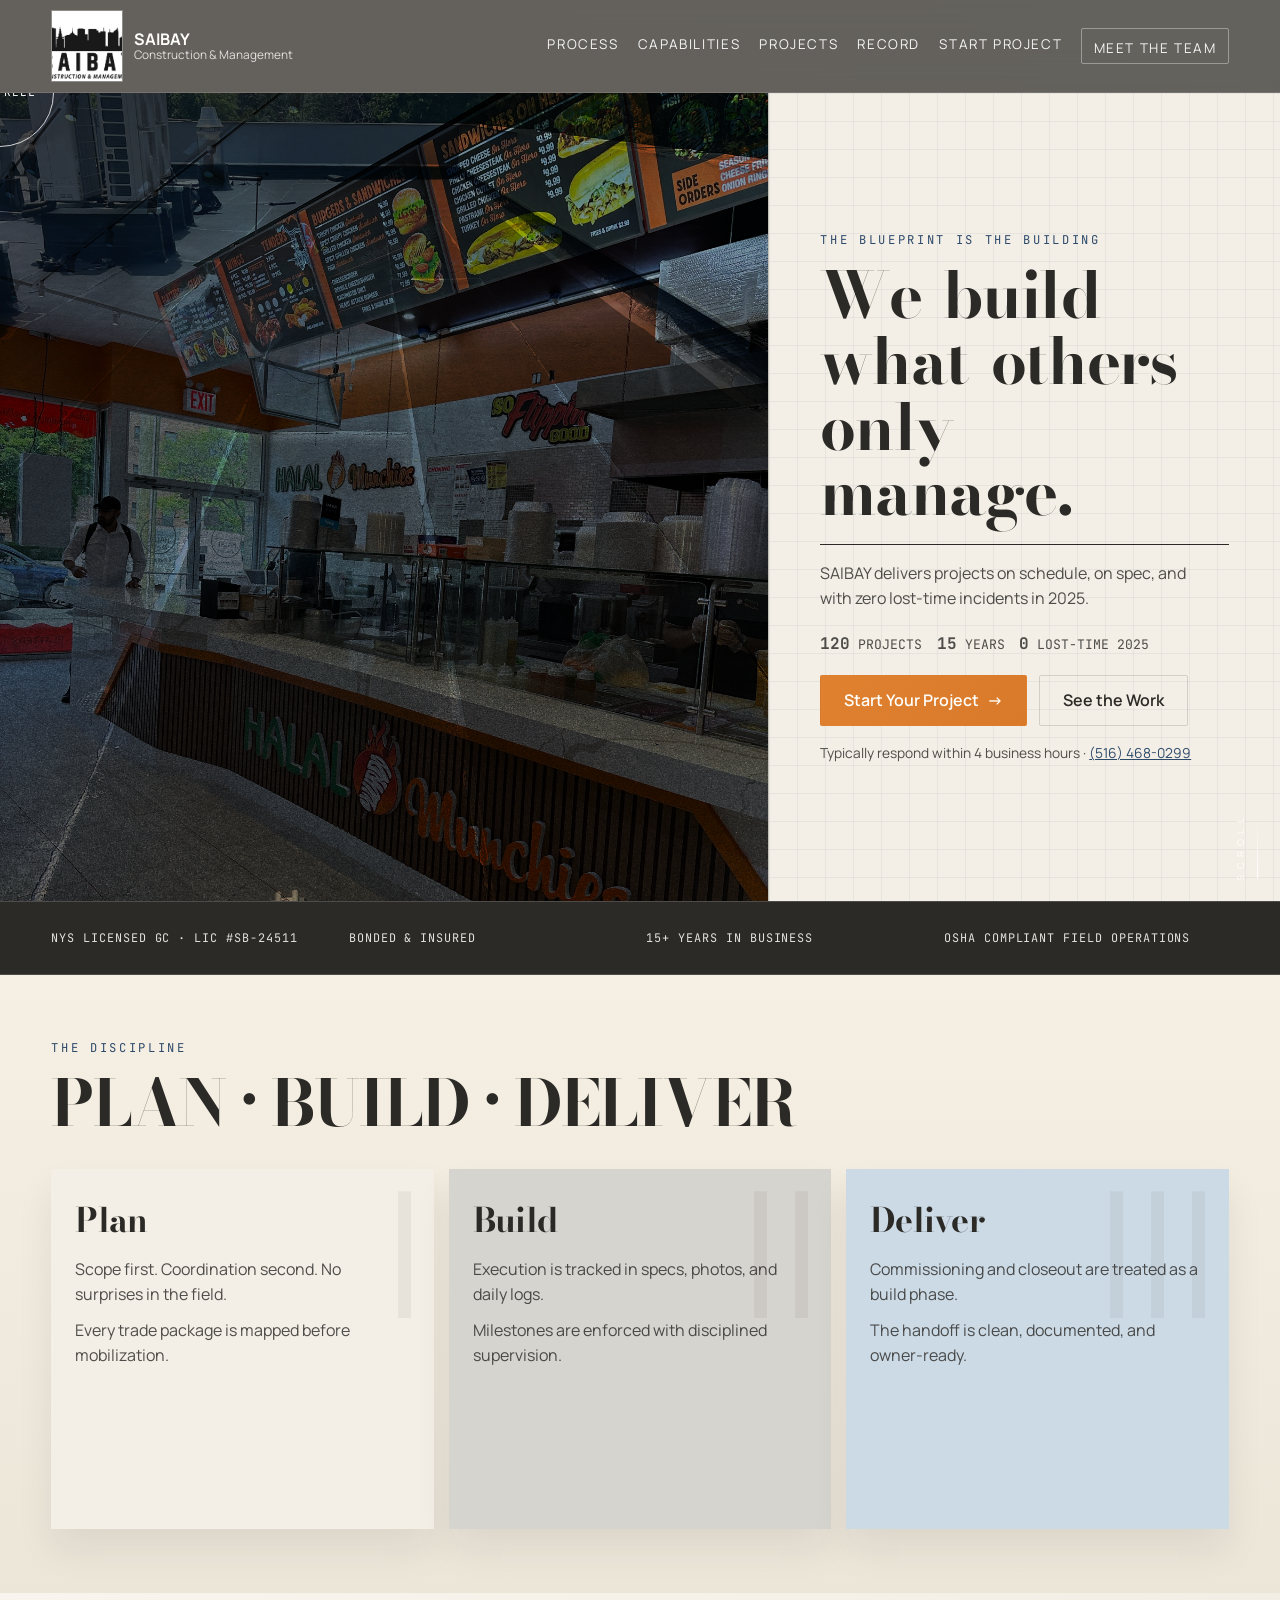
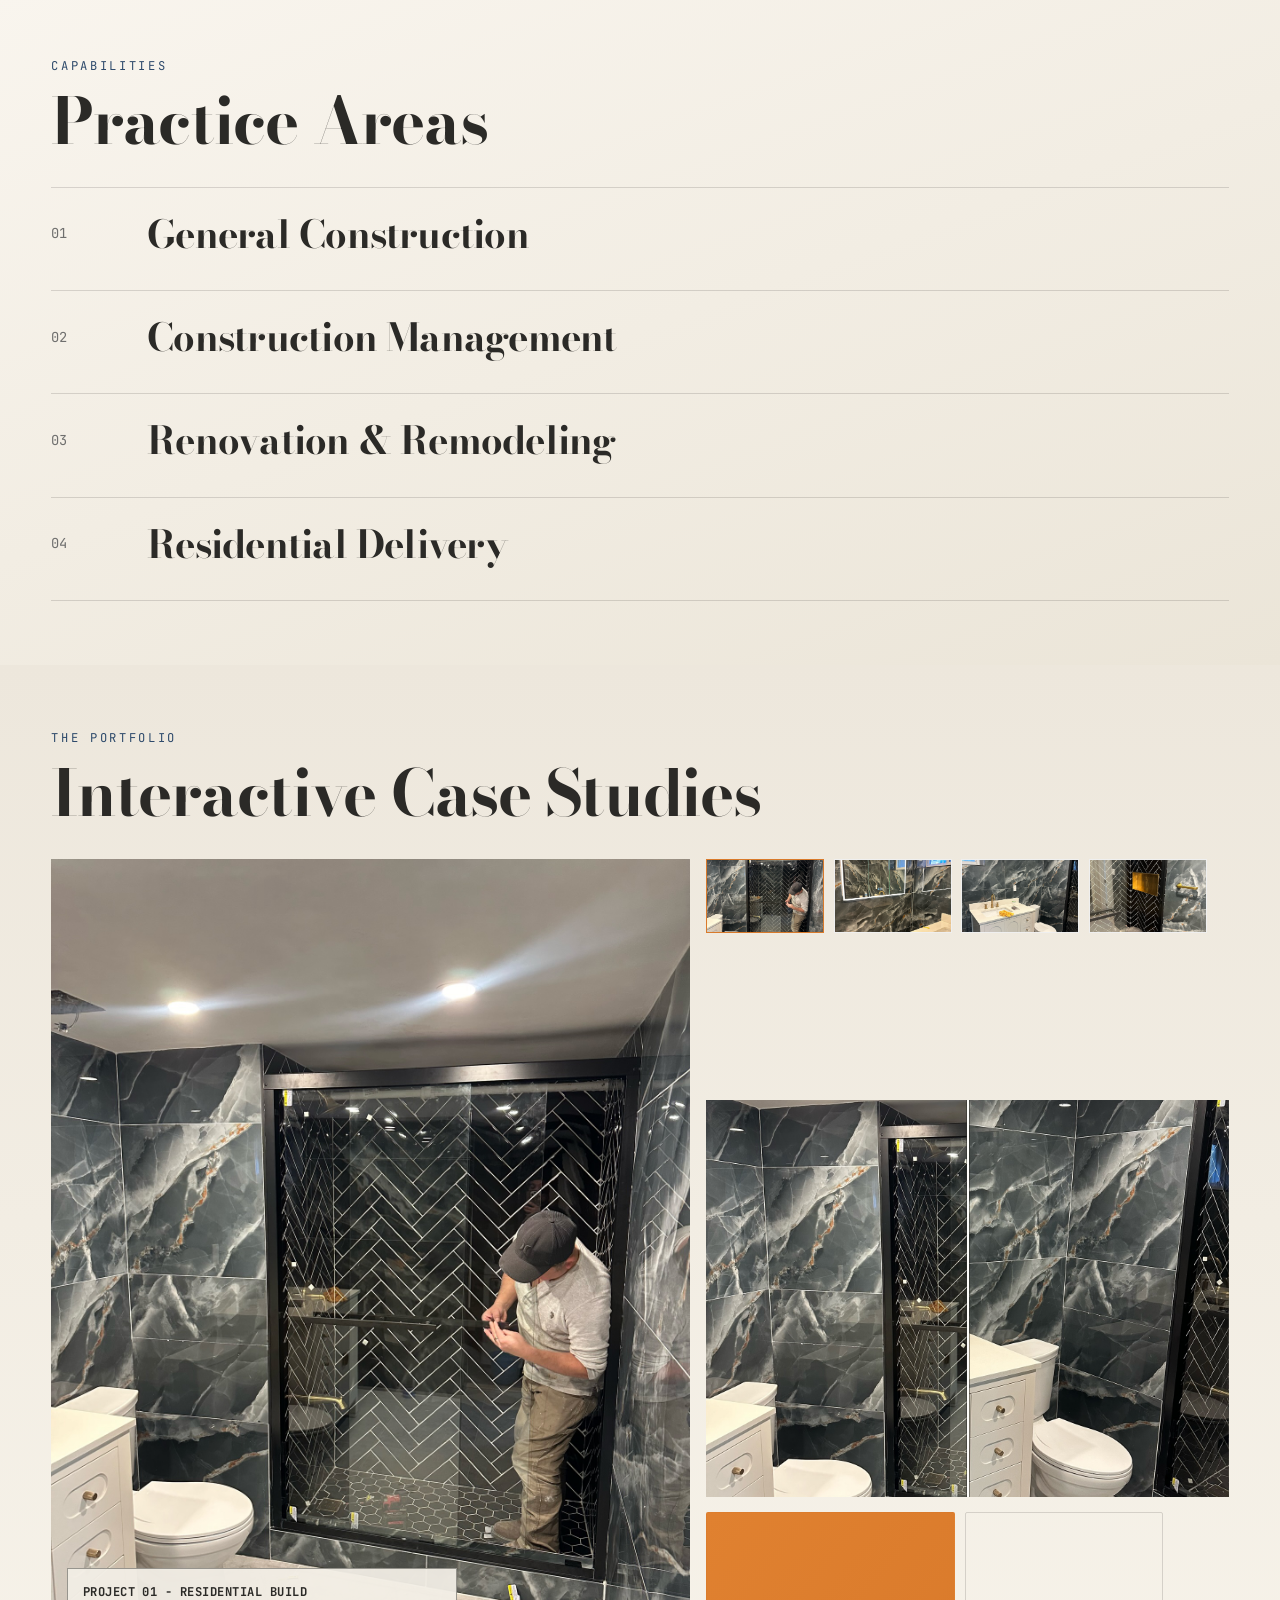
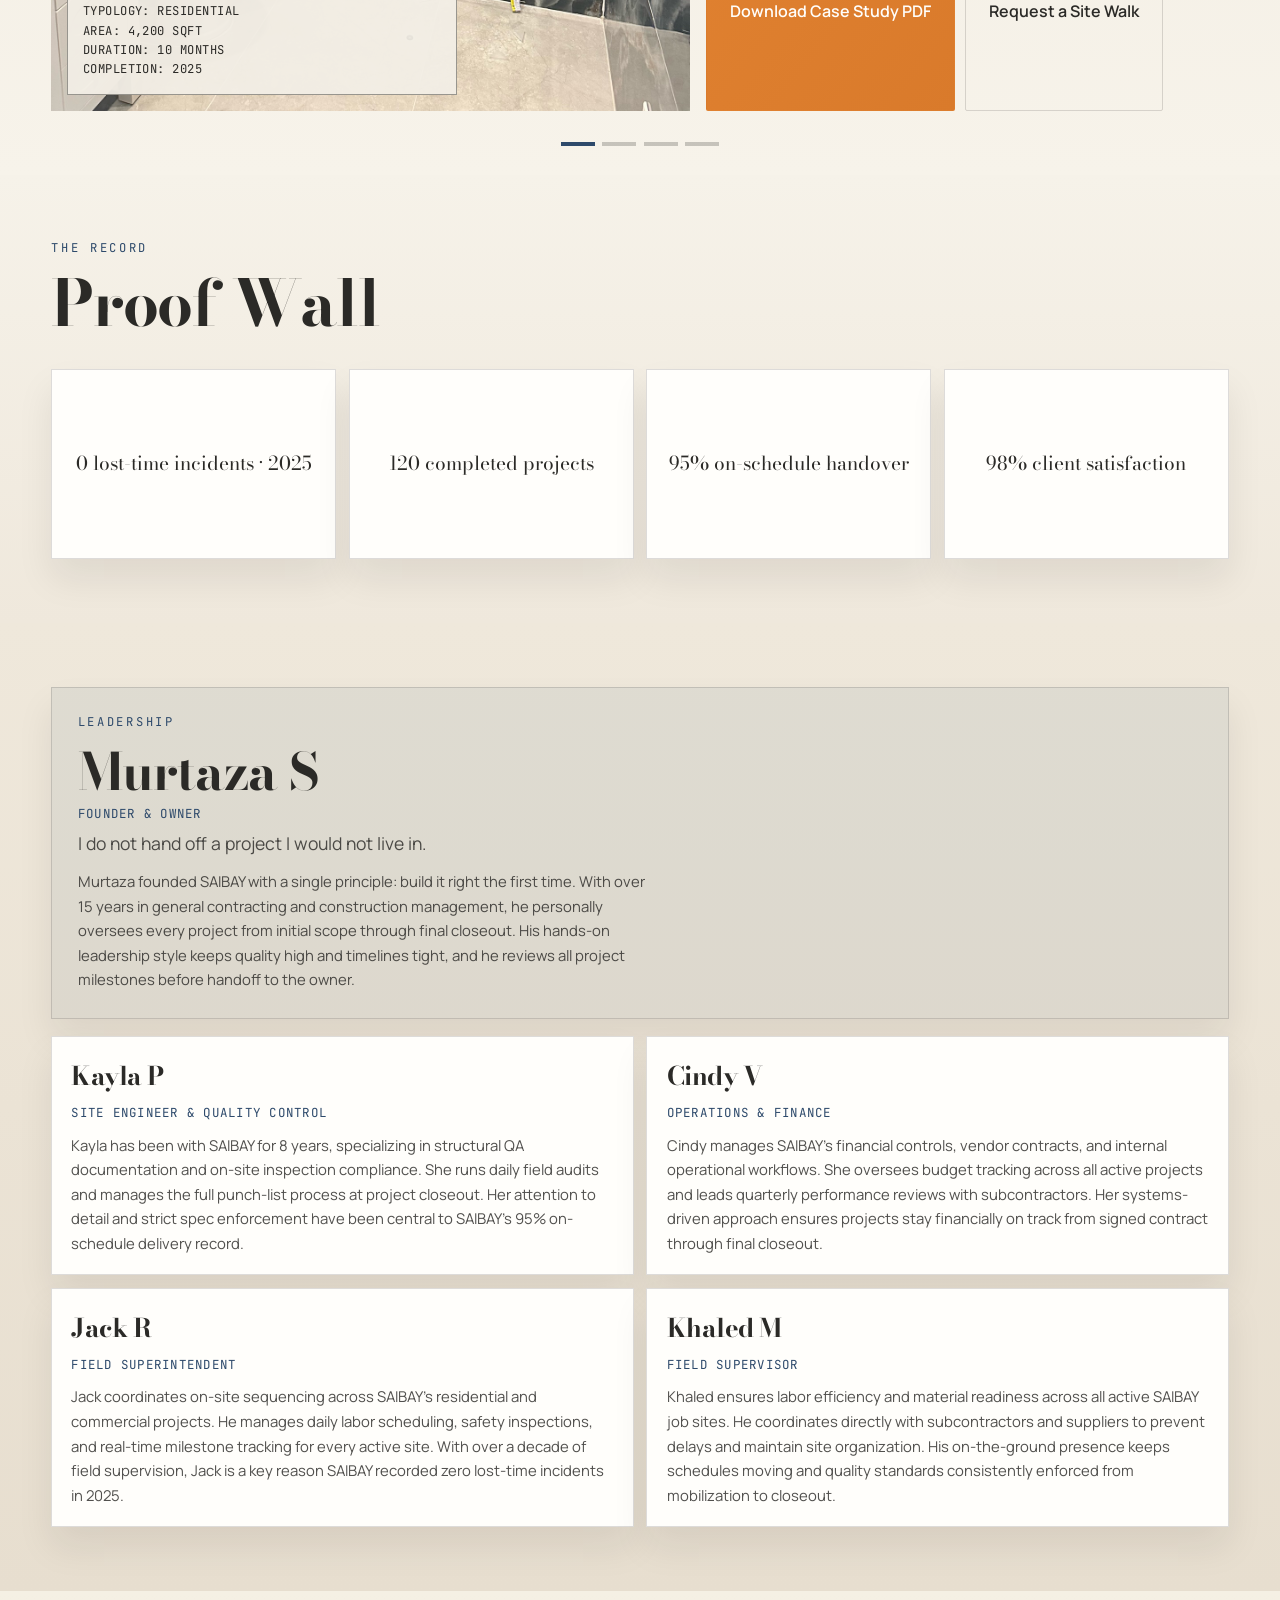
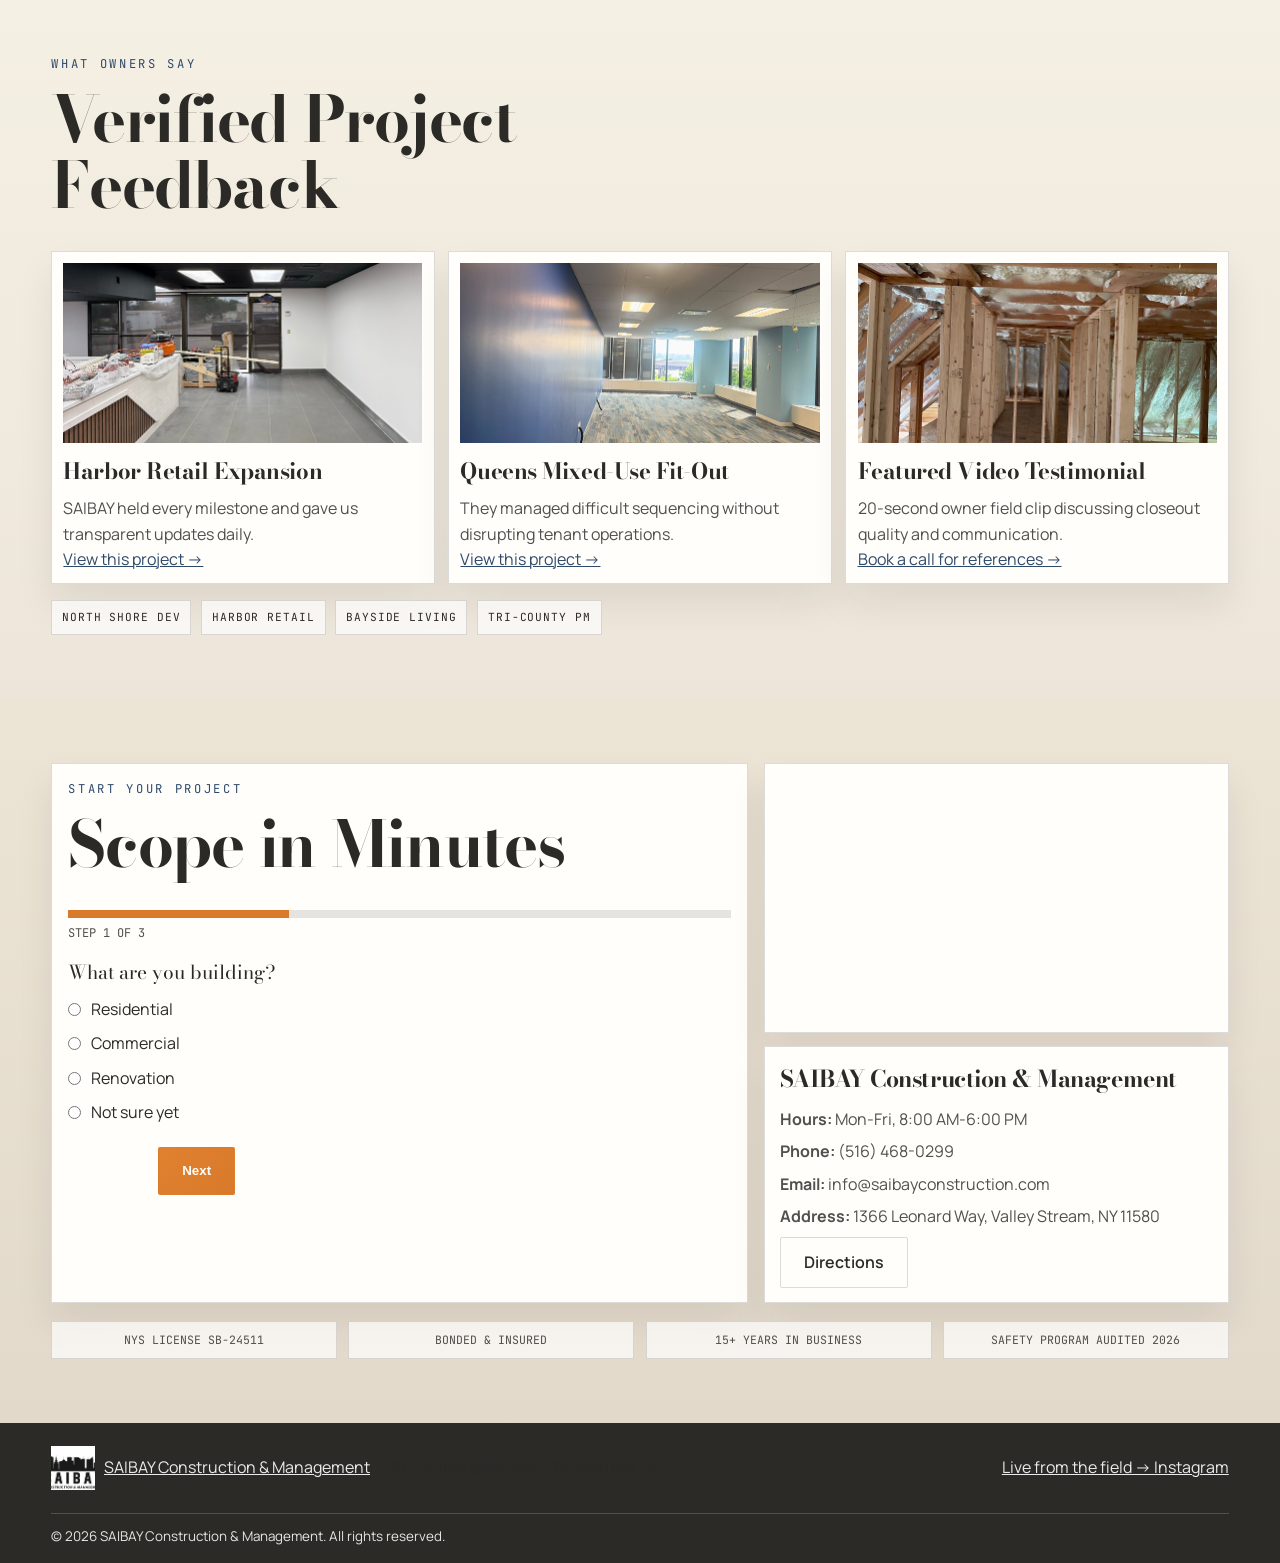
==== commit 3dc14c8a: "Apply teacher feedback: reduce whitespace, remove Murtaza photo, add team bios, enlarge logo - Reduc" ====
--- a/index.html
+++ b/index.html
@@ -40,7 +40,7 @@
           <a href="#projects">Projects</a>
           <a href="#record">Record</a>
           <a href="#contact">Start Project</a>
-          <a href="#team" class="meet-link">Meet Murtaza</a>
+          <a href="#team" class="meet-link">Meet the Team</a>
         </nav>
       </div>
     </header>
@@ -237,31 +237,35 @@
       <section class="section team" id="team">
         <div class="shell">
           <article class="lead-card">
-            <img src="pictures/GalleryImages14.jpg" alt="Murtaza on-site leadership portrait" />
             <div>
               <p class="eyebrow">Leadership</p>
               <h2>Murtaza S</h2>
               <p class="role">Founder & Owner</p>
               <p class="quote">I do not hand off a project I would not live in.</p>
+              <p class="lead-bio">Murtaza founded SAIBAY with a single principle: build it right the first time. With over 15 years in general contracting and construction management, he personally oversees every project from initial scope through final closeout. His hands-on leadership style keeps quality high and timelines tight, and he reviews all project milestones before handoff to the owner.</p>
             </div>
           </article>
 
           <div class="team-grid">
-            <article class="flip-card">
-              <div class="flip-face front"><h3>Kayla P</h3><p>Site Engineer & Quality Control</p></div>
-              <div class="flip-face back"><p>8 years at SAIBAY · Specialty: structural QA documentation.</p></div>
-            </article>
-            <article class="flip-card">
-              <div class="flip-face front"><h3>Cindy V</h3><p>Operations & Finance</p></div>
-              <div class="flip-face back"><p>Owns budget controls and vendor performance reviews.</p></div>
-            </article>
-            <article class="flip-card">
-              <div class="flip-face front"><h3>Jack R</h3><p>Field Superintendent</p></div>
-              <div class="flip-face back"><p>Leads on-site sequencing, safety checks, and daily logs.</p></div>
-            </article>
-            <article class="flip-card">
-              <div class="flip-face front"><h3>Khaled M</h3><p>Field Supervisor</p></div>
-              <div class="flip-face back"><p>Coordinates labor and material readiness across active jobs.</p></div>
+            <article class="bio-card">
+              <h3>Kayla P</h3>
+              <p class="role">Site Engineer & Quality Control</p>
+              <p class="bio-text">Kayla has been with SAIBAY for 8 years, specializing in structural QA documentation and on-site inspection compliance. She runs daily field audits and manages the full punch-list process at project closeout. Her attention to detail and strict spec enforcement have been central to SAIBAY's 95% on-schedule delivery record.</p>
+            </article>
+            <article class="bio-card">
+              <h3>Cindy V</h3>
+              <p class="role">Operations & Finance</p>
+              <p class="bio-text">Cindy manages SAIBAY's financial controls, vendor contracts, and internal operational workflows. She oversees budget tracking across all active projects and leads quarterly performance reviews with subcontractors. Her systems-driven approach ensures projects stay financially on track from signed contract through final closeout.</p>
+            </article>
+            <article class="bio-card">
+              <h3>Jack R</h3>
+              <p class="role">Field Superintendent</p>
+              <p class="bio-text">Jack coordinates on-site sequencing across SAIBAY's residential and commercial projects. He manages daily labor scheduling, safety inspections, and real-time milestone tracking for every active site. With over a decade of field supervision, Jack is a key reason SAIBAY recorded zero lost-time incidents in 2025.</p>
+            </article>
+            <article class="bio-card">
+              <h3>Khaled M</h3>
+              <p class="role">Field Supervisor</p>
+              <p class="bio-text">Khaled ensures labor efficiency and material readiness across all active SAIBAY job sites. He coordinates directly with subcontractors and suppliers to prevent delays and maintain site organization. His on-the-ground presence keeps schedules moving and quality standards consistently enforced from mobilization to closeout.</p>
             </article>
           </div>
         </div>
--- a/style.css
+++ b/style.css
@@ -10,7 +10,7 @@
   --shadow-soft: 0 20px 34px rgba(25, 24, 22, 0.08);
   --shadow-deep: 0 24px 44px rgba(25, 24, 22, 0.14);
   --radius: 2px;
-  --section-space: clamp(4rem, 8vw, 8rem);
+  --section-space: clamp(2.5rem, 5vw, 5rem);
 }
 
 * {
@@ -53,7 +53,7 @@
 }
 
 .section-heading {
-  margin-bottom: clamp(2rem, 4vw, 3rem);
+  margin-bottom: clamp(1.2rem, 3vw, 2rem);
 }
 
 .section-heading.left-align {
@@ -149,7 +149,7 @@
 }
 
 .nav-wrap {
-  min-height: 76px;
+  min-height: 92px;
   display: flex;
   align-items: center;
   justify-content: space-between;
@@ -164,8 +164,8 @@
 }
 
 .brand-logo {
-  width: 52px;
-  height: 52px;
+  width: 72px;
+  height: 72px;
   object-fit: cover;
   border: 1px solid rgba(255, 255, 255, 0.28);
 }
@@ -251,7 +251,7 @@
 }
 
 .hero {
-  min-height: calc(100vh - 76px);
+  min-height: calc(100vh - 92px);
   display: grid;
   grid-template-columns: 60fr 40fr;
   position: relative;
@@ -747,24 +747,15 @@
 }
 
 .lead-card {
-  display: grid;
-  grid-template-columns: minmax(0, 1.2fr) minmax(0, 1fr);
-  gap: 1rem;
   margin-bottom: 1.1rem;
   background: rgba(46, 74, 107, 0.08);
   border: 1px solid var(--line);
   box-shadow: var(--shadow-soft);
-}
-
-.lead-card img {
-  height: 100%;
-  object-fit: cover;
+  padding: 1.6rem;
 }
 
 .lead-card > div {
-  padding: 1.2rem;
-  display: grid;
-  align-content: center;
+  max-width: 720px;
 }
 
 .lead-card h2 {
@@ -785,44 +776,35 @@
   max-width: 36ch;
 }
 
+.lead-bio {
+  margin-top: 0.7rem;
+  font-size: 0.93rem;
+  line-height: 1.65;
+  max-width: 64ch;
+}
+
 .team-grid {
   display: grid;
   grid-template-columns: repeat(2, minmax(0, 1fr));
   gap: 0.8rem;
 }
 
-.flip-card {
-  min-height: 190px;
-  perspective: 1000px;
-  position: relative;
-}
-
-.flip-face {
-  position: absolute;
-  inset: 0;
+.bio-card {
   border: 1px solid var(--line);
   background: var(--white);
-  padding: 1rem;
-  display: grid;
-  align-content: center;
-  backface-visibility: hidden;
-  transition: transform 320ms ease;
-}
-
-.flip-face.front p {
-  margin-top: 0.35rem;
-}
-
-.flip-face.back {
-  transform: rotateY(180deg);
-}
-
-.flip-card:hover .flip-face.front {
-  transform: rotateY(180deg);
-}
-
-.flip-card:hover .flip-face.back {
-  transform: rotateY(360deg);
+  padding: 1.2rem;
+  box-shadow: var(--shadow-soft);
+}
+
+.bio-card h3 {
+  font-size: 1.6rem;
+  margin-bottom: 0.2rem;
+}
+
+.bio-card .bio-text {
+  margin-top: 0.6rem;
+  font-size: 0.93rem;
+  line-height: 1.65;
 }
 
 .testimonials {
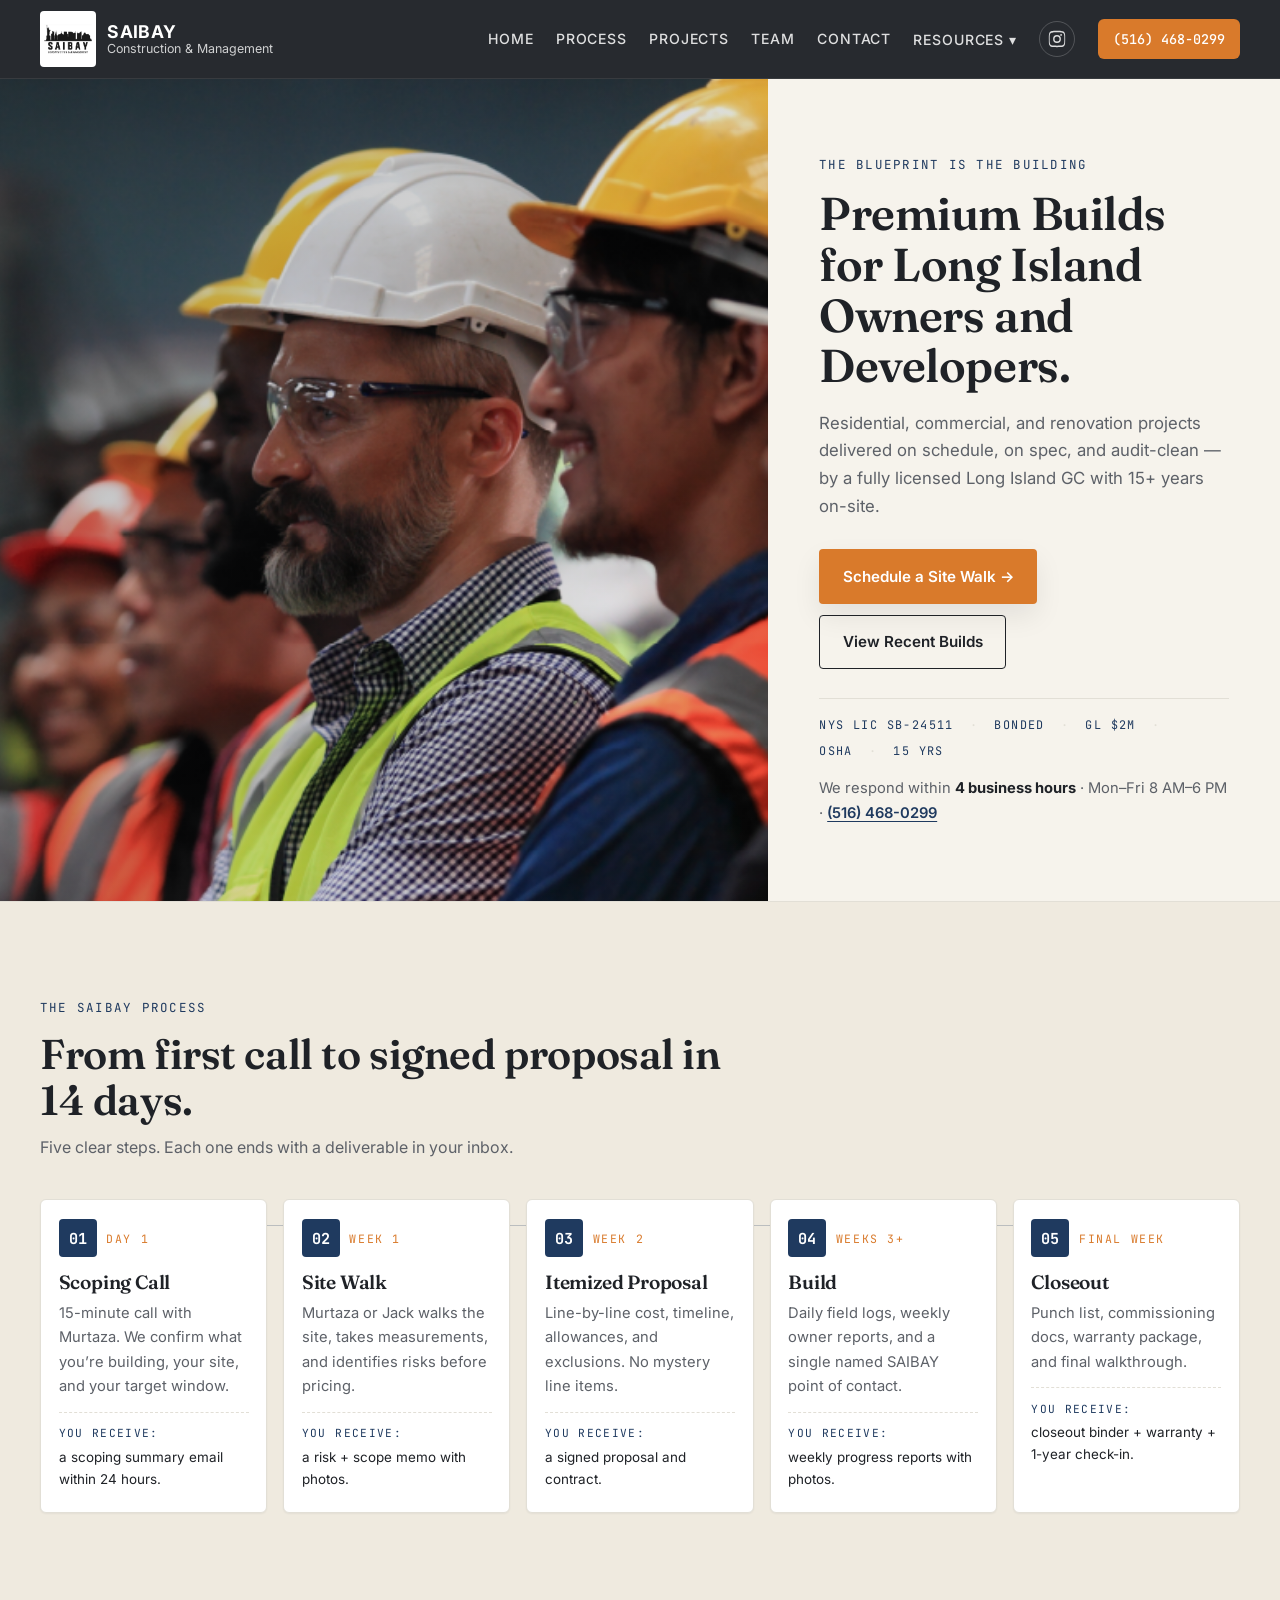
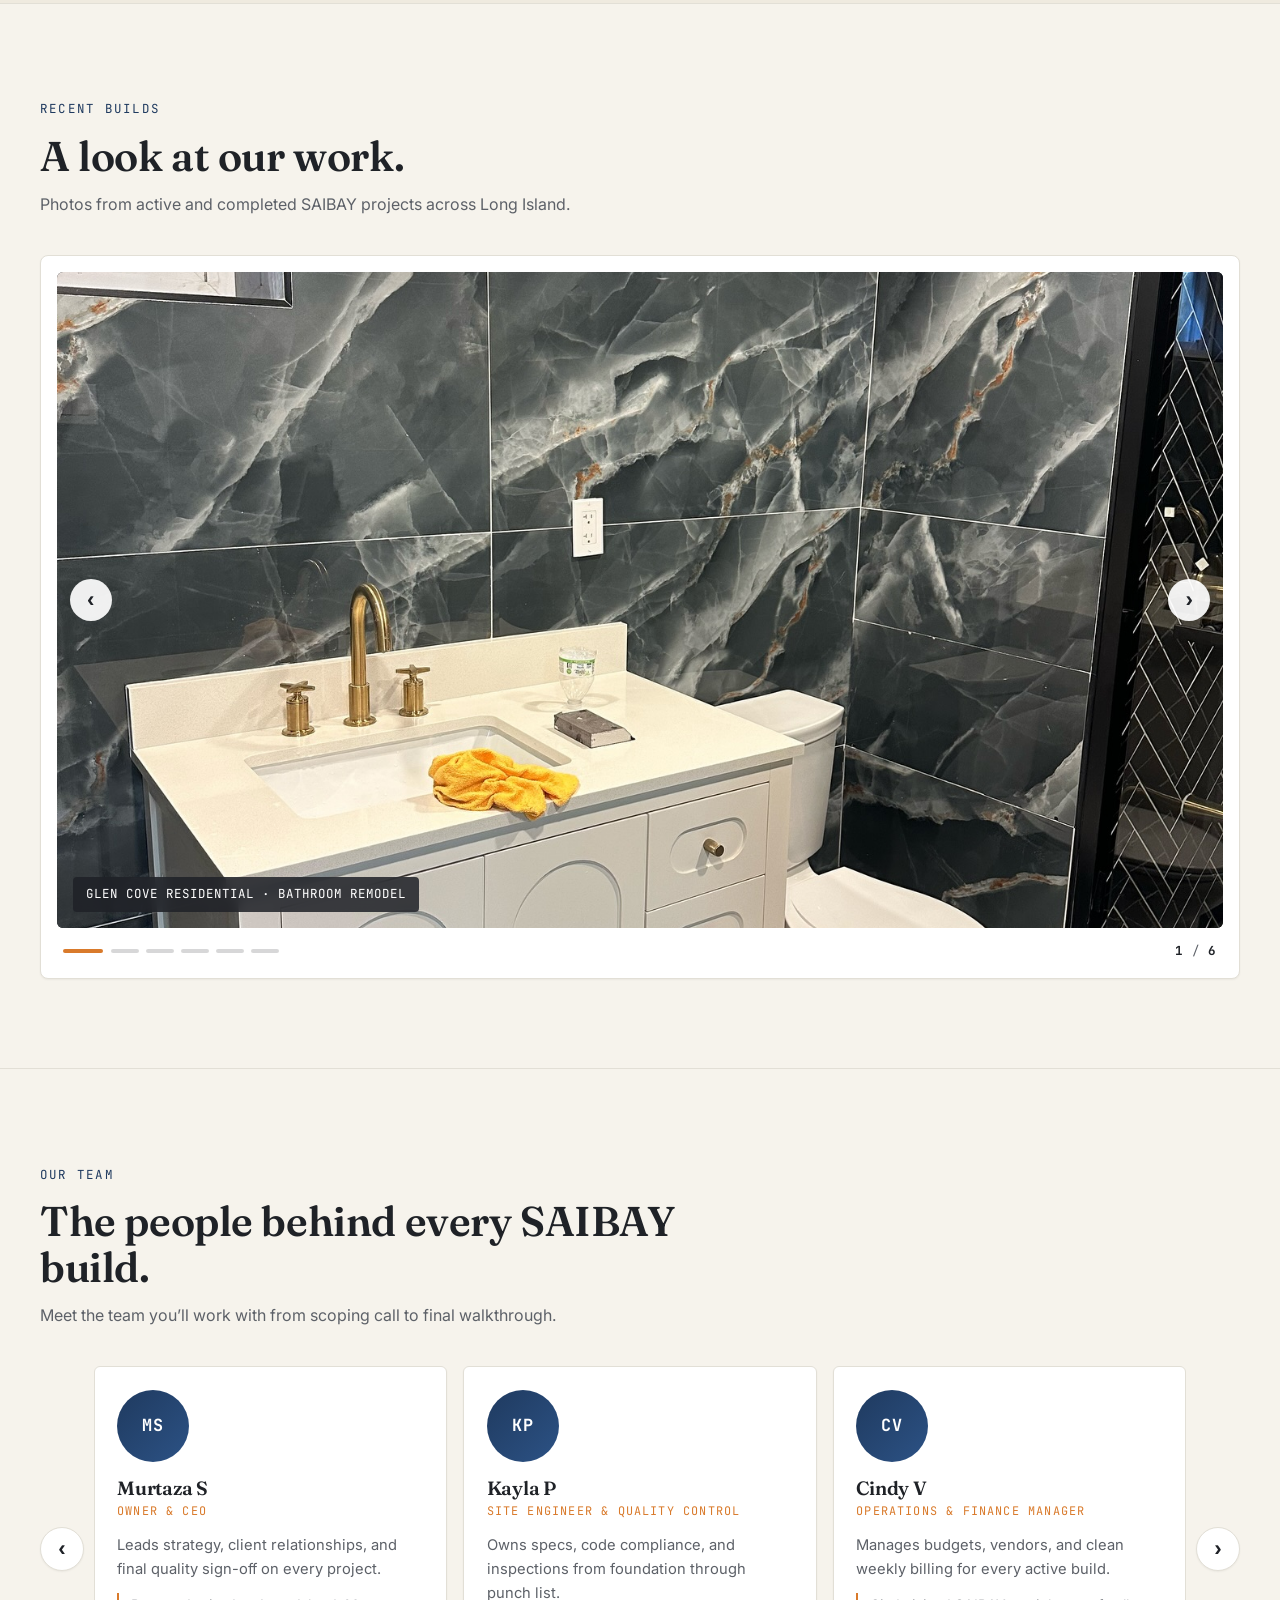
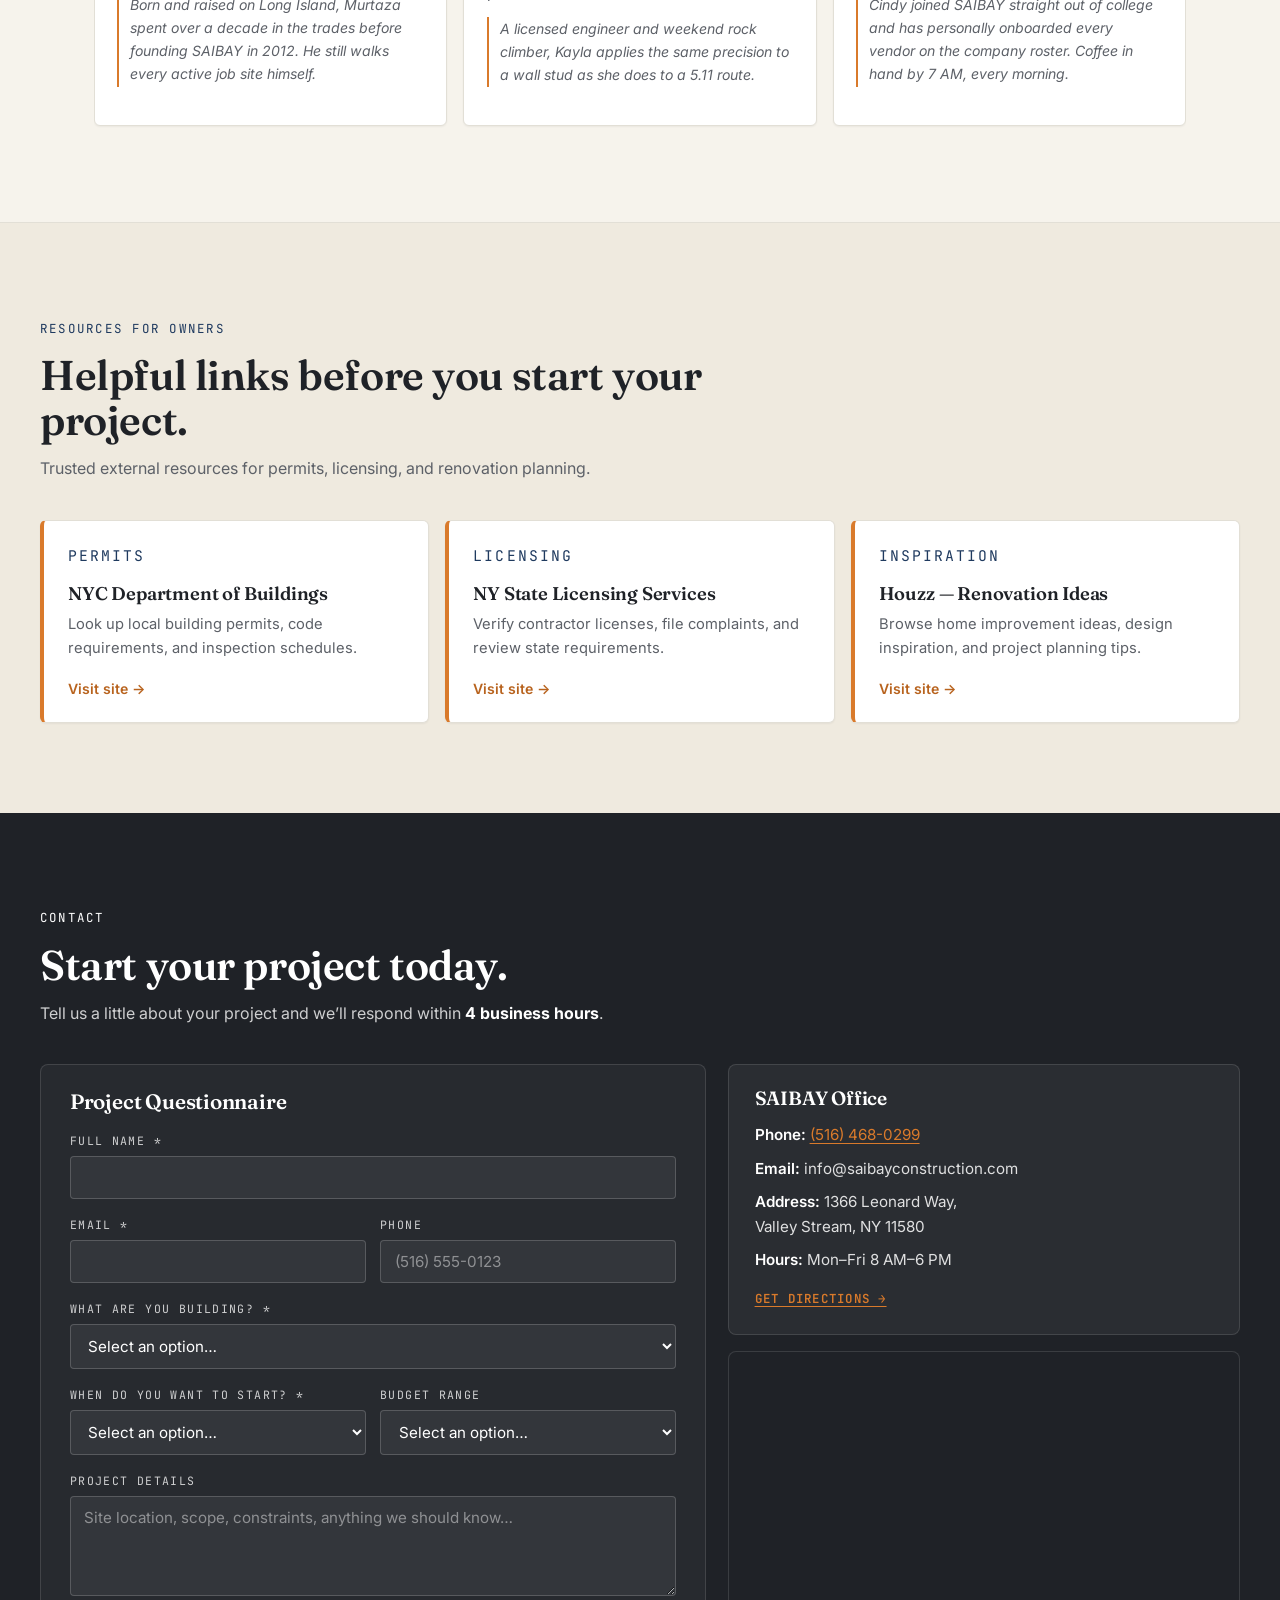
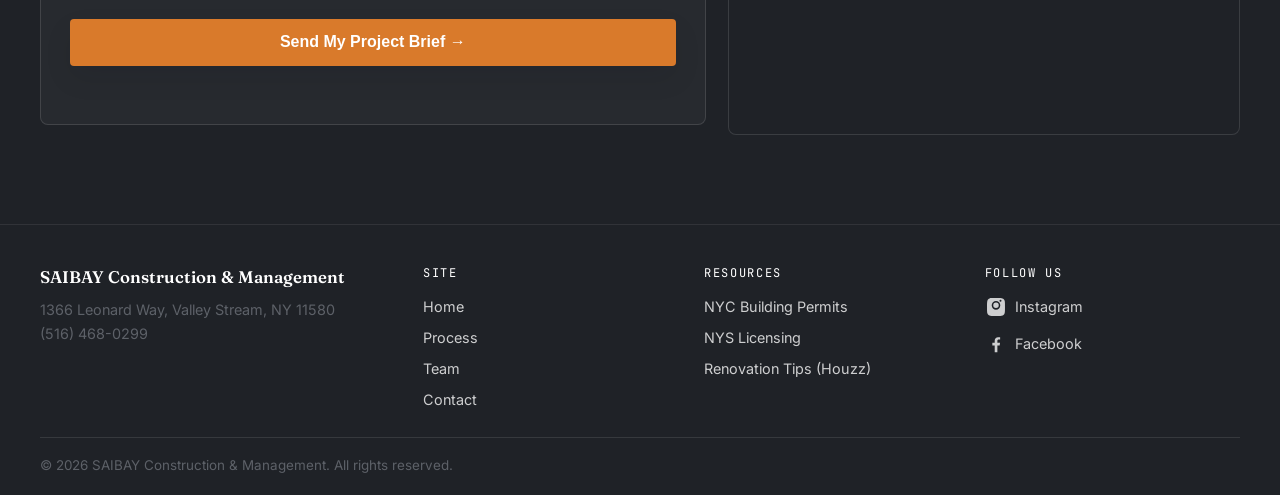
==== commit 98c7225b: "Complete redesign 3" ====
--- a/index.html
+++ b/index.html
@@ -3,425 +3,531 @@
   <head>
     <meta charset="UTF-8" />
     <meta name="viewport" content="width=device-width, initial-scale=1.0" />
+    <title>SAIBAY Construction & Management</title>
     <meta
       name="description"
-      content="SAIBAY Construction & Management builds disciplined, specification-first projects across residential and commercial construction."
+      content="Premium residential, commercial, and renovation builds on Long Island. Licensed, bonded, and insured."
     />
-    <title>SAIBAY Construction & Management</title>
     <link rel="icon" type="image/jpeg" href="pictures/SaibayLogo.jpg" />
     <link rel="preconnect" href="https://fonts.googleapis.com" />
     <link rel="preconnect" href="https://fonts.gstatic.com" crossorigin />
     <link
-      href="https://fonts.googleapis.com/css2?family=Bodoni+Moda:opsz,wght@6..96,600;6..96,700&family=Manrope:wght@400;500;600;700&family=JetBrains+Mono:wght@500&display=swap"
+      href="https://fonts.googleapis.com/css2?family=Fraunces:wght@600;700&family=Inter:wght@400;500;600;700&family=JetBrains+Mono:wght@500&display=swap"
       rel="stylesheet"
     />
     <link rel="stylesheet" href="style.css" />
   </head>
   <body>
-    <header class="site-header" id="home">
-      <div class="shell nav-wrap">
-        <a class="brand" href="#home" aria-label="SAIBAY home">
-          <img src="pictures/SaibayLogo.jpg" alt="SAIBAY logo" class="brand-logo" />
-          <span class="brand-text">
+    <!-- ============ HEADER ============ -->
+    <header class="site-header">
+      <div class="shell nav">
+        <a href="#top" class="brand">
+          <img src="pictures/SaibayLogo.jpg" alt="SAIBAY logo" />
+          <span>
             <strong>SAIBAY</strong>
-            <small>Construction & Management</small>
+            <small>Construction &amp; Management</small>
           </span>
         </a>
 
-        <button class="menu-toggle" id="menuToggle" aria-label="Toggle navigation" aria-expanded="false" aria-controls="mainNav">
-          <span></span>
-          <span></span>
-          <span></span>
-        </button>
-
-        <nav class="main-nav" id="mainNav">
-          <a href="#about">Process</a>
-          <a href="#services">Capabilities</a>
+        <nav class="nav-links" aria-label="Primary">
+          <a href="#top">Home</a>
+          <a href="#process">Process</a>
           <a href="#projects">Projects</a>
-          <a href="#record">Record</a>
-          <a href="#contact">Start Project</a>
-          <a href="#team" class="meet-link">Meet the Team</a>
+          <a href="#team">Team</a>
+          <a href="#contact">Contact</a>
+
+          <div class="nav-dropdown">
+            <button type="button" class="nav-dropdown-toggle" aria-haspopup="true" aria-expanded="false">
+              Resources ▾
+            </button>
+            <div class="nav-dropdown-menu" role="menu">
+              <a href="https://www.nyc.gov/site/buildings/index.page" target="_blank" rel="noopener noreferrer" role="menuitem">NYC Building Permits</a>
+              <a href="https://dos.ny.gov/" target="_blank" rel="noopener noreferrer" role="menuitem">NYS Licensing Info</a>
+              <a href="https://www.houzz.com/ideabooks" target="_blank" rel="noopener noreferrer" role="menuitem">Home Renovation Tips</a>
+            </div>
+          </div>
+
+          <a href="https://www.instagram.com/saibayconstruction/" target="_blank" rel="noopener noreferrer" class="nav-social" aria-label="SAIBAY on Instagram">
+            <svg viewBox="0 0 24 24" width="20" height="20" fill="currentColor" aria-hidden="true">
+              <path d="M12 2.2c3.2 0 3.6 0 4.8.1 1.2.1 1.8.2 2.2.4.6.2 1 .5 1.4.9.4.4.7.9.9 1.4.2.4.4 1 .4 2.2.1 1.2.1 1.6.1 4.8s0 3.6-.1 4.8c-.1 1.2-.2 1.8-.4 2.2-.2.6-.5 1-.9 1.4-.4.4-.9.7-1.4.9-.4.2-1 .4-2.2.4-1.2.1-1.6.1-4.8.1s-3.6 0-4.8-.1c-1.2-.1-1.8-.2-2.2-.4-.6-.2-1-.5-1.4-.9-.4-.4-.7-.9-.9-1.4-.2-.4-.4-1-.4-2.2C2.2 15.6 2.2 15.2 2.2 12s0-3.6.1-4.8c.1-1.2.2-1.8.4-2.2.2-.6.5-1 .9-1.4.4-.4.9-.7 1.4-.9.4-.2 1-.4 2.2-.4C8.4 2.2 8.8 2.2 12 2.2zm0 1.8c-3.1 0-3.5 0-4.7.1-1 .1-1.6.2-1.9.3-.5.2-.8.4-1.1.7-.3.3-.5.6-.7 1.1-.1.3-.3.9-.3 1.9C3.2 9.3 3.2 9.7 3.2 12s0 2.7.1 3.9c.1 1 .2 1.6.3 1.9.2.5.4.8.7 1.1.3.3.6.5 1.1.7.3.1.9.3 1.9.3 1.2.1 1.6.1 4.7.1s3.5 0 4.7-.1c1-.1 1.6-.2 1.9-.3.5-.2.8-.4 1.1-.7.3-.3.5-.6.7-1.1.1-.3.3-.9.3-1.9.1-1.2.1-1.6.1-3.9s0-2.7-.1-3.9c-.1-1-.2-1.6-.3-1.9-.2-.5-.4-.8-.7-1.1-.3-.3-.6-.5-1.1-.7-.3-.1-.9-.3-1.9-.3-1.2-.1-1.6-.1-4.7-.1zm0 3.3a4.7 4.7 0 1 1 0 9.4 4.7 4.7 0 0 1 0-9.4zm0 7.7a3 3 0 1 0 0-6 3 3 0 0 0 0 6zm6-7.9a1.1 1.1 0 1 1-2.2 0 1.1 1.1 0 0 1 2.2 0z"/>
+            </svg>
+          </a>
+
+          <a href="tel:+15164680299" class="nav-phone">(516) 468-0299</a>
         </nav>
       </div>
     </header>
 
-    <main>
-      <section class="hero" aria-label="Hero">
-        <div class="hero-media" id="heroMedia" role="button" tabindex="0" aria-label="Open SAIBAY reel">
-          <div class="hero-grid-overlay"></div>
-          <div class="play-cursor" id="playCursor">PLAY REEL</div>
-        </div>
-
-        <div class="hero-panel">
+    <main id="top">
+      <!-- ============ HERO ============ -->
+      <section class="hero">
+        <div class="hero-image">
+          <img src="pictures/Construction_Teamwork.png" alt="SAIBAY construction team collaborating on a job site" />
+        </div>
+
+        <div class="hero-content">
           <p class="eyebrow">The Blueprint Is the Building</p>
-          <h1 class="hero-title" id="heroTitle">
-            <span style="--word-delay: 0ms">We</span>
-            <span style="--word-delay: 40ms">build</span>
-            <span style="--word-delay: 80ms">what</span>
-            <span style="--word-delay: 120ms">others</span>
-            <span style="--word-delay: 160ms">only</span>
-            <span style="--word-delay: 200ms">manage.</span>
-          </h1>
-          <div class="draft-line" aria-hidden="true"></div>
+
+          <h1>Premium Builds for Long Island Owners and Developers.</h1>
+
           <p class="hero-sub">
-            SAIBAY delivers projects on schedule, on spec, and with zero lost-time incidents in 2025.
+            Residential, commercial, and renovation projects delivered on schedule,
+            on spec, and audit-clean — by a fully licensed Long Island GC with
+            15+ years on-site.
           </p>
 
-          <div class="hero-metrics">
-            <p><strong data-count="120">0</strong> projects</p>
-            <p><strong data-count="15">0</strong> years</p>
-            <p><strong data-count="0">0</strong> lost-time 2025</p>
-          </div>
-
           <div class="hero-actions">
-            <a href="#contact" class="btn btn-primary">Start Your Project <span class="arrow">→</span></a>
-            <a href="#projects" class="btn btn-secondary">See the Work</a>
-          </div>
-
-          <p class="trust-line">Typically respond within 4 business hours · <a href="tel:+15164680299">(516) 468-0299</a></p>
-        </div>
-
-        <a class="scroll-cue" href="#proof" aria-label="Scroll to proof bar">
-          <span>SCROLL</span>
-          <i aria-hidden="true"></i>
-        </a>
+            <a href="#contact" class="btn btn-primary">Schedule a Site Walk →</a>
+            <a href="#projects" class="btn btn-ghost">View Recent Builds</a>
+          </div>
+
+          <ul class="cred-strip" aria-label="Credentials">
+            <li>NYS LIC SB-24511</li>
+            <li>BONDED</li>
+            <li>GL $2M</li>
+            <li>OSHA</li>
+            <li>15 YRS</li>
+          </ul>
+
+          <p class="hero-trust">
+            We respond within <strong>4 business hours</strong> · Mon–Fri 8 AM–6 PM ·
+            <a href="tel:+15164680299">(516) 468-0299</a>
+          </p>
+        </div>
       </section>
 
-      <section class="proof-bar" id="proof" aria-label="Credentials and trust badges">
-        <div class="shell proof-grid">
-          <p>NYS Licensed GC · LIC #SB-24511</p>
-          <p>Bonded & Insured</p>
-          <p>15+ Years in Business</p>
-          <p>OSHA Compliant Field Operations</p>
+      <!-- ============ 5-STEP PROCESS ============ -->
+      <section class="process" id="process">
+        <div class="shell">
+          <div class="section-head">
+            <p class="eyebrow">The SAIBAY Process</p>
+            <h2>From first call to signed proposal in 14 days.</h2>
+            <p class="section-sub">
+              Five clear steps. Each one ends with a deliverable in your inbox.
+            </p>
+          </div>
+
+          <ol class="timeline">
+            <li class="step">
+              <div class="step-head">
+                <span class="step-num">01</span>
+                <span class="step-when">Day 1</span>
+              </div>
+              <h3>Scoping Call</h3>
+              <p>
+                15-minute call with Murtaza. We confirm what you’re building,
+                your site, and your target window.
+              </p>
+              <p class="receive">
+                <span>You receive:</span> a scoping summary email within 24 hours.
+              </p>
+            </li>
+
+            <li class="step">
+              <div class="step-head">
+                <span class="step-num">02</span>
+                <span class="step-when">Week 1</span>
+              </div>
+              <h3>Site Walk</h3>
+              <p>
+                Murtaza or Jack walks the site, takes measurements, and
+                identifies risks before pricing.
+              </p>
+              <p class="receive">
+                <span>You receive:</span> a risk + scope memo with photos.
+              </p>
+            </li>
+
+            <li class="step">
+              <div class="step-head">
+                <span class="step-num">03</span>
+                <span class="step-when">Week 2</span>
+              </div>
+              <h3>Itemized Proposal</h3>
+              <p>
+                Line-by-line cost, timeline, allowances, and exclusions.
+                No mystery line items.
+              </p>
+              <p class="receive">
+                <span>You receive:</span> a signed proposal and contract.
+              </p>
+            </li>
+
+            <li class="step">
+              <div class="step-head">
+                <span class="step-num">04</span>
+                <span class="step-when">Weeks 3+</span>
+              </div>
+              <h3>Build</h3>
+              <p>
+                Daily field logs, weekly owner reports, and a single named
+                SAIBAY point of contact.
+              </p>
+              <p class="receive">
+                <span>You receive:</span> weekly progress reports with photos.
+              </p>
+            </li>
+
+            <li class="step">
+              <div class="step-head">
+                <span class="step-num">05</span>
+                <span class="step-when">Final Week</span>
+              </div>
+              <h3>Closeout</h3>
+              <p>
+                Punch list, commissioning docs, warranty package, and final
+                walkthrough.
+              </p>
+              <p class="receive">
+                <span>You receive:</span> closeout binder + warranty +
+                1-year check-in.
+              </p>
+            </li>
+          </ol>
         </div>
       </section>
-
-      <section class="section process" id="about">
+      <!-- ============ GALLERY / PROJECTS ============ -->
+      <section class="gallery" id="projects">
         <div class="shell">
-          <div class="section-heading">
-            <p class="eyebrow">The Discipline</p>
-            <h2>PLAN · BUILD · DELIVER</h2>
-          </div>
-
-          <div class="process-strip" id="processStrip">
-            <article class="phase phase-plan">
-              <span class="phase-num">I</span>
-              <h3>Plan</h3>
-              <p>Scope first. Coordination second. No surprises in the field.</p>
-              <p>Every trade package is mapped before mobilization.</p>
+          <div class="section-head">
+            <p class="eyebrow">Recent Builds</p>
+            <h2>A look at our work.</h2>
+            <p class="section-sub">
+              Photos from active and completed SAIBAY projects across Long Island.
+            </p>
+          </div>
+
+          <div class="carousel" id="carousel" aria-roledescription="carousel" aria-label="Recent builds gallery">
+            <div class="carousel-stage">
+              <button type="button" class="carousel-btn prev" id="carouselPrev" aria-label="Previous image">‹</button>
+
+              <div class="carousel-track" id="carouselTrack">
+                <figure class="carousel-slide active">
+                  <img src="pictures/project1/a3.jpg" alt="Residential interior — finished bathroom with tile work" />
+                  <figcaption>Glen Cove Residential · Bathroom Remodel</figcaption>
+                </figure>
+                <figure class="carousel-slide">
+                  <img src="pictures/project2/b1.jpg" alt="Commercial fit-out — finished retail space" />
+                  <figcaption>Harbor Retail · Commercial Fit-Out</figcaption>
+                </figure>
+                <figure class="carousel-slide">
+                  <img src="pictures/project3/c1.jpg" alt="Mixed-use buildout — open office with windows" />
+                  <figcaption>Queens Mixed-Use · Tenant Buildout</figcaption>
+                </figure>
+                <figure class="carousel-slide">
+                  <img src="pictures/project4/d2.jpg" alt="Large-scale site delivery — finished interior" />
+                  <figcaption>Long Island Site Delivery · Interior</figcaption>
+                </figure>
+                <figure class="carousel-slide">
+                  <img src="pictures/project2/b3.jpg" alt="Commercial expansion — completed space" />
+                  <figcaption>Harbor Retail · Phase 2 Expansion</figcaption>
+                </figure>
+                <figure class="carousel-slide">
+                  <img src="pictures/project4/d1.jpg" alt="Site delivery — finished build" />
+                  <figcaption>Long Island Site Delivery · Exterior</figcaption>
+                </figure>
+              </div>
+
+              <button type="button" class="carousel-btn next" id="carouselNext" aria-label="Next image">›</button>
+            </div>
+
+            <div class="carousel-controls">
+              <div class="carousel-dots" id="carouselDots" aria-label="Slide selectors"></div>
+              <p class="carousel-counter"><span id="carouselCurrent">1</span> / <span id="carouselTotal">6</span></p>
+            </div>
+          </div>
+        </div>
+      </section>
+
+      <!-- ============ TEAM ============ -->
+      <section class="team" id="team">
+        <div class="shell">
+          <div class="section-head">
+            <p class="eyebrow">Our Team</p>
+            <h2>The people behind every SAIBAY build.</h2>
+            <p class="section-sub">
+              Meet the team you’ll work with from scoping call to final
+              walkthrough.
+            </p>
+          </div>
+
+          <div class="team-carousel" id="teamCarousel">
+            <button type="button" class="team-nav prev" id="teamPrev" aria-label="Previous team members">‹</button>
+
+            <div class="team-track" id="teamTrack" tabindex="0">
+            <article class="team-card">
+              <div class="team-photo" aria-hidden="true"><span>MS</span></div>
+              <h3>Murtaza S</h3>
+              <p class="team-role">Owner &amp; CEO</p>
+              <p class="team-desc">
+                Leads strategy, client relationships, and final quality
+                sign-off on every project.
+              </p>
+              <p class="team-bio">
+                Born and raised on Long Island, Murtaza spent over a decade in
+                the trades before founding SAIBAY in 2012. He still walks every
+                active job site himself.
+              </p>
             </article>
-            <article class="phase phase-build">
-              <span class="phase-num">II</span>
-              <h3>Build</h3>
-              <p>Execution is tracked in specs, photos, and daily logs.</p>
-              <p>Milestones are enforced with disciplined supervision.</p>
+
+            <article class="team-card">
+              <div class="team-photo" aria-hidden="true"><span>KP</span></div>
+              <h3>Kayla P</h3>
+              <p class="team-role">Site Engineer &amp; Quality Control</p>
+              <p class="team-desc">
+                Owns specs, code compliance, and inspections from foundation
+                through punch list.
+              </p>
+              <p class="team-bio">
+                A licensed engineer and weekend rock climber, Kayla applies the
+                same precision to a wall stud as she does to a 5.11 route.
+              </p>
             </article>
-            <article class="phase phase-deliver">
-              <span class="phase-num">III</span>
-              <h3>Deliver</h3>
-              <p>Commissioning and closeout are treated as a build phase.</p>
-              <p>The handoff is clean, documented, and owner-ready.</p>
+
+            <article class="team-card">
+              <div class="team-photo" aria-hidden="true"><span>CV</span></div>
+              <h3>Cindy V</h3>
+              <p class="team-role">Operations &amp; Finance Manager</p>
+              <p class="team-desc">
+                Manages budgets, vendors, and clean weekly billing for every
+                active build.
+              </p>
+              <p class="team-bio">
+                Cindy joined SAIBAY straight out of college and has personally
+                onboarded every vendor on the company roster. Coffee in hand
+                by 7 AM, every morning.
+              </p>
             </article>
+
+            <article class="team-card">
+              <div class="team-photo" aria-hidden="true"><span>JR</span></div>
+              <h3>Jack R</h3>
+              <p class="team-role">Field Superintendent</p>
+              <p class="team-desc">
+                Runs daily site operations, crew sequencing, and safety on
+                every active job.
+              </p>
+              <p class="team-bio">
+                Fifteen years in the trades and a former union foreman, Jack
+                has run more job sites than most superintendents twice his age.
+              </p>
+            </article>
+
+            <article class="team-card">
+              <div class="team-photo" aria-hidden="true"><span>KM</span></div>
+              <h3>Khaled M</h3>
+              <p class="team-role">Field Supervisor</p>
+              <p class="team-desc">
+                Supervises crew operations and on-site execution. Quality
+                gate before sign-off.
+              </p>
+              <p class="team-bio">
+                A second-generation builder, Khaled grew up watching his father
+                lay foundations across Queens. The eye for detail runs in the
+                family.
+              </p>
+            </article>
+            </div>
+
+            <button type="button" class="team-nav next" id="teamNext" aria-label="Next team members">›</button>
           </div>
         </div>
       </section>
 
-      <section class="section capabilities" id="services">
+      <!-- ============ RESOURCES FOR OWNERS ============ -->
+      <section class="resources" id="resources">
         <div class="shell">
-          <div class="section-heading left-align">
-            <p class="eyebrow">Capabilities</p>
-            <h2>Practice Areas</h2>
-          </div>
-
-          <div class="service-list">
-            <article class="service-row">
-              <span class="service-index">01</span>
-              <h3>General Construction</h3>
-              <div class="service-expand">
-                <p>Ground-up and structural buildouts with end-to-end sequencing and QA control.</p>
-                <img src="pictures/project4/d2.jpg" alt="General construction sample project" />
-                <a href="#projects">View projects in this category →</a>
-              </div>
-            </article>
-            <article class="service-row">
-              <span class="service-index">02</span>
-              <h3>Construction Management</h3>
-              <div class="service-expand">
-                <p>Budget, schedule, and contractor alignment with owner reporting and risk tracking.</p>
-                <img src="pictures/project2/b3.jpg" alt="Construction management sample project" />
-                <a href="#projects">View projects in this category →</a>
-              </div>
-            </article>
-            <article class="service-row">
-              <span class="service-index">03</span>
-              <h3>Renovation & Remodeling</h3>
-              <div class="service-expand">
-                <p>Occupied-space renovations with clean logistics, phased trades, and protected operations.</p>
-                <img src="pictures/project3/c2.jpg" alt="Renovation sample project" />
-                <a href="#projects">View projects in this category →</a>
-              </div>
-            </article>
-            <article class="service-row">
-              <span class="service-index">04</span>
-              <h3>Residential Delivery</h3>
-              <div class="service-expand">
-                <p>Single-family and multi-unit work with code precision and premium finish quality.</p>
-                <img src="pictures/project1/a3.jpg" alt="Residential sample project" />
-                <a href="#projects">View projects in this category →</a>
-              </div>
-            </article>
+          <div class="section-head">
+            <p class="eyebrow">Resources for Owners</p>
+            <h2>Helpful links before you start your project.</h2>
+            <p class="section-sub">
+              Trusted external resources for permits, licensing, and renovation
+              planning.
+            </p>
+          </div>
+
+          <div class="resources-grid">
+            <a class="resource-card" href="https://www.nyc.gov/site/buildings/index.page" target="_blank" rel="noopener noreferrer">
+              <p class="resource-tag">Permits</p>
+              <h3>NYC Department of Buildings</h3>
+              <p>Look up local building permits, code requirements, and inspection schedules.</p>
+              <span class="resource-go">Visit site →</span>
+            </a>
+
+            <a class="resource-card" href="https://dos.ny.gov/" target="_blank" rel="noopener noreferrer">
+              <p class="resource-tag">Licensing</p>
+              <h3>NY State Licensing Services</h3>
+              <p>Verify contractor licenses, file complaints, and review state requirements.</p>
+              <span class="resource-go">Visit site →</span>
+            </a>
+
+            <a class="resource-card" href="https://www.houzz.com/ideabooks" target="_blank" rel="noopener noreferrer">
+              <p class="resource-tag">Inspiration</p>
+              <h3>Houzz — Renovation Ideas</h3>
+              <p>Browse home improvement ideas, design inspiration, and project planning tips.</p>
+              <span class="resource-go">Visit site →</span>
+            </a>
           </div>
         </div>
       </section>
 
-      <section class="section projects" id="projects">
+      <!-- ============ CONTACT ============ -->
+      <section class="contact" id="contact">
         <div class="shell">
-          <div class="section-heading left-align">
-            <p class="eyebrow">The Portfolio</p>
-            <h2>Interactive Case Studies</h2>
-          </div>
-
-          <article class="case-viewer" id="caseViewer">
-            <div class="case-media">
-              <img id="caseFeature" src="pictures/project1/a1.jpg" alt="Featured project image" />
-              <div class="case-overlay" id="caseOverlay"></div>
-            </div>
-
-            <div class="case-meta">
-              <div class="case-thumbs" id="caseThumbs"></div>
-              <div class="before-after" id="beforeAfter">
-                <img id="beforeImage" src="pictures/project1/a1.jpg" alt="Project before state" class="before" />
-                <img id="afterImage" src="pictures/project1/a3.jpg" alt="Project after state" class="after" />
-                <div class="slider-line" id="sliderLine"></div>
-                <input type="range" min="0" max="100" value="50" id="baRange" aria-label="Before and after slider" />
-              </div>
-              <div class="case-actions">
-                <a href="#contact" class="btn btn-primary">Download Case Study PDF</a>
-                <a href="#contact" class="btn btn-secondary">Request a Site Walk</a>
-              </div>
-            </div>
-
-            <div class="case-pagination" id="casePagination" aria-label="Project selector dots"></div>
-          </article>
-        </div>
-      </section>
-
-      <section class="section record" id="record">
-        <div class="shell">
-          <div class="section-heading">
-            <p class="eyebrow">The Record</p>
-            <h2>Proof Wall</h2>
-          </div>
-
-          <div class="proof-wall">
-            <article class="proof-card">
-              <div class="proof-face front">0 lost-time incidents · 2025</div>
-              <div class="proof-face back">Verified by insurance carrier audit, March 2026.</div>
-            </article>
-            <article class="proof-card">
-              <div class="proof-face front">120 completed projects</div>
-              <div class="proof-face back">Documented across residential and commercial closeout logs.</div>
-            </article>
-            <article class="proof-card">
-              <div class="proof-face front">95% on-schedule handover</div>
-              <div class="proof-face back">Measured from internal milestone tracker, FY2025.</div>
-            </article>
-            <article class="proof-card">
-              <div class="proof-face front">98% client satisfaction</div>
-              <div class="proof-face back">Post-handover owner survey completion, Q1 2026 review.</div>
-            </article>
-          </div>
-        </div>
-      </section>
-
-      <section class="section team" id="team">
-        <div class="shell">
-          <article class="lead-card">
-            <div>
-              <p class="eyebrow">Leadership</p>
-              <h2>Murtaza S</h2>
-              <p class="role">Founder & Owner</p>
-              <p class="quote">I do not hand off a project I would not live in.</p>
-              <p class="lead-bio">Murtaza founded SAIBAY with a single principle: build it right the first time. With over 15 years in general contracting and construction management, he personally oversees every project from initial scope through final closeout. His hands-on leadership style keeps quality high and timelines tight, and he reviews all project milestones before handoff to the owner.</p>
-            </div>
-          </article>
-
-          <div class="team-grid">
-            <article class="bio-card">
-              <h3>Kayla P</h3>
-              <p class="role">Site Engineer & Quality Control</p>
-              <p class="bio-text">Kayla has been with SAIBAY for 8 years, specializing in structural QA documentation and on-site inspection compliance. She runs daily field audits and manages the full punch-list process at project closeout. Her attention to detail and strict spec enforcement have been central to SAIBAY's 95% on-schedule delivery record.</p>
-            </article>
-            <article class="bio-card">
-              <h3>Cindy V</h3>
-              <p class="role">Operations & Finance</p>
-              <p class="bio-text">Cindy manages SAIBAY's financial controls, vendor contracts, and internal operational workflows. She oversees budget tracking across all active projects and leads quarterly performance reviews with subcontractors. Her systems-driven approach ensures projects stay financially on track from signed contract through final closeout.</p>
-            </article>
-            <article class="bio-card">
-              <h3>Jack R</h3>
-              <p class="role">Field Superintendent</p>
-              <p class="bio-text">Jack coordinates on-site sequencing across SAIBAY's residential and commercial projects. He manages daily labor scheduling, safety inspections, and real-time milestone tracking for every active site. With over a decade of field supervision, Jack is a key reason SAIBAY recorded zero lost-time incidents in 2025.</p>
-            </article>
-            <article class="bio-card">
-              <h3>Khaled M</h3>
-              <p class="role">Field Supervisor</p>
-              <p class="bio-text">Khaled ensures labor efficiency and material readiness across all active SAIBAY job sites. He coordinates directly with subcontractors and suppliers to prevent delays and maintain site organization. His on-the-ground presence keeps schedules moving and quality standards consistently enforced from mobilization to closeout.</p>
-            </article>
-          </div>
-        </div>
-      </section>
-
-      <section class="section testimonials" id="testimonials">
-        <div class="shell">
-          <div class="section-heading left-align">
-            <p class="eyebrow">What Owners Say</p>
-            <h2>Verified Project Feedback</h2>
-          </div>
-
-          <div class="testimonial-wall">
-            <article class="testimonial-card">
-              <img src="pictures/project2/b1.jpg" alt="Commercial owner project thumbnail" />
-              <h3>Harbor Retail Expansion</h3>
-              <p>SAIBAY held every milestone and gave us transparent updates daily.</p>
-              <a href="#projects">View this project →</a>
-            </article>
-            <article class="testimonial-card">
-              <img src="pictures/project3/c1.jpg" alt="Mixed-use owner project thumbnail" />
-              <h3>Queens Mixed-Use Fit-Out</h3>
-              <p>They managed difficult sequencing without disrupting tenant operations.</p>
-              <a href="#projects">View this project →</a>
-            </article>
-            <article class="testimonial-card video-card">
-              <img src="pictures/GalleryImages06.jpg" alt="Client testimonial video placeholder" />
-              <h3>Featured Video Testimonial</h3>
-              <p>20-second owner field clip discussing closeout quality and communication.</p>
-              <a href="#contact">Book a call for references →</a>
-            </article>
-          </div>
-
-          <div class="logo-strip" aria-label="Past client logos">
-            <span>NORTH SHORE DEV</span>
-            <span>HARBOR RETAIL</span>
-            <span>BAYSIDE LIVING</span>
-            <span>TRI-COUNTY PM</span>
-          </div>
-        </div>
-      </section>
-
-      <section class="section contact" id="contact">
-        <div class="shell contact-wrap">
-          <div class="contact-panel">
-            <div class="section-heading left-align">
-              <p class="eyebrow">Start Your Project</p>
-              <h2>Scope in Minutes</h2>
-            </div>
-
-            <form id="leadForm" class="lead-form" novalidate>
-              <div class="progress-wrap">
-                <div class="progress-bar"><span id="formProgress"></span></div>
-                <p id="progressLabel">Step 1 of 3</p>
-              </div>
-
-              <fieldset class="form-step active" data-step="1">
-                <legend>What are you building?</legend>
-                <label><input type="radio" name="projectType" value="Residential" required /> Residential</label>
-                <label><input type="radio" name="projectType" value="Commercial" required /> Commercial</label>
-                <label><input type="radio" name="projectType" value="Renovation" required /> Renovation</label>
-                <label><input type="radio" name="projectType" value="Not sure" required /> Not sure yet</label>
-              </fieldset>
-
-              <fieldset class="form-step" data-step="2">
-                <legend>When do you want to start?</legend>
-                <label><input type="radio" name="startWindow" value="Less than 3 months" required /> Less than 3 months</label>
-                <label><input type="radio" name="startWindow" value="3 to 6 months" required /> 3 to 6 months</label>
-                <label><input type="radio" name="startWindow" value="6 to 12 months" required /> 6 to 12 months</label>
-                <label><input type="radio" name="startWindow" value="Exploring options" required /> Exploring options</label>
-              </fieldset>
-
-              <fieldset class="form-step" data-step="3">
-                <legend>Your details</legend>
-                <label for="name">Name</label>
-                <input id="name" name="name" type="text" required />
-                <label for="phone">Phone</label>
-                <input id="phone" name="phone" type="tel" required />
-                <label for="email">Email</label>
-                <input id="email" name="email" type="email" required />
-                <label for="message">Project notes</label>
-                <textarea id="message" name="message" rows="4" placeholder="Site location, scope, budget range, or constraints"></textarea>
-              </fieldset>
-
-              <div class="form-actions">
-                <button type="button" class="btn btn-secondary" id="prevStep">Back</button>
-                <button type="button" class="btn btn-primary" id="nextStep">Next</button>
-                <button type="submit" class="btn btn-primary" id="submitLead">Submit</button>
-              </div>
-              <p id="formFeedback" aria-live="polite"></p>
+          <div class="section-head contact-head">
+            <p class="eyebrow">Contact</p>
+            <h2>Start your project today.</h2>
+            <p class="section-sub">
+              Tell us a little about your project and we’ll respond within
+              <strong>4 business hours</strong>.
+            </p>
+          </div>
+
+          <div class="contact-grid">
+            <!-- Questionnaire -->
+            <form class="questionnaire" id="contactForm" novalidate>
+              <h3 class="form-title">Project Questionnaire</h3>
+
+              <div class="form-row">
+                <label for="cf-name">Full name *</label>
+                <input id="cf-name" name="name" type="text" required />
+              </div>
+
+              <div class="form-pair">
+                <div class="form-row">
+                  <label for="cf-email">Email *</label>
+                  <input id="cf-email" name="email" type="email" required />
+                </div>
+                <div class="form-row">
+                  <label for="cf-phone">Phone</label>
+                  <input id="cf-phone" name="phone" type="tel" placeholder="(516) 555-0123" />
+                </div>
+              </div>
+
+              <div class="form-row">
+                <label for="cf-type">What are you building? *</label>
+                <select id="cf-type" name="projectType" required>
+                  <option value="">Select an option…</option>
+                  <option>Residential — Ground-up</option>
+                  <option>Residential — Renovation</option>
+                  <option>Commercial — Fit-out</option>
+                  <option>Commercial — Ground-up</option>
+                  <option>Construction Management</option>
+                  <option>Not sure yet</option>
+                </select>
+              </div>
+
+              <div class="form-pair">
+                <div class="form-row">
+                  <label for="cf-timeline">When do you want to start? *</label>
+                  <select id="cf-timeline" name="timeline" required>
+                    <option value="">Select an option…</option>
+                    <option>Less than 3 months</option>
+                    <option>3 – 6 months</option>
+                    <option>6 – 12 months</option>
+                    <option>Just exploring</option>
+                  </select>
+                </div>
+                <div class="form-row">
+                  <label for="cf-budget">Budget range</label>
+                  <select id="cf-budget" name="budget">
+                    <option value="">Select an option…</option>
+                    <option>Under $50,000</option>
+                    <option>$50,000 – $200,000</option>
+                    <option>$200,000 – $500,000</option>
+                    <option>$500,000+</option>
+                    <option>Not sure</option>
+                  </select>
+                </div>
+              </div>
+
+              <div class="form-row">
+                <label for="cf-message">Project details</label>
+                <textarea id="cf-message" name="message" rows="4" placeholder="Site location, scope, constraints, anything we should know…"></textarea>
+              </div>
+
+              <button type="submit" class="btn btn-primary form-submit">Send My Project Brief →</button>
+              <p class="form-feedback" id="cf-feedback" aria-live="polite"></p>
             </form>
 
-            <div class="calendar-panel" id="calendarPanel" hidden>
-              <h3>Book a 15-minute scoping call with Murtaza</h3>
-              <iframe
-                title="Schedule a project scoping call"
-                src="https://calendly.com/"
-                loading="lazy"
-              ></iframe>
-            </div>
-          </div>
-
-          <aside class="contact-aside">
-            <div class="map-frame" aria-label="Office location map">
-              <iframe
-                title="Google Map location for SAIBAY"
-                src="https://www.google.com/maps?q=1366+Leonard+Way,+Valley+Stream,+NY+11580&output=embed"
-                loading="lazy"
-                referrerpolicy="no-referrer-when-downgrade"
-              ></iframe>
-            </div>
-
-            <div class="contact-card">
-              <h3>SAIBAY Construction & Management</h3>
-              <p><strong>Hours:</strong> Mon-Fri, 8:00 AM-6:00 PM</p>
-              <p><strong>Phone:</strong> <a href="tel:+15164680299">(516) 468-0299</a></p>
-              <p><strong>Email:</strong> info@saibayconstruction.com</p>
-              <p><strong>Address:</strong> 1366 Leonard Way, Valley Stream, NY 11580</p>
-              <a class="btn btn-secondary" href="https://maps.google.com/?q=1366+Leonard+Way,+Valley+Stream,+NY+11580" target="_blank" rel="noopener noreferrer">Directions</a>
-            </div>
-          </aside>
-        </div>
-
-        <div class="shell credentials-strip">
-          <p>NYS License SB-24511</p>
-          <p>Bonded & Insured</p>
-          <p>15+ Years in Business</p>
-          <p>Safety Program Audited 2026</p>
+            <!-- Contact info + map -->
+            <aside class="contact-side">
+              <div class="contact-card">
+                <h3 class="card-title">SAIBAY Office</h3>
+                <p><strong>Phone:</strong> <a href="tel:+15164680299">(516) 468-0299</a></p>
+                <p><strong>Email:</strong> info@saibayconstruction.com</p>
+                <p><strong>Address:</strong> 1366 Leonard Way,<br />Valley Stream, NY 11580</p>
+                <p><strong>Hours:</strong> Mon–Fri 8 AM–6 PM</p>
+                <a class="card-directions" href="https://maps.google.com/?q=1366+Leonard+Way,+Valley+Stream,+NY+11580" target="_blank" rel="noopener noreferrer">
+                  Get Directions →
+                </a>
+              </div>
+
+              <div class="contact-map">
+                <iframe
+                  title="SAIBAY office location map"
+                  src="https://www.google.com/maps?q=1366+Leonard+Way,+Valley+Stream,+NY+11580&output=embed"
+                  loading="lazy"
+                  referrerpolicy="no-referrer-when-downgrade"
+                ></iframe>
+              </div>
+            </aside>
+          </div>
         </div>
       </section>
     </main>
 
+    <!-- ============ FOOTER ============ -->
     <footer class="site-footer">
-      <div class="shell footer-wrap">
-        <a class="footer-brand" href="#home">
-          <img src="pictures/SaibayLogo.jpg" alt="SAIBAY logo" />
-          <span>SAIBAY Construction & Management</span>
-        </a>
-        <p>Structured execution. Trusted results.</p>
-        <a href="https://www.instagram.com/saibayconstruction/" target="_blank" rel="noopener noreferrer">Live from the field → Instagram</a>
+      <div class="shell footer-grid">
+        <div>
+          <p class="footer-brand">SAIBAY Construction &amp; Management</p>
+          <p>1366 Leonard Way, Valley Stream, NY 11580</p>
+          <p><a href="tel:+15164680299">(516) 468-0299</a></p>
+        </div>
+
+        <div>
+          <p class="footer-heading">Site</p>
+          <ul class="footer-links">
+            <li><a href="#top">Home</a></li>
+            <li><a href="#process">Process</a></li>
+            <li><a href="#team">Team</a></li>
+            <li><a href="#contact">Contact</a></li>
+          </ul>
+        </div>
+
+        <div>
+          <p class="footer-heading">Resources</p>
+          <ul class="footer-links">
+            <li><a href="https://www.nyc.gov/site/buildings/index.page" target="_blank" rel="noopener noreferrer">NYC Building Permits</a></li>
+            <li><a href="https://dos.ny.gov/" target="_blank" rel="noopener noreferrer">NYS Licensing</a></li>
+            <li><a href="https://www.houzz.com/ideabooks" target="_blank" rel="noopener noreferrer">Renovation Tips (Houzz)</a></li>
+          </ul>
+        </div>
+
+        <div>
+          <p class="footer-heading">Follow Us</p>
+          <ul class="footer-social">
+            <li>
+              <a href="https://www.instagram.com/saibayconstruction/" target="_blank" rel="noopener noreferrer" aria-label="SAIBAY on Instagram">
+                <svg viewBox="0 0 24 24" width="22" height="22" fill="currentColor" aria-hidden="true"><path d="M12 2.2c3.2 0 3.6 0 4.8.1 1.2.1 1.8.2 2.2.4.6.2 1 .5 1.4.9.4.4.7.9.9 1.4.2.4.4 1 .4 2.2.1 1.2.1 1.6.1 4.8s0 3.6-.1 4.8c-.1 1.2-.2 1.8-.4 2.2-.2.6-.5 1-.9 1.4-.4.4-.9.7-1.4.9-.4.2-1 .4-2.2.4-1.2.1-1.6.1-4.8.1s-3.6 0-4.8-.1c-1.2-.1-1.8-.2-2.2-.4-.6-.2-1-.5-1.4-.9-.4-.4-.7-.9-.9-1.4-.2-.4-.4-1-.4-2.2C2.2 15.6 2.2 15.2 2.2 12s0-3.6.1-4.8c.1-1.2.2-1.8.4-2.2.2-.6.5-1 .9-1.4.4-.4.9-.7 1.4-.9.4-.2 1-.4 2.2-.4C8.4 2.2 8.8 2.2 12 2.2zm0 3.3a4.7 4.7 0 1 0 0 9.4 4.7 4.7 0 0 0 0-9.4zm0 7.7a3 3 0 1 1 0-6 3 3 0 0 1 0 6zm6-7.9a1.1 1.1 0 1 0-2.2 0 1.1 1.1 0 0 0 2.2 0z"/></svg>
+                <span>Instagram</span>
+              </a>
+            </li>
+            <li>
+              <a href="https://www.facebook.com/" target="_blank" rel="noopener noreferrer" aria-label="SAIBAY on Facebook">
+                <svg viewBox="0 0 24 24" width="22" height="22" fill="currentColor" aria-hidden="true"><path d="M13.5 21v-7.5h2.5l.4-3h-2.9V8.7c0-.9.3-1.5 1.5-1.5h1.5V4.6c-.3 0-1.2-.1-2.2-.1-2.2 0-3.7 1.4-3.7 3.8v2.2H8v3h2.6V21h2.9z"/></svg>
+                <span>Facebook</span>
+              </a>
+            </li>
+          </ul>
+        </div>
       </div>
-      <div class="shell copyright">© <span id="year"></span> SAIBAY Construction & Management. All rights reserved.</div>
+
+      <div class="shell footer-bottom">
+        <p>© <span id="year"></span> SAIBAY Construction &amp; Management. All rights reserved.</p>
+      </div>
     </footer>
-
-    <div class="modal" id="reelModal" aria-hidden="true" role="dialog" aria-label="SAIBAY reel modal">
-      <div class="modal-backdrop" data-close="true"></div>
-      <div class="modal-panel">
-        <button class="modal-close" id="reelClose" aria-label="Close reel">X</button>
-        <h3>SAIBAY Field Reel</h3>
-        <img id="reelImage" src="pictures/GalleryImages01.jpg" alt="SAIBAY field reel still" />
-        <div class="modal-controls">
-          <button type="button" id="reelPrev">Previous</button>
-          <button type="button" id="reelNext">Next</button>
-        </div>
-      </div>
-    </div>
 
     <script src="script.js"></script>
   </body>
--- a/style.css
+++ b/style.css
@@ -1,16 +1,21 @@
+/* =========================================================
+   SAIBAY Construction — Static Stylesheet
+   Hero + 5-Step Process · Mobile-first · No build tools
+   ========================================================= */
+
 :root {
-  --concrete: #2b2a27;
-  --paper: #f3efe6;
+  --concrete: #1f2227;
+  --paper: #f6f3ec;
+  --paper-2: #efeadf;
   --amber: #d97a2b;
-  --draft-blue: #2e4a6b;
-  --steel: #6f6f6e;
-  --chalk: #ebe7dc;
-  --white: #fffefb;
-  --line: rgba(43, 42, 39, 0.16);
-  --shadow-soft: 0 20px 34px rgba(25, 24, 22, 0.08);
-  --shadow-deep: 0 24px 44px rgba(25, 24, 22, 0.14);
-  --radius: 2px;
-  --section-space: clamp(2.5rem, 5vw, 5rem);
+  --amber-dark: #b8631e;
+  --navy: #1f3a5f;
+  --steel: #5d6168;
+  --line: #e2dfd6;
+  --white: #ffffff;
+  --shadow-sm: 0 1px 2px rgba(15, 17, 21, 0.05);
+  --shadow-md: 0 12px 28px rgba(15, 17, 21, 0.08);
+  --container: 1200px;
 }
 
 * {
@@ -24,18 +29,17 @@
 }
 
 body {
-  font-family: "Manrope", "Segoe UI", sans-serif;
+  font-family: "Inter", "Segoe UI", system-ui, sans-serif;
+  font-size: 17px;
+  line-height: 1.65;
   color: var(--concrete);
-  background:
-    radial-gradient(circle at 15% 20%, rgba(217, 122, 43, 0.08), transparent 38%),
-    linear-gradient(180deg, #f8f4ec 0%, #f0ebe1 55%, #ece7de 100%);
-  line-height: 1.58;
-}
-
-img,
-iframe {
+  background: var(--paper);
+  -webkit-font-smoothing: antialiased;
+}
+
+img {
   display: block;
-  width: 100%;
+  max-width: 100%;
 }
 
 a {
@@ -44,1238 +48,1220 @@
 }
 
 .shell {
-  width: min(92%, 1320px);
+  width: min(94%, var(--container));
   margin-inline: auto;
-}
-
-.section {
-  padding: var(--section-space) 0;
-}
-
-.section-heading {
-  margin-bottom: clamp(1.2rem, 3vw, 2rem);
-}
-
-.section-heading.left-align {
-  max-width: 760px;
-}
-
-.eyebrow {
-  font-family: "JetBrains Mono", monospace;
-  font-size: 0.76rem;
-  text-transform: uppercase;
-  letter-spacing: 0.22em;
-  color: var(--draft-blue);
-  margin-bottom: 0.8rem;
 }
 
 h1,
 h2,
 h3 {
-  font-family: "Bodoni Moda", Georgia, serif;
-  letter-spacing: -0.02em;
-}
-
-h2 {
-  font-size: clamp(2rem, 5vw, 4.1rem);
-  line-height: 1.03;
+  font-family: "Fraunces", Georgia, serif;
+  font-weight: 600;
+  letter-spacing: -0.01em;
+  line-height: 1.1;
+  color: var(--concrete);
 }
 
 p {
-  color: rgba(43, 42, 39, 0.82);
+  color: var(--steel);
+}
+
+.eyebrow {
+  display: inline-block;
+  font-family: "JetBrains Mono", ui-monospace, monospace;
+  font-size: 0.78rem;
+  letter-spacing: 0.18em;
+  text-transform: uppercase;
+  color: var(--navy);
+  margin-bottom: 0.85rem;
+}
+
+/* ============ HEADER ============ */
+.site-header {
+  position: sticky;
+  top: 0;
+  z-index: 50;
+  background: rgba(31, 34, 39, 0.96);
+  backdrop-filter: blur(14px);
+  border-bottom: 1px solid rgba(255, 255, 255, 0.08);
+  color: var(--white);
+}
+
+.nav {
+  min-height: 78px;
+  display: flex;
+  align-items: center;
+  justify-content: space-between;
+  gap: 1rem;
+}
+
+.brand {
+  display: flex;
+  align-items: center;
+  gap: 0.7rem;
+  color: var(--white);
+}
+
+.brand img {
+  width: 56px;
+  height: 56px;
+  object-fit: contain;
+  background: #fff;
+  padding: 4px;
+  border-radius: 4px;
+}
+
+.brand span {
+  display: grid;
+  line-height: 1.15;
+}
+
+.brand strong {
+  font-size: 1.1rem;
+  letter-spacing: 0.02em;
+}
+
+.brand small {
+  font-size: 0.78rem;
+  opacity: 0.78;
+}
+
+.nav-links {
+  display: flex;
+  align-items: center;
+  gap: 1.4rem;
+}
+
+.nav-links a {
+  font-size: 0.88rem;
+  font-weight: 500;
+  letter-spacing: 0.06em;
+  text-transform: uppercase;
+  color: rgba(255, 255, 255, 0.85);
+  transition: color 160ms ease;
+}
+
+.nav-links a:hover {
+  color: var(--amber);
+}
+
+.nav-phone {
+  background: var(--amber);
+  color: var(--white) !important;
+  padding: 0.55rem 0.95rem;
+  border-radius: 6px;
+  font-family: "JetBrains Mono", monospace;
+  font-size: 0.84rem !important;
+  text-transform: none !important;
+  letter-spacing: 0 !important;
+}
+
+.nav-phone:hover {
+  background: var(--amber-dark);
+  color: var(--white) !important;
+}
+
+/* ============ HERO ============ */
+.hero {
+  display: grid;
+  grid-template-columns: minmax(0, 6fr) minmax(0, 4fr);
+  min-height: calc(100vh - 78px);
+  background: var(--paper);
+}
+
+.hero-image {
+  position: relative;
+  overflow: hidden;
+  background: var(--concrete);
+}
+
+.hero-image img {
+  width: 100%;
+  height: 100%;
+  object-fit: cover;
+}
+
+.hero-image::after {
+  content: "";
+  position: absolute;
+  inset: 0;
+  background: linear-gradient(
+    115deg,
+    rgba(15, 17, 21, 0.3),
+    rgba(15, 17, 21, 0.05)
+  );
+  pointer-events: none;
+}
+
+.hero-content {
+  display: flex;
+  flex-direction: column;
+  justify-content: center;
+  padding: clamp(2rem, 4vw, 3.5rem);
+  max-width: 600px;
+}
+
+.hero-content h1 {
+  font-size: clamp(2.1rem, 3.6vw, 3.4rem);
+  margin-bottom: 1.1rem;
+}
+
+.hero-sub {
+  font-size: 1.05rem;
+  margin-bottom: 1.8rem;
+  max-width: 50ch;
+}
+
+.hero-actions {
+  display: flex;
+  flex-wrap: wrap;
+  gap: 0.7rem;
+  margin-bottom: 1.8rem;
 }
 
 .btn {
-  min-height: 48px;
-  border-radius: var(--radius);
-  padding: 0.75rem 1.45rem;
   display: inline-flex;
   align-items: center;
   justify-content: center;
-  gap: 0.45rem;
+  padding: 0.85rem 1.4rem;
   font-weight: 600;
+  font-size: 0.95rem;
+  border-radius: 4px;
   border: 1px solid transparent;
-  transition: transform 160ms ease-out, box-shadow 160ms ease-out, color 160ms ease-out, background-color 160ms ease-out;
+  transition: transform 160ms ease, background-color 160ms ease,
+    border-color 160ms ease, color 160ms ease;
+  cursor: pointer;
 }
 
 .btn:hover {
-  transform: translateY(-2px);
-  box-shadow: 0 14px 24px rgba(30, 29, 26, 0.12);
+  transform: translateY(-1px);
 }
 
 .btn-primary {
-  background: linear-gradient(130deg, #e08130 0%, #d97a2b 100%);
-  color: var(--white);
-}
-
-.btn-primary .arrow {
-  transition: transform 160ms ease-out;
-}
-
-.btn-primary:hover .arrow {
-  transform: translateX(4px);
-}
-
-.btn-secondary {
-  border-color: var(--line);
+  background: var(--amber);
+  color: var(--white);
+  box-shadow: var(--shadow-md);
+}
+
+.btn-primary:hover {
+  background: var(--amber-dark);
+}
+
+.btn-ghost {
+  background: transparent;
   color: var(--concrete);
+  border-color: var(--concrete);
+}
+
+.btn-ghost:hover {
+  background: var(--concrete);
+  color: var(--white);
+}
+
+.cred-strip {
+  list-style: none;
+  display: flex;
+  flex-wrap: wrap;
+  gap: 0.4rem 1rem;
+  font-family: "JetBrains Mono", monospace;
+  font-size: 0.74rem;
+  letter-spacing: 0.12em;
+  color: var(--navy);
+  text-transform: uppercase;
+  padding-top: 1.1rem;
+  margin-bottom: 0.9rem;
+  border-top: 1px solid var(--line);
+}
+
+.cred-strip li {
   position: relative;
 }
 
-.btn-secondary::after {
+.cred-strip li:not(:last-child)::after {
+  content: "·";
+  margin-left: 1rem;
+  color: var(--line);
+}
+
+.hero-trust {
+  font-size: 0.92rem;
+  color: var(--steel);
+}
+
+.hero-trust strong {
+  color: var(--concrete);
+}
+
+.hero-trust a {
+  color: var(--navy);
+  font-weight: 600;
+  text-decoration: underline;
+  text-underline-offset: 3px;
+}
+
+/* ============ PROCESS ============ */
+.process {
+  background: var(--paper-2);
+  padding: clamp(3.5rem, 7vw, 6rem) 0;
+  border-top: 1px solid var(--line);
+}
+
+.section-head {
+  max-width: 720px;
+  margin-bottom: 2.4rem;
+}
+
+.section-head h2 {
+  font-size: clamp(1.8rem, 3.4vw, 2.6rem);
+  margin-bottom: 0.7rem;
+}
+
+.section-sub {
+  font-size: 1rem;
+}
+
+.timeline {
+  list-style: none;
+  display: grid;
+  grid-template-columns: repeat(5, minmax(0, 1fr));
+  gap: 1rem;
+  position: relative;
+}
+
+.timeline::before {
   content: "";
   position: absolute;
-  left: 1.1rem;
-  right: 1.1rem;
-  bottom: 9px;
+  top: 26px;
+  left: 6%;
+  right: 6%;
   height: 1px;
-  background: var(--draft-blue);
-  transform: scaleX(0);
-  transform-origin: left;
-  transition: transform 220ms ease;
-}
-
-.btn-secondary:hover::after {
-  transform: scaleX(1);
-}
-
-.site-header {
-  position: sticky;
-  top: 0;
-  z-index: 30;
-  backdrop-filter: blur(16px);
-  background: rgba(43, 42, 39, 0.72);
-  border-bottom: 1px solid rgba(255, 255, 255, 0.12);
-}
-
-.nav-wrap {
-  min-height: 92px;
+  background: linear-gradient(
+    to right,
+    transparent,
+    var(--navy) 8%,
+    var(--navy) 92%,
+    transparent
+  );
+  opacity: 0.25;
+  z-index: 0;
+}
+
+.step {
+  background: var(--white);
+  border: 1px solid var(--line);
+  border-radius: 6px;
+  padding: 1.2rem 1.1rem 1.4rem;
+  box-shadow: var(--shadow-sm);
+  position: relative;
+  z-index: 1;
+  transition: transform 220ms ease, box-shadow 220ms ease, border-color 220ms ease;
+}
+
+.step:hover {
+  transform: translateY(-4px);
+  box-shadow: var(--shadow-md);
+  border-color: var(--navy);
+}
+
+.step-head {
   display: flex;
   align-items: center;
-  justify-content: space-between;
-  gap: 0.8rem;
-}
-
-.brand {
-  display: flex;
+  gap: 0.6rem;
+  margin-bottom: 0.9rem;
+}
+
+.step-num {
+  font-family: "JetBrains Mono", monospace;
+  font-weight: 700;
+  font-size: 0.95rem;
+  color: var(--white);
+  background: var(--navy);
+  width: 38px;
+  height: 38px;
+  display: grid;
+  place-items: center;
+  border-radius: 4px;
+  flex-shrink: 0;
+}
+
+.step-when {
+  font-family: "JetBrains Mono", monospace;
+  font-size: 0.72rem;
+  letter-spacing: 0.14em;
+  text-transform: uppercase;
+  color: var(--amber);
+}
+
+.step h3 {
+  font-size: 1.2rem;
+  margin-bottom: 0.5rem;
+}
+
+.step p {
+  font-size: 0.92rem;
+  margin-bottom: 0.85rem;
+}
+
+.step .receive {
+  font-size: 0.84rem;
+  border-top: 1px dashed var(--line);
+  padding-top: 0.7rem;
+  margin-top: 0.7rem;
+  margin-bottom: 0;
+  color: var(--concrete);
+}
+
+.step .receive span {
+  font-family: "JetBrains Mono", monospace;
+  font-size: 0.7rem;
+  letter-spacing: 0.12em;
+  text-transform: uppercase;
+  color: var(--navy);
+  display: block;
+  margin-bottom: 0.2rem;
+}
+
+/* ============ DROPDOWN (Resources) ============ */
+.nav-dropdown {
+  position: relative;
+}
+
+.nav-dropdown-toggle {
+  background: transparent;
+  border: 0;
+  color: rgba(255, 255, 255, 0.85);
+  font-family: inherit;
+  font-size: 0.88rem;
+  font-weight: 500;
+  letter-spacing: 0.06em;
+  text-transform: uppercase;
+  cursor: pointer;
+  padding: 0;
+  transition: color 160ms ease;
+}
+
+.nav-dropdown-toggle:hover {
+  color: var(--amber);
+}
+
+.nav-dropdown-menu {
+  position: absolute;
+  top: calc(100% + 12px);
+  right: 0;
+  min-width: 220px;
+  background: #fff;
+  border: 1px solid var(--line);
+  border-radius: 6px;
+  box-shadow: var(--shadow-md);
+  padding: 0.4rem;
+  display: none;
+  flex-direction: column;
+  z-index: 60;
+}
+
+.nav-dropdown:hover .nav-dropdown-menu,
+.nav-dropdown:focus-within .nav-dropdown-menu {
+  display: flex;
+}
+
+.nav-dropdown-menu a {
+  display: block;
+  padding: 0.55rem 0.7rem;
+  color: var(--concrete);
+  font-size: 0.88rem;
+  font-weight: 500;
+  text-transform: none;
+  letter-spacing: 0;
+  border-radius: 4px;
+}
+
+.nav-dropdown-menu a:hover {
+  background: var(--paper-2);
+  color: var(--amber-dark);
+}
+
+/* ============ NAV SOCIAL ICON ============ */
+.nav-social {
+  display: inline-flex;
   align-items: center;
-  gap: 0.7rem;
-  color: var(--white);
-}
-
-.brand-logo {
-  width: 72px;
-  height: 72px;
-  object-fit: cover;
-  border: 1px solid rgba(255, 255, 255, 0.28);
-}
-
-.brand-text {
-  display: grid;
-  line-height: 1.1;
-}
-
-.brand-text strong {
-  font-size: 1rem;
-}
-
-.brand-text small {
-  font-size: 0.74rem;
-  opacity: 0.8;
-}
-
-.main-nav {
-  display: flex;
-  align-items: center;
-  gap: 1.2rem;
-  color: rgba(255, 255, 255, 0.93);
-}
-
-.main-nav a {
-  font-size: 0.84rem;
-  text-transform: uppercase;
-  letter-spacing: 0.12em;
-  padding-bottom: 0.2rem;
+  justify-content: center;
+  width: 36px;
+  height: 36px;
+  border-radius: 50%;
+  border: 1px solid rgba(255, 255, 255, 0.2);
+  color: rgba(255, 255, 255, 0.9);
+  transition: background 160ms ease, color 160ms ease, border-color 160ms ease;
+}
+
+.nav-social:hover {
+  background: var(--amber);
+  border-color: var(--amber);
+  color: var(--white);
+}
+
+/* ============ GALLERY / CAROUSEL ============ */
+.gallery {
+  background: var(--paper);
+  padding: clamp(3.5rem, 7vw, 6rem) 0;
+  border-top: 1px solid var(--line);
+}
+
+.carousel {
+  background: var(--white);
+  border: 1px solid var(--line);
+  border-radius: 8px;
+  padding: 1rem;
+  box-shadow: var(--shadow-sm);
+}
+
+.carousel-stage {
   position: relative;
-}
-
-.main-nav a::after {
-  content: "";
-  position: absolute;
-  left: 0;
-  bottom: 0;
-  width: 0;
-  height: 1px;
-  background: var(--amber);
-  transition: width 180ms ease-out;
-}
-
-.main-nav a:hover::after,
-.main-nav a.active::after {
-  width: 100%;
-}
-
-.meet-link {
-  border: 1px solid rgba(255, 255, 255, 0.36);
-  padding: 0.55rem 0.7rem;
-  border-radius: 2px;
-}
-
-.menu-toggle {
-  width: 46px;
-  height: 42px;
-  display: none;
-  border: 1px solid rgba(255, 255, 255, 0.34);
-  background: transparent;
-}
-
-.menu-toggle span {
-  width: 24px;
-  height: 2px;
-  display: block;
-  margin: 5px auto;
-  background: var(--white);
-  transition: transform 180ms ease, opacity 180ms ease;
-}
-
-.menu-toggle.open span:nth-child(1) {
-  transform: translateY(7px) rotate(45deg);
-}
-
-.menu-toggle.open span:nth-child(2) {
-  opacity: 0;
-}
-
-.menu-toggle.open span:nth-child(3) {
-  transform: translateY(-7px) rotate(-45deg);
-}
-
-.hero {
-  min-height: calc(100vh - 92px);
-  display: grid;
-  grid-template-columns: 60fr 40fr;
-  position: relative;
-  isolation: isolate;
-}
-
-.hero-media {
-  position: relative;
+  aspect-ratio: 16 / 9;
+  background: var(--concrete);
+  border-radius: 6px;
   overflow: hidden;
-  cursor: none;
-  background: url("pictures/GalleryImages09.jpg") center/cover no-repeat;
-}
-
-.hero-media::before {
-  content: "";
-  position: absolute;
-  inset: -6%;
-  background:
-    linear-gradient(120deg, rgba(16, 20, 27, 0.52), rgba(18, 22, 30, 0.1)),
-    url("pictures/GalleryImages04.jpg") center/cover no-repeat;
-  mix-blend-mode: multiply;
-  animation: heroDrift 11s ease-in-out infinite alternate;
-}
-
-.hero-grid-overlay {
+}
+
+.carousel-track {
   position: absolute;
   inset: 0;
-  background:
-    linear-gradient(rgba(217, 122, 43, 0.1) 1px, transparent 1px),
-    linear-gradient(90deg, rgba(217, 122, 43, 0.1) 1px, transparent 1px);
-  background-size: 42px 42px;
-  opacity: 0;
-  animation: gridFade 2s ease forwards;
-}
-
-.play-cursor {
-  width: 108px;
-  height: 108px;
-  border: 1px solid rgba(255, 255, 255, 0.8);
-  border-radius: 50%;
-  color: var(--white);
-  font-family: "JetBrains Mono", monospace;
-  font-size: 0.7rem;
-  letter-spacing: 0.08em;
-  display: grid;
-  place-items: center;
-  position: absolute;
-  pointer-events: none;
-  transform: translate(-50%, -50%) scale(1);
-  transition: transform 160ms ease-out;
-  z-index: 2;
-}
-
-.hero-media:hover .play-cursor {
-  transform: translate(-50%, -50%) scale(1.15);
-}
-
-.hero-panel {
-  background: var(--paper);
-  padding: clamp(2rem, 4vw, 4rem);
-  display: grid;
-  align-content: center;
-  border-left: 1px solid rgba(43, 42, 39, 0.24);
-  position: relative;
-  overflow: hidden;
-}
-
-.hero-panel::before {
-  content: "";
+}
+
+.carousel-slide {
   position: absolute;
   inset: 0;
-  background:
-    linear-gradient(rgba(46, 74, 107, 0.08) 1px, transparent 1px),
-    linear-gradient(90deg, rgba(46, 74, 107, 0.08) 1px, transparent 1px);
-  background-size: 28px 28px;
-  opacity: 0.8;
+  margin: 0;
+  opacity: 0;
+  transition: opacity 480ms ease-out;
   pointer-events: none;
 }
 
-.hero-panel > * {
-  position: relative;
-  z-index: 1;
-}
-
-.hero-title {
-  font-size: clamp(2.1rem, 5vw, 4.4rem);
-  line-height: 1.03;
-  max-width: 12ch;
-}
-
-.hero-title span {
-  display: inline-block;
-  opacity: 0;
-  transform: translateY(12px);
-  animation: wordRise 500ms cubic-bezier(0.25, 1, 0.5, 1) forwards;
-  animation-delay: var(--word-delay);
-  margin-right: 0.16ch;
-}
-
-.draft-line {
-  margin: 1.1rem 0 1rem;
-  height: 1px;
-  background: var(--concrete);
-  transform-origin: left;
-  transform: scaleX(0);
-  animation: drawLine 900ms ease forwards;
-  animation-delay: 500ms;
-}
-
-.hero-sub {
-  max-width: 38ch;
-}
-
-.hero-metrics {
-  margin: 1.2rem 0;
-  display: flex;
-  flex-wrap: wrap;
-  gap: 0.9rem;
-  font-family: "JetBrains Mono", monospace;
-  font-size: 0.82rem;
-  text-transform: uppercase;
-}
-
-.hero-metrics strong {
-  font-size: 1rem;
-}
-
-.hero-actions {
-  display: flex;
-  flex-wrap: wrap;
-  gap: 0.75rem;
-}
-
-.trust-line {
-  margin-top: 0.95rem;
-  font-size: 0.86rem;
-}
-
-.trust-line a {
-  color: var(--draft-blue);
-  text-decoration: underline;
-  text-decoration-thickness: 1px;
-}
-
-.scroll-cue {
-  position: absolute;
-  right: 1.4rem;
-  bottom: 1.3rem;
-  display: flex;
-  align-items: center;
-  gap: 0.5rem;
-  color: var(--white);
-  z-index: 4;
-}
-
-.scroll-cue span {
-  writing-mode: vertical-rl;
-  transform: rotate(180deg);
-  letter-spacing: 0.55em;
-  font-size: 0.6rem;
-}
-
-.scroll-cue i {
-  width: 1px;
-  height: 64px;
-  background: linear-gradient(180deg, rgba(255, 255, 255, 0), rgba(255, 255, 255, 0.95));
-  animation: redrawLine 2s linear infinite;
-}
-
-.proof-bar {
-  background: var(--concrete);
-  color: var(--white);
-  border-top: 1px solid rgba(255, 255, 255, 0.16);
-  border-bottom: 1px solid rgba(255, 255, 255, 0.16);
-}
-
-.proof-grid {
-  min-height: 72px;
-  display: grid;
-  grid-template-columns: repeat(4, minmax(0, 1fr));
-  gap: 0.8rem;
-  align-items: center;
-  font-family: "JetBrains Mono", monospace;
-  font-size: 0.74rem;
-  text-transform: uppercase;
-  letter-spacing: 0.08em;
-}
-
-.proof-grid p {
-  color: rgba(255, 255, 255, 0.86);
-}
-
-.process {
-  background: linear-gradient(180deg, #f6f0e4 0%, #ece6d9 100%);
-}
-
-.process-strip {
-  display: grid;
-  grid-template-columns: repeat(3, minmax(0, 1fr));
-  gap: 0.9rem;
-}
-
-.phase {
-  min-height: 360px;
-  padding: 1.5rem;
-  position: relative;
-  overflow: hidden;
-  box-shadow: var(--shadow-soft);
-}
-
-.phase h3 {
-  font-size: 2.1rem;
-  margin-bottom: 0.7rem;
-}
-
-.phase p {
-  max-width: 34ch;
-}
-
-.phase p + p {
-  margin-top: 0.65rem;
-}
-
-.phase-num {
-  position: absolute;
-  right: 0.6rem;
-  top: 0.2rem;
-  font-size: 11rem;
-  line-height: 0.9;
-  color: rgba(43, 42, 39, 0.06);
-}
-
-.phase-plan {
-  background: #f3efe6;
-}
-
-.phase-build {
-  background: #d6d4cf;
-}
-
-.phase-deliver {
-  background: #ccdae5;
-}
-
-.capabilities {
-  background: linear-gradient(160deg, #f9f5ee 0%, #ebe5d8 100%);
-}
-
-.service-list {
-  border-top: 1px solid var(--line);
-}
-
-.service-row {
-  display: grid;
-  grid-template-columns: 80px 1fr;
-  grid-template-areas:
-    "index title"
-    "expand expand";
-  gap: 0.6rem 1rem;
-  align-items: center;
-  border-bottom: 1px solid var(--line);
-  padding: 1rem 0;
-  transition: padding 320ms cubic-bezier(0.25, 1, 0.5, 1), background-color 320ms ease;
-}
-
-.service-row:hover {
-  padding: 1.5rem 0;
-  background: rgba(46, 74, 107, 0.05);
-}
-
-.service-index {
-  grid-area: index;
-  font-family: "JetBrains Mono", monospace;
-  font-size: 0.86rem;
-  color: var(--steel);
-}
-
-.service-row h3 {
-  grid-area: title;
-  font-size: clamp(1.9rem, 3vw, 3rem);
-}
-
-.service-expand {
-  grid-area: expand;
-  display: grid;
-  grid-template-columns: minmax(0, 1fr) 240px auto;
-  gap: 0.75rem;
-  align-items: center;
-  max-height: 0;
-  overflow: hidden;
-  opacity: 0;
-  transition: max-height 320ms ease, opacity 240ms ease;
-}
-
-.service-row:hover .service-expand {
-  max-height: 220px;
+.carousel-slide.active {
   opacity: 1;
-}
-
-.service-expand img {
-  height: 90px;
-  object-fit: cover;
-  filter: grayscale(0.15);
-}
-
-.service-expand a {
-  color: var(--draft-blue);
-  text-decoration: underline;
-  text-decoration-thickness: 1px;
-}
-
-.projects {
-  background: linear-gradient(180deg, #ede7dc 0%, #f7f3ea 100%);
-}
-
-.case-viewer {
-  display: grid;
-  grid-template-columns: minmax(0, 1.1fr) minmax(0, 0.9fr);
-  gap: 1rem;
-  position: relative;
-}
-
-.case-media {
-  min-height: 380px;
-  overflow: hidden;
-  position: relative;
-}
-
-.case-media img {
+  pointer-events: auto;
+}
+
+.carousel-slide img {
+  width: 100%;
   height: 100%;
   object-fit: cover;
 }
 
-.case-overlay {
+.carousel-slide figcaption {
   position: absolute;
   left: 1rem;
   bottom: 1rem;
-  width: min(80%, 390px);
-  background: rgba(243, 239, 230, 0.94);
-  border: 1px solid rgba(43, 42, 39, 0.45);
-  padding: 0.9rem;
+  background: rgba(31, 34, 39, 0.85);
+  color: var(--white);
   font-family: "JetBrains Mono", monospace;
-  font-size: 0.76rem;
+  font-size: 0.78rem;
+  letter-spacing: 0.08em;
   text-transform: uppercase;
-  letter-spacing: 0.04em;
-}
-
-.case-meta {
-  display: grid;
-  grid-template-rows: auto auto auto;
-  gap: 0.9rem;
-}
-
-.case-thumbs {
-  display: flex;
+  padding: 0.45rem 0.8rem;
+  border-radius: 4px;
+  backdrop-filter: blur(6px);
+}
+
+.carousel-btn {
+  position: absolute;
+  top: 50%;
+  transform: translateY(-50%);
+  width: 42px;
+  height: 42px;
+  border-radius: 50%;
+  border: 0;
+  background: rgba(255, 255, 255, 0.92);
+  color: var(--concrete);
+  font-size: 1.4rem;
+  font-weight: 700;
+  cursor: pointer;
+  display: grid;
+  place-items: center;
+  z-index: 2;
+  box-shadow: var(--shadow-md);
+  transition: background 160ms ease, color 160ms ease, transform 160ms ease;
+}
+
+.carousel-btn:hover {
+  background: var(--amber);
+  color: var(--white);
+  transform: translateY(-50%) scale(1.05);
+}
+
+.carousel-btn.prev {
+  left: 0.8rem;
+}
+
+.carousel-btn.next {
+  right: 0.8rem;
+}
+
+.carousel-controls {
+  display: flex;
+  align-items: center;
+  justify-content: space-between;
+  gap: 1rem;
+  margin-top: 0.8rem;
+  padding: 0 0.4rem;
+}
+
+.carousel-dots {
+  display: flex;
+  gap: 0.45rem;
+  flex-wrap: wrap;
+}
+
+.carousel-dot {
+  width: 28px;
+  height: 4px;
+  border: 0;
+  border-radius: 2px;
+  background: rgba(31, 34, 39, 0.18);
+  cursor: pointer;
+  padding: 0;
+  transition: background 160ms ease, width 160ms ease;
+}
+
+.carousel-dot:hover {
+  background: rgba(31, 34, 39, 0.4);
+}
+
+.carousel-dot.active {
+  background: var(--amber);
+  width: 40px;
+}
+
+.carousel-counter {
+  font-family: "JetBrains Mono", monospace;
+  font-size: 0.78rem;
+  letter-spacing: 0.1em;
+  color: var(--steel);
+}
+
+.carousel-counter span {
+  color: var(--concrete);
+  font-weight: 700;
+}
+
+@media (max-width: 640px) {
+  .carousel-btn {
+    width: 36px;
+    height: 36px;
+    font-size: 1.1rem;
+  }
+
+  .carousel-slide figcaption {
+    font-size: 0.7rem;
+    padding: 0.35rem 0.6rem;
+  }
+}
+
+/* ============ TEAM ============ */
+.team {
+  background: var(--paper);
+  padding: clamp(3.5rem, 7vw, 6rem) 0;
+  border-top: 1px solid var(--line);
+}
+
+.team-carousel {
+  position: relative;
+  display: grid;
+  grid-template-columns: 44px 1fr 44px;
   gap: 0.6rem;
+  align-items: stretch;
+}
+
+.team-track {
+  display: flex;
+  gap: 1rem;
   overflow-x: auto;
-  padding-bottom: 0.3rem;
-}
-
-.case-thumbs button {
-  width: 118px;
-  height: 74px;
-  border: 1px solid transparent;
-  padding: 0;
+  scroll-snap-type: x mandatory;
+  scroll-behavior: smooth;
+  scrollbar-width: none;
+  padding-bottom: 0.4rem;
+}
+
+.team-track::-webkit-scrollbar {
+  display: none;
+}
+
+.team-track:focus-visible {
+  outline: 2px solid var(--amber);
+  outline-offset: 4px;
+  border-radius: 6px;
+}
+
+.team-nav {
+  align-self: center;
+  width: 44px;
+  height: 44px;
+  border-radius: 50%;
+  border: 1px solid var(--line);
+  background: var(--white);
+  color: var(--concrete);
+  font-size: 1.4rem;
+  font-weight: 700;
   cursor: pointer;
-  flex: 0 0 auto;
-}
-
-.case-thumbs button.active {
+  display: grid;
+  place-items: center;
+  box-shadow: var(--shadow-sm);
+  transition: background 160ms ease, color 160ms ease, transform 160ms ease,
+    border-color 160ms ease;
+}
+
+.team-nav:hover {
+  background: var(--amber);
+  color: var(--white);
   border-color: var(--amber);
-}
-
-.case-thumbs img {
-  width: 100%;
-  height: 100%;
-  object-fit: cover;
-}
-
-.before-after {
-  position: relative;
-  min-height: 250px;
-  overflow: hidden;
-}
-
-.before-after img {
-  height: 100%;
-  object-fit: cover;
-  position: absolute;
-  inset: 0;
-}
-
-.before-after .after {
-  clip-path: inset(0 0 0 50%);
-}
-
-.slider-line {
-  position: absolute;
-  top: 0;
-  bottom: 0;
-  width: 2px;
-  left: 50%;
-  background: var(--white);
-  box-shadow: 0 0 0 1px rgba(43, 42, 39, 0.5);
-  pointer-events: none;
-}
-
-.before-after input[type="range"] {
-  position: absolute;
-  inset: 0;
-  opacity: 0;
-  cursor: ew-resize;
-}
-
-.case-actions {
-  display: flex;
-  flex-wrap: wrap;
-  gap: 0.6rem;
-}
-
-.case-pagination {
-  position: absolute;
-  left: 0;
-  right: 0;
-  bottom: -2.2rem;
+  transform: scale(1.05);
+}
+
+.team-dots {
   display: flex;
   gap: 0.45rem;
   justify-content: center;
-}
-
-.case-pagination button {
-  width: 34px;
+  margin-top: 1rem;
+}
+
+.team-dot {
+  width: 28px;
   height: 4px;
   border: 0;
-  background: rgba(43, 42, 39, 0.24);
+  border-radius: 2px;
+  background: rgba(31, 34, 39, 0.18);
   cursor: pointer;
-}
-
-.case-pagination button.active {
-  background: var(--draft-blue);
-}
-
-.record {
-  background: linear-gradient(180deg, #f6f2e9 0%, #efe8dc 100%);
-}
-
-.proof-wall {
-  display: grid;
-  grid-template-columns: repeat(4, minmax(0, 1fr));
-  gap: 0.8rem;
-}
-
-.proof-card {
-  min-height: 190px;
-  perspective: 1000px;
-  position: relative;
-}
-
-.proof-face {
-  position: absolute;
-  inset: 0;
-  padding: 1.1rem;
+  padding: 0;
+  transition: background 160ms ease, width 160ms ease;
+}
+
+.team-dot:hover {
+  background: rgba(31, 34, 39, 0.4);
+}
+
+.team-dot.active {
+  background: var(--amber);
+  width: 40px;
+}
+
+.team-card {
+  flex: 0 0 calc((100% - 2rem) / 3);
+  scroll-snap-align: start;
+  background: var(--white);
   border: 1px solid var(--line);
+  border-radius: 6px;
+  padding: 1.4rem;
+  box-shadow: var(--shadow-sm);
+  transition: transform 220ms ease, box-shadow 220ms ease, border-color 220ms ease;
+  display: flex;
+  flex-direction: column;
+}
+
+@media (max-width: 880px) {
+  .team-card {
+    flex-basis: calc((100% - 1rem) / 2);
+  }
+}
+
+@media (max-width: 600px) {
+  .team-carousel {
+    grid-template-columns: 1fr;
+  }
+
+  .team-nav {
+    display: none;
+  }
+
+  .team-card {
+    flex-basis: 100%;
+  }
+}
+
+.team-card:hover {
+  transform: translateY(-4px);
+  box-shadow: var(--shadow-md);
+  border-color: var(--navy);
+}
+
+.team-photo {
+  width: 72px;
+  height: 72px;
+  border-radius: 50%;
+  background: linear-gradient(135deg, var(--navy), #2c5285);
+  color: var(--white);
+  display: grid;
+  place-items: center;
+  font-family: "JetBrains Mono", monospace;
+  font-weight: 700;
+  font-size: 1.05rem;
+  letter-spacing: 0.06em;
+  margin-bottom: 1rem;
+}
+
+.team-card h3 {
+  font-size: 1.2rem;
+  margin-bottom: 0.2rem;
+}
+
+.team-role {
+  font-family: "JetBrains Mono", monospace;
+  font-size: 0.74rem;
+  letter-spacing: 0.1em;
+  text-transform: uppercase;
+  color: var(--amber);
+  margin-bottom: 0.7rem;
+}
+
+.team-desc {
+  font-size: 0.92rem;
+  margin-bottom: 0.7rem;
+}
+
+.team-bio {
+  font-size: 0.88rem;
+  font-style: italic;
+  color: var(--steel);
+  border-left: 2px solid var(--amber);
+  padding-left: 0.7rem;
+  margin-bottom: 1rem;
+  flex: 1;
+}
+
+.team-link {
+  font-size: 0.88rem;
+  font-weight: 600;
+  color: var(--navy);
+  border-top: 1px dashed var(--line);
+  padding-top: 0.7rem;
+  text-decoration: none;
+}
+
+.team-link:hover {
+  color: var(--amber-dark);
+}
+
+/* ============ RESOURCES ============ */
+.resources {
+  background: var(--paper-2);
+  padding: clamp(3.5rem, 7vw, 6rem) 0;
+  border-top: 1px solid var(--line);
+}
+
+.resources-grid {
+  display: grid;
+  grid-template-columns: repeat(auto-fit, minmax(240px, 1fr));
+  gap: 1rem;
+}
+
+.resource-card {
   background: var(--white);
-  display: grid;
-  place-items: center;
-  text-align: center;
-  backface-visibility: hidden;
-  transition: transform 320ms ease;
-  box-shadow: var(--shadow-soft);
-}
-
-.proof-face.front {
-  font-family: "Bodoni Moda", serif;
+  border: 1px solid var(--line);
+  border-left: 4px solid var(--amber);
+  border-radius: 6px;
+  padding: 1.4rem 1.5rem;
+  box-shadow: var(--shadow-sm);
+  display: flex;
+  flex-direction: column;
+  transition: transform 220ms ease, box-shadow 220ms ease;
+  color: var(--concrete);
+}
+
+.resource-card:hover {
+  transform: translateY(-3px);
+  box-shadow: var(--shadow-md);
+}
+
+.resource-tag {
+  font-family: "JetBrains Mono", monospace;
+  font-size: 0.7rem;
+  letter-spacing: 0.14em;
+  text-transform: uppercase;
+  color: var(--navy);
+  margin-bottom: 0.5rem;
+}
+
+.resource-card h3 {
+  font-size: 1.15rem;
+  margin-bottom: 0.5rem;
+}
+
+.resource-card p {
+  font-size: 0.92rem;
+  margin-bottom: 1rem;
+  flex: 1;
+}
+
+.resource-go {
+  font-size: 0.88rem;
+  font-weight: 600;
+  color: var(--amber-dark);
+}
+
+/* ============ CONTACT ============ */
+.contact {
+  background: var(--concrete);
+  color: var(--white);
+  padding: clamp(3.5rem, 7vw, 6rem) 0;
+}
+
+.contact h2,
+.contact .section-head .eyebrow,
+.contact .form-title,
+.contact .card-title {
+  color: var(--white);
+}
+
+.contact .eyebrow {
+  color: var(--amber);
+}
+
+.contact .section-sub {
+  color: rgba(255, 255, 255, 0.78);
+}
+
+.contact .section-sub strong {
+  color: var(--white);
+}
+
+.contact-head {
+  margin-bottom: 2.4rem;
+}
+
+.contact-grid {
+  display: grid;
+  grid-template-columns: minmax(0, 1.3fr) minmax(0, 1fr);
+  gap: 1.4rem;
+  align-items: start;
+}
+
+/* --- Questionnaire form --- */
+.questionnaire {
+  background: rgba(255, 255, 255, 0.04);
+  border: 1px solid rgba(255, 255, 255, 0.12);
+  border-radius: 8px;
+  padding: 1.6rem 1.8rem;
+}
+
+.form-title {
+  font-family: "Fraunces", serif;
+  font-size: 1.3rem;
+  margin-bottom: 1.1rem;
+}
+
+.form-row {
+  display: grid;
+  gap: 0.35rem;
+  margin-bottom: 1rem;
+}
+
+.form-pair {
+  display: grid;
+  grid-template-columns: 1fr 1fr;
+  gap: 0.9rem;
+}
+
+.questionnaire label {
+  font-family: "JetBrains Mono", monospace;
+  font-size: 0.72rem;
+  letter-spacing: 0.12em;
+  text-transform: uppercase;
+  color: rgba(255, 255, 255, 0.78);
+}
+
+.questionnaire input,
+.questionnaire select,
+.questionnaire textarea {
+  width: 100%;
+  background: rgba(255, 255, 255, 0.06);
+  border: 1px solid rgba(255, 255, 255, 0.18);
+  border-radius: 4px;
+  padding: 0.7rem 0.85rem;
+  color: var(--white);
+  font-family: inherit;
+  font-size: 0.95rem;
+  transition: border-color 160ms ease, background 160ms ease;
+}
+
+.questionnaire input::placeholder,
+.questionnaire textarea::placeholder {
+  color: rgba(255, 255, 255, 0.45);
+}
+
+.questionnaire input:focus,
+.questionnaire select:focus,
+.questionnaire textarea:focus {
+  outline: none;
+  border-color: var(--amber);
+  background: rgba(255, 255, 255, 0.09);
+}
+
+.questionnaire select option {
+  background: var(--concrete);
+  color: var(--white);
+}
+
+.questionnaire textarea {
+  resize: vertical;
+  min-height: 100px;
+}
+
+.form-submit {
+  width: 100%;
+  margin-top: 0.4rem;
+  font-size: 1rem;
+}
+
+.form-feedback {
+  margin-top: 0.85rem;
+  font-size: 0.9rem;
+  min-height: 1.2rem;
+  color: rgba(255, 255, 255, 0.78);
+}
+
+.form-feedback.success {
+  color: #6fd8a4;
+}
+
+.form-feedback.error {
+  color: #ff8b8b;
+}
+
+/* --- Contact card + map --- */
+.contact-side {
+  display: grid;
+  gap: 1rem;
+  align-content: start;
+}
+
+.contact-card {
+  background: rgba(255, 255, 255, 0.05);
+  border: 1px solid rgba(255, 255, 255, 0.12);
+  border-radius: 8px;
+  padding: 1.4rem 1.6rem;
+}
+
+.card-title {
+  font-family: "Fraunces", serif;
   font-size: 1.2rem;
-}
-
-.proof-face.back {
-  transform: rotateY(180deg);
-  font-size: 0.92rem;
-}
-
-.proof-card:hover .proof-face.front {
-  transform: rotateY(180deg);
-}
-
-.proof-card:hover .proof-face.back {
-  transform: rotateY(360deg);
-}
-
-.team {
-  background: linear-gradient(180deg, #efe8db 0%, #e7decf 100%);
-}
-
-.lead-card {
-  margin-bottom: 1.1rem;
-  background: rgba(46, 74, 107, 0.08);
-  border: 1px solid var(--line);
-  box-shadow: var(--shadow-soft);
-  padding: 1.6rem;
-}
-
-.lead-card > div {
-  max-width: 720px;
-}
-
-.lead-card h2 {
-  font-size: clamp(2rem, 4vw, 3.4rem);
-}
-
-.role {
+  margin-bottom: 0.85rem;
+}
+
+.contact-card p {
+  color: rgba(255, 255, 255, 0.85);
+  margin-bottom: 0.5rem;
+  font-size: 0.95rem;
+}
+
+.contact-card strong {
+  color: var(--white);
+  font-weight: 600;
+}
+
+.contact-card a {
+  color: var(--amber);
+  text-decoration: underline;
+  text-underline-offset: 3px;
+}
+
+.card-directions {
+  display: inline-block;
+  margin-top: 0.6rem;
+  font-weight: 600;
   font-family: "JetBrains Mono", monospace;
-  text-transform: uppercase;
   font-size: 0.78rem;
   letter-spacing: 0.1em;
-  margin: 0.4rem 0;
-  color: var(--draft-blue);
-}
-
-.quote {
-  font-size: 1.1rem;
-  max-width: 36ch;
-}
-
-.lead-bio {
-  margin-top: 0.7rem;
-  font-size: 0.93rem;
-  line-height: 1.65;
-  max-width: 64ch;
-}
-
-.team-grid {
-  display: grid;
-  grid-template-columns: repeat(2, minmax(0, 1fr));
-  gap: 0.8rem;
-}
-
-.bio-card {
-  border: 1px solid var(--line);
-  background: var(--white);
-  padding: 1.2rem;
-  box-shadow: var(--shadow-soft);
-}
-
-.bio-card h3 {
-  font-size: 1.6rem;
-  margin-bottom: 0.2rem;
-}
-
-.bio-card .bio-text {
-  margin-top: 0.6rem;
-  font-size: 0.93rem;
-  line-height: 1.65;
-}
-
-.testimonials {
-  background: linear-gradient(180deg, #f5f0e4 0%, #ede5d9 100%);
-}
-
-.testimonial-wall {
-  display: grid;
-  grid-template-columns: repeat(3, minmax(0, 1fr));
-  gap: 0.85rem;
-}
-
-.testimonial-card {
-  border: 1px solid var(--line);
-  background: var(--white);
-  padding: 0.7rem;
-  box-shadow: var(--shadow-soft);
-}
-
-.testimonial-card img {
-  height: 180px;
-  object-fit: cover;
-  margin-bottom: 0.65rem;
-}
-
-.testimonial-card h3 {
-  font-size: 1.4rem;
-  margin-bottom: 0.45rem;
-}
-
-.testimonial-card a {
-  color: var(--draft-blue);
-  text-decoration: underline;
-  text-decoration-thickness: 1px;
-}
-
-.logo-strip {
-  margin-top: 1rem;
-  display: flex;
-  flex-wrap: wrap;
-  gap: 0.6rem;
-}
-
-.logo-strip span {
-  border: 1px solid var(--line);
-  background: rgba(255, 255, 255, 0.7);
-  font-family: "JetBrains Mono", monospace;
-  font-size: 0.7rem;
-  letter-spacing: 0.08em;
-  padding: 0.48rem 0.62rem;
-}
-
-.contact {
-  background: linear-gradient(180deg, #ece4d5 0%, #e2d9cb 100%);
-}
-
-.contact-wrap {
-  display: grid;
-  grid-template-columns: minmax(0, 1.2fr) minmax(0, 0.8fr);
-  gap: 1rem;
-}
-
-.contact-panel,
-.contact-card,
-.map-frame {
-  border: 1px solid var(--line);
-  background: var(--white);
-  box-shadow: var(--shadow-soft);
-}
-
-.contact-panel {
-  padding: 1rem;
-}
-
-.lead-form legend {
-  font-family: "Bodoni Moda", serif;
-  font-size: 1.2rem;
-  margin-bottom: 0.6rem;
-}
-
-.progress-wrap {
-  margin-bottom: 0.9rem;
-}
-
-.progress-bar {
-  height: 8px;
-  background: rgba(43, 42, 39, 0.12);
-}
-
-.progress-bar span {
-  display: block;
-  height: 100%;
-  width: 33.33%;
-  background: var(--amber);
-  transition: width 320ms ease;
-}
-
-#progressLabel {
-  margin-top: 0.35rem;
-  font-family: "JetBrains Mono", monospace;
-  font-size: 0.75rem;
   text-transform: uppercase;
 }
 
-.form-step {
-  border: 0;
-  padding: 0;
-  display: none;
-}
-
-.form-step.active {
-  display: block;
-}
-
-.form-step label {
-  display: flex;
-  gap: 0.6rem;
-  align-items: center;
-  margin-bottom: 0.56rem;
-}
-
-.form-step input[type="text"],
-.form-step input[type="tel"],
-.form-step input[type="email"],
-.form-step textarea {
-  width: 100%;
-  border: 1px solid rgba(43, 42, 39, 0.25);
-  min-height: 44px;
-  padding: 0.6rem;
-  margin-bottom: 0.64rem;
-  font-family: "Manrope", sans-serif;
-  background: #fffcf5;
-}
-
-.form-step textarea {
-  min-height: 92px;
-}
-
-.form-step input:focus,
-.form-step textarea:focus {
-  outline: 2px solid rgba(217, 122, 43, 0.38);
-  outline-offset: 1px;
-}
-
-.form-actions {
-  margin-top: 0.8rem;
-  display: flex;
-  flex-wrap: wrap;
-  gap: 0.6rem;
-}
-
-#submitLead {
-  display: none;
-}
-
-#submitLead.show {
-  display: inline-flex;
-}
-
-#formFeedback {
-  margin-top: 0.6rem;
-  min-height: 1.2rem;
-  font-size: 0.88rem;
-}
-
-.calendar-panel {
-  margin-top: 1rem;
-  border: 1px solid var(--line);
-  background: #faf6ed;
-  padding: 0.8rem;
-}
-
-.calendar-panel h3 {
-  margin-bottom: 0.6rem;
-  font-size: 1.5rem;
-}
-
-.calendar-panel iframe {
-  min-height: 450px;
-  border: 0;
-}
-
-.contact-aside {
-  display: grid;
-  grid-template-rows: 1fr auto;
-  gap: 0.8rem;
-}
-
-.map-frame {
-  min-height: 270px;
+.contact-map {
+  border-radius: 8px;
   overflow: hidden;
-}
-
-.map-frame iframe {
+  border: 1px solid rgba(255, 255, 255, 0.12);
+  aspect-ratio: 4 / 3;
+  background: var(--concrete);
+}
+
+.contact-map iframe {
   width: 100%;
   height: 100%;
   border: 0;
-}
-
-.contact-card {
-  padding: 0.9rem;
-}
-
-.contact-card h3 {
-  margin-bottom: 0.55rem;
-  font-size: 1.45rem;
-}
-
-.contact-card p {
-  margin-bottom: 0.45rem;
-}
-
-.credentials-strip {
-  margin-top: 1.1rem;
-  display: grid;
-  grid-template-columns: repeat(4, minmax(0, 1fr));
-  gap: 0.7rem;
-}
-
-.credentials-strip p {
-  border: 1px solid var(--line);
-  background: rgba(255, 255, 255, 0.7);
-  padding: 0.55rem;
-  text-align: center;
-  font-family: "JetBrains Mono", monospace;
-  font-size: 0.72rem;
-  text-transform: uppercase;
-}
-
+  display: block;
+  filter: grayscale(0.2) contrast(0.95);
+}
+
+@media (max-width: 880px) {
+  .contact-grid {
+    grid-template-columns: 1fr;
+  }
+}
+
+@media (max-width: 540px) {
+  .form-pair {
+    grid-template-columns: 1fr;
+    gap: 0;
+  }
+
+  .questionnaire {
+    padding: 1.3rem;
+  }
+}
+
+/* ============ FOOTER ============ */
 .site-footer {
   background: var(--concrete);
-  color: rgba(255, 255, 255, 0.88);
-}
-
-.footer-wrap {
-  min-height: 90px;
-  display: grid;
-  grid-template-columns: auto 1fr auto;
-  gap: 1rem;
+  color: rgba(255, 255, 255, 0.78);
+  padding: 2.4rem 0 1.2rem;
+  font-size: 0.9rem;
+  border-top: 1px solid rgba(255, 255, 255, 0.08);
+}
+
+.footer-grid {
+  display: grid;
+  grid-template-columns: 1.4fr repeat(3, 1fr);
+  gap: 1.6rem;
+  padding-bottom: 1.6rem;
+}
+
+.footer-brand {
+  font-family: "Fraunces", Georgia, serif;
+  color: var(--white);
+  font-weight: 600;
+  font-size: 1.05rem;
+  margin-bottom: 0.4rem;
+}
+
+.footer-heading {
+  color: var(--white);
+  font-family: "JetBrains Mono", monospace;
+  font-size: 0.75rem;
+  letter-spacing: 0.14em;
+  text-transform: uppercase;
+  margin-bottom: 0.7rem;
+}
+
+.footer-links,
+.footer-social {
+  list-style: none;
+  display: grid;
+  gap: 0.45rem;
+}
+
+.footer-links a,
+.footer-social a {
+  color: rgba(255, 255, 255, 0.78);
+  text-decoration: none;
+  transition: color 160ms ease;
+}
+
+.footer-links a:hover,
+.footer-social a:hover {
+  color: var(--amber);
+}
+
+.footer-social a {
+  display: inline-flex;
   align-items: center;
-}
-
-.footer-brand {
-  display: flex;
-  align-items: center;
-  gap: 0.55rem;
-}
-
-.footer-brand img {
-  width: 44px;
-  height: 44px;
-  object-fit: cover;
-}
-
-.footer-wrap a {
-  color: rgba(255, 255, 255, 0.9);
-  text-decoration: underline;
-  text-decoration-thickness: 1px;
-}
-
-.copyright {
-  padding: 0.75rem 0 1rem;
-  border-top: 1px solid rgba(255, 255, 255, 0.18);
+  gap: 0.5rem;
+}
+
+.footer-bottom {
+  border-top: 1px solid rgba(255, 255, 255, 0.1);
+  padding-top: 1rem;
   font-size: 0.84rem;
-}
-
-.modal {
-  position: fixed;
-  inset: 0;
-  display: none;
-  z-index: 50;
-}
-
-.modal.open {
-  display: block;
-}
-
-.modal-backdrop {
-  position: absolute;
-  inset: 0;
-  background: rgba(0, 0, 0, 0.72);
-}
-
-.modal-panel {
-  position: relative;
-  width: min(92%, 800px);
-  margin: 5vh auto;
-  background: #11151b;
-  color: var(--white);
-  padding: 1rem;
-  border: 1px solid rgba(255, 255, 255, 0.24);
-}
-
-.modal-panel h3 {
-  margin-bottom: 0.7rem;
-}
-
-.modal-panel img {
-  width: 100%;
-  height: min(65vh, 520px);
-  object-fit: cover;
-}
-
-.modal-controls {
-  margin-top: 0.6rem;
-  display: flex;
-  gap: 0.5rem;
-}
-
-.modal-controls button,
-.modal-close {
-  border: 1px solid rgba(255, 255, 255, 0.45);
-  background: transparent;
-  color: var(--white);
-  min-height: 40px;
-  padding: 0.4rem 0.75rem;
-  cursor: pointer;
-}
-
-.modal-close {
-  position: absolute;
-  right: 1rem;
-  top: 1rem;
-}
-
-@keyframes wordRise {
-  to {
-    opacity: 1;
-    transform: translateY(0);
-  }
-}
-
-@keyframes drawLine {
-  to {
-    transform: scaleX(1);
-  }
-}
-
-@keyframes heroDrift {
-  from {
-    transform: translateY(-2%) scale(1.02);
-  }
-
-  to {
-    transform: translateY(2%) scale(1.06);
-  }
-}
-
-@keyframes gridFade {
-  to {
-    opacity: 0.08;
-  }
-}
-
-@keyframes redrawLine {
-  from {
-    transform: scaleY(0.2);
-    transform-origin: top;
-  }
-
-  to {
-    transform: scaleY(1);
-    transform-origin: top;
-  }
-}
-
-@media (max-width: 1120px) {
+  color: rgba(255, 255, 255, 0.6);
+}
+
+@media (max-width: 880px) {
+  .footer-grid {
+    grid-template-columns: 1fr 1fr;
+  }
+}
+
+@media (max-width: 540px) {
+  .footer-grid {
+    grid-template-columns: 1fr;
+  }
+}
+
+/* ============ RESPONSIVE ============ */
+@media (max-width: 960px) {
   .hero {
     grid-template-columns: 1fr;
-    min-height: auto;
-  }
-
-  .hero-media {
-    min-height: 56vh;
-  }
-
-  .hero-panel {
-    border-left: 0;
-    border-top: 1px solid rgba(43, 42, 39, 0.24);
-  }
-
-  .process-strip,
-  .proof-wall,
-  .testimonial-wall,
-  .credentials-strip {
-    grid-template-columns: repeat(2, minmax(0, 1fr));
-  }
-
-  .case-viewer,
-  .contact-wrap,
-  .lead-card,
-  .footer-wrap,
-  .proof-grid {
+    min-height: 0;
+  }
+
+  .hero-image {
+    aspect-ratio: 16 / 9;
+  }
+
+  .hero-content {
+    max-width: none;
+    padding: 2rem 5%;
+  }
+
+  .timeline {
     grid-template-columns: 1fr;
-  }
-
-  .case-pagination {
-    position: static;
-    margin-top: 0.8rem;
-  }
-
-  .service-expand {
-    grid-template-columns: 1fr;
-  }
-
-  .service-expand img {
-    height: 120px;
-  }
-}
-
-@media (max-width: 760px) {
-  .section {
-    padding: 3.4rem 0;
-  }
-
-  .brand-text {
+    gap: 0.85rem;
+  }
+
+  .timeline::before {
     display: none;
   }
 
-  .menu-toggle {
-    display: inline-block;
-  }
-
-  .main-nav {
-    position: absolute;
-    top: 100%;
-    left: 0;
-    right: 0;
+  .step {
     display: grid;
-    gap: 0;
-    background: rgba(26, 25, 23, 0.95);
-    max-height: 0;
-    overflow: hidden;
-    opacity: 0;
-    pointer-events: none;
-    transition: max-height 220ms ease, opacity 220ms ease;
-  }
-
-  .main-nav.open {
-    max-height: 420px;
-    opacity: 1;
-    pointer-events: auto;
-  }
-
-  .main-nav a {
-    padding: 0.95rem 1rem;
-    border-top: 1px solid rgba(255, 255, 255, 0.1);
-  }
-
-  .hero-actions .btn,
-  .form-actions .btn,
-  .contact-card .btn {
+    grid-template-columns: 60px 1fr;
+    gap: 0 1rem;
+    padding: 1.1rem 1.2rem;
+  }
+
+  .step-head {
+    flex-direction: column;
+    align-items: flex-start;
+    gap: 0.4rem;
+    margin: 0;
+  }
+
+  .step h3,
+  .step p,
+  .step .receive {
+    grid-column: 2;
+  }
+}
+
+@media (max-width: 640px) {
+  body {
+    font-size: 16px;
+  }
+
+  .nav {
+    min-height: 68px;
+    flex-wrap: wrap;
+  }
+
+  .brand small {
+    display: none;
+  }
+
+  .nav-links {
+    gap: 0.6rem;
+  }
+
+  .nav-links > a:not(.nav-phone):not(.nav-social),
+  .nav-dropdown {
+    display: none;
+  }
+
+  .hero-content h1 {
+    font-size: clamp(1.7rem, 7vw, 2.3rem);
+  }
+
+  .hero-actions {
+    flex-direction: column;
+    align-items: stretch;
+  }
+
+  .btn {
     width: 100%;
-  }
-
-  .proof-grid,
-  .process-strip,
-  .proof-wall,
-  .team-grid,
-  .testimonial-wall,
-  .credentials-strip {
-    grid-template-columns: 1fr;
-  }
-
-  .case-thumbs button {
-    width: 96px;
-    height: 68px;
-  }
-
-  .scroll-cue {
-    display: none;
   }
 }
 
@@ -1283,16 +1269,11 @@
   *,
   *::before,
   *::after {
+    transition: none !important;
     animation: none !important;
-    transition-duration: 0.01ms !important;
-    scroll-behavior: auto !important;
-  }
-
-  .hero-media {
-    cursor: pointer;
-  }
-
-  .play-cursor {
-    display: none;
-  }
-}
+  }
+
+  html {
+    scroll-behavior: auto;
+  }
+}
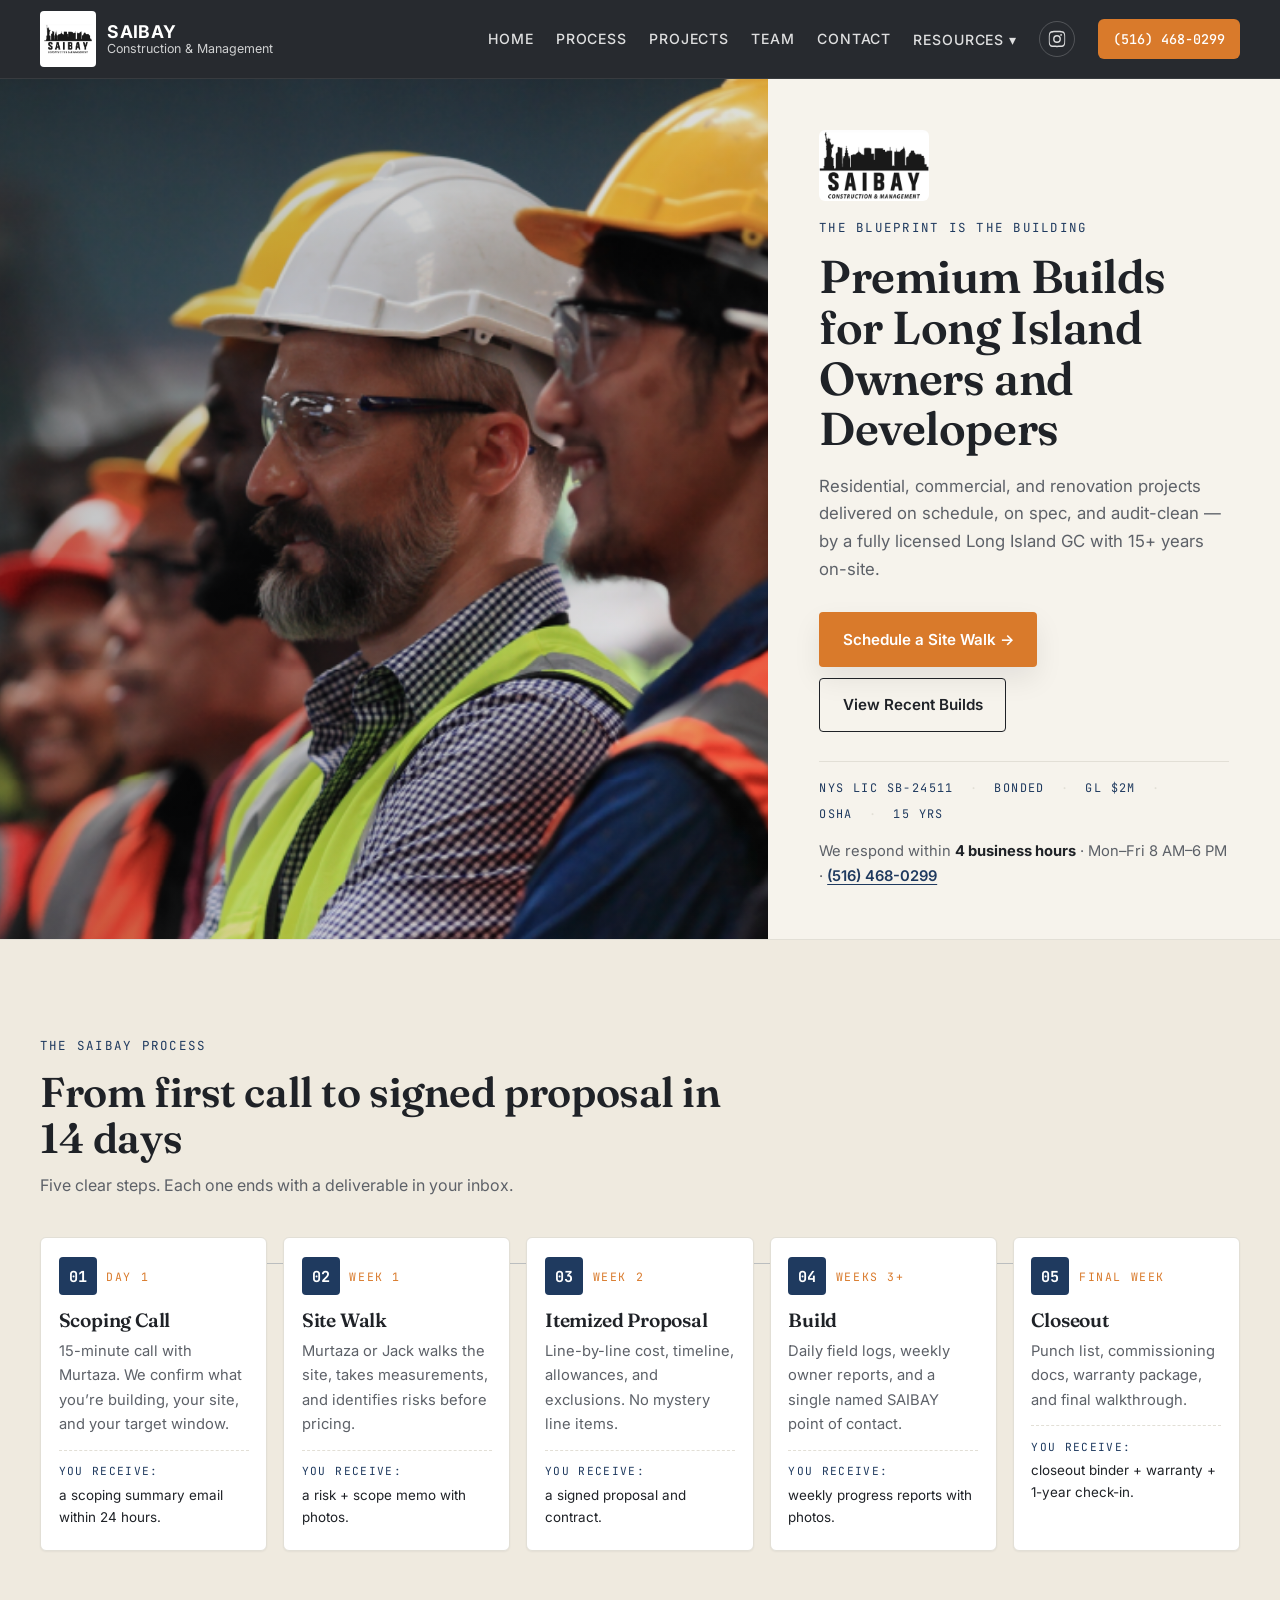
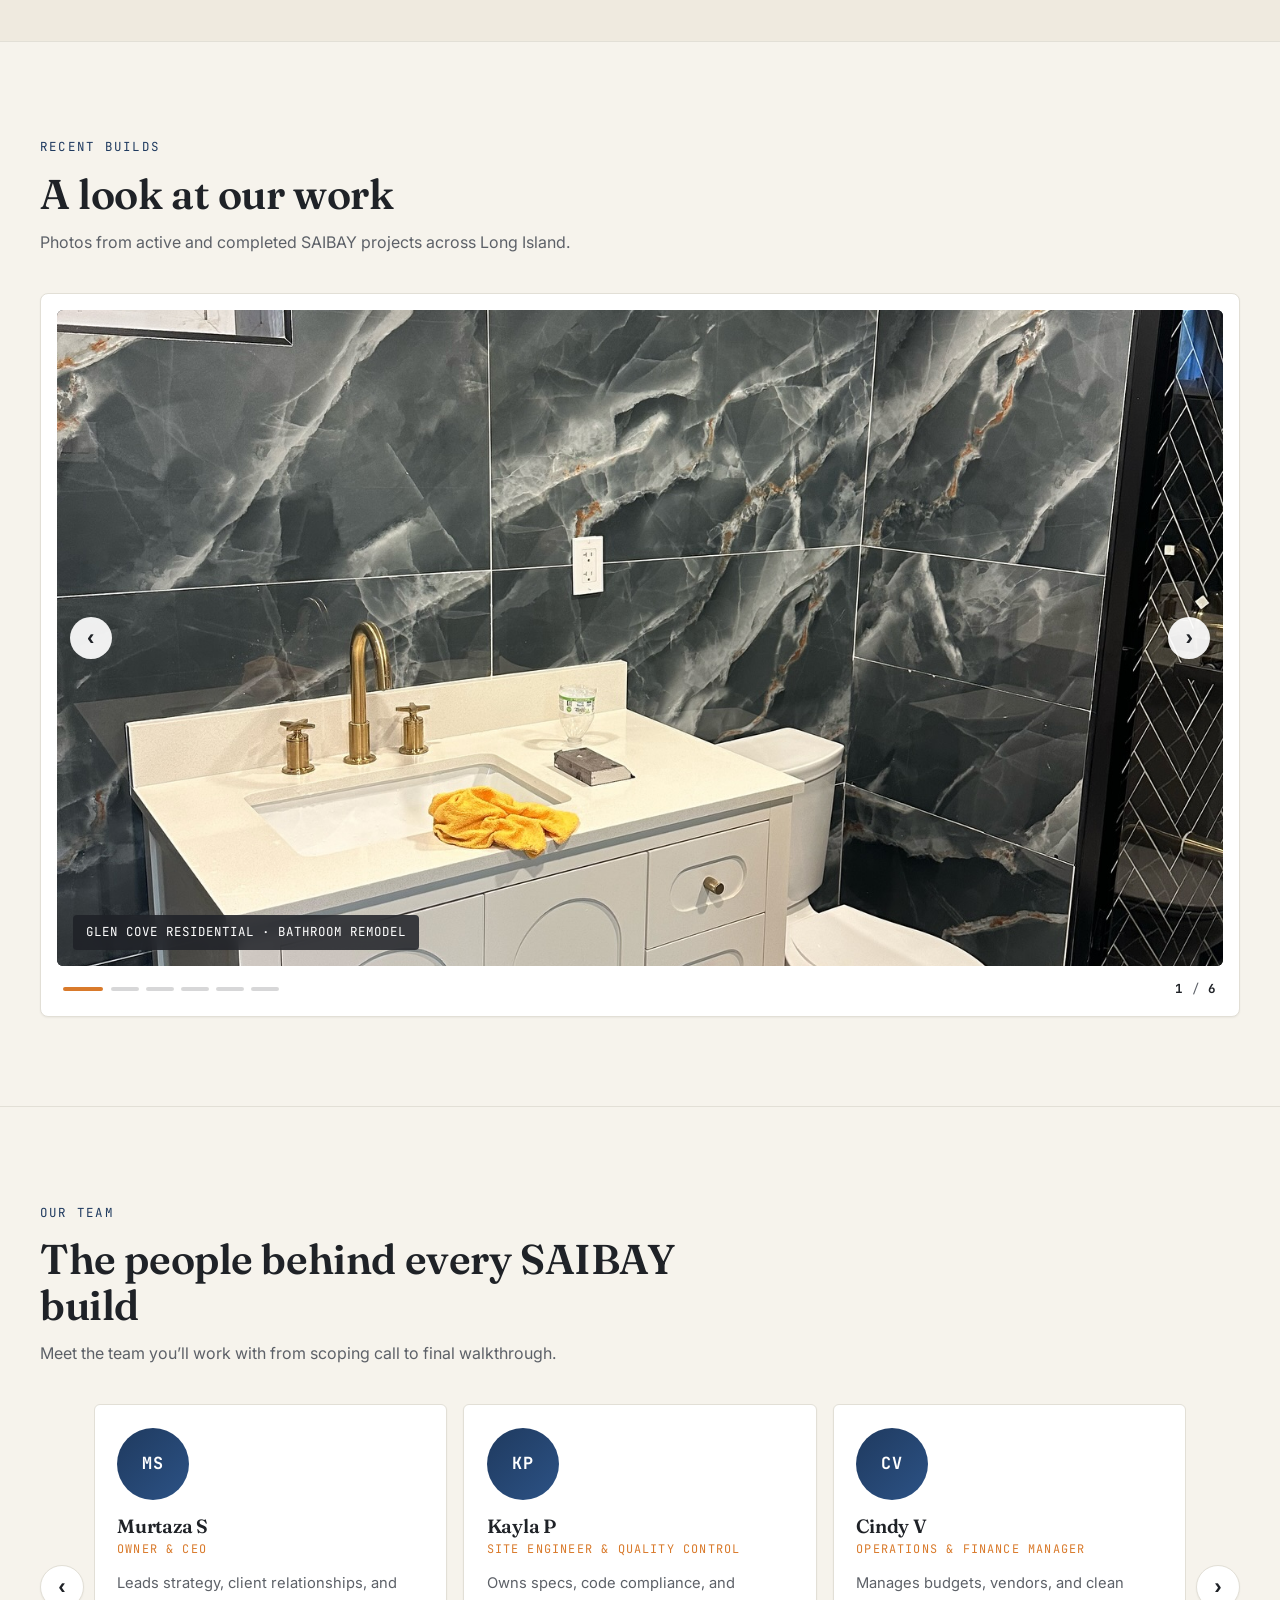
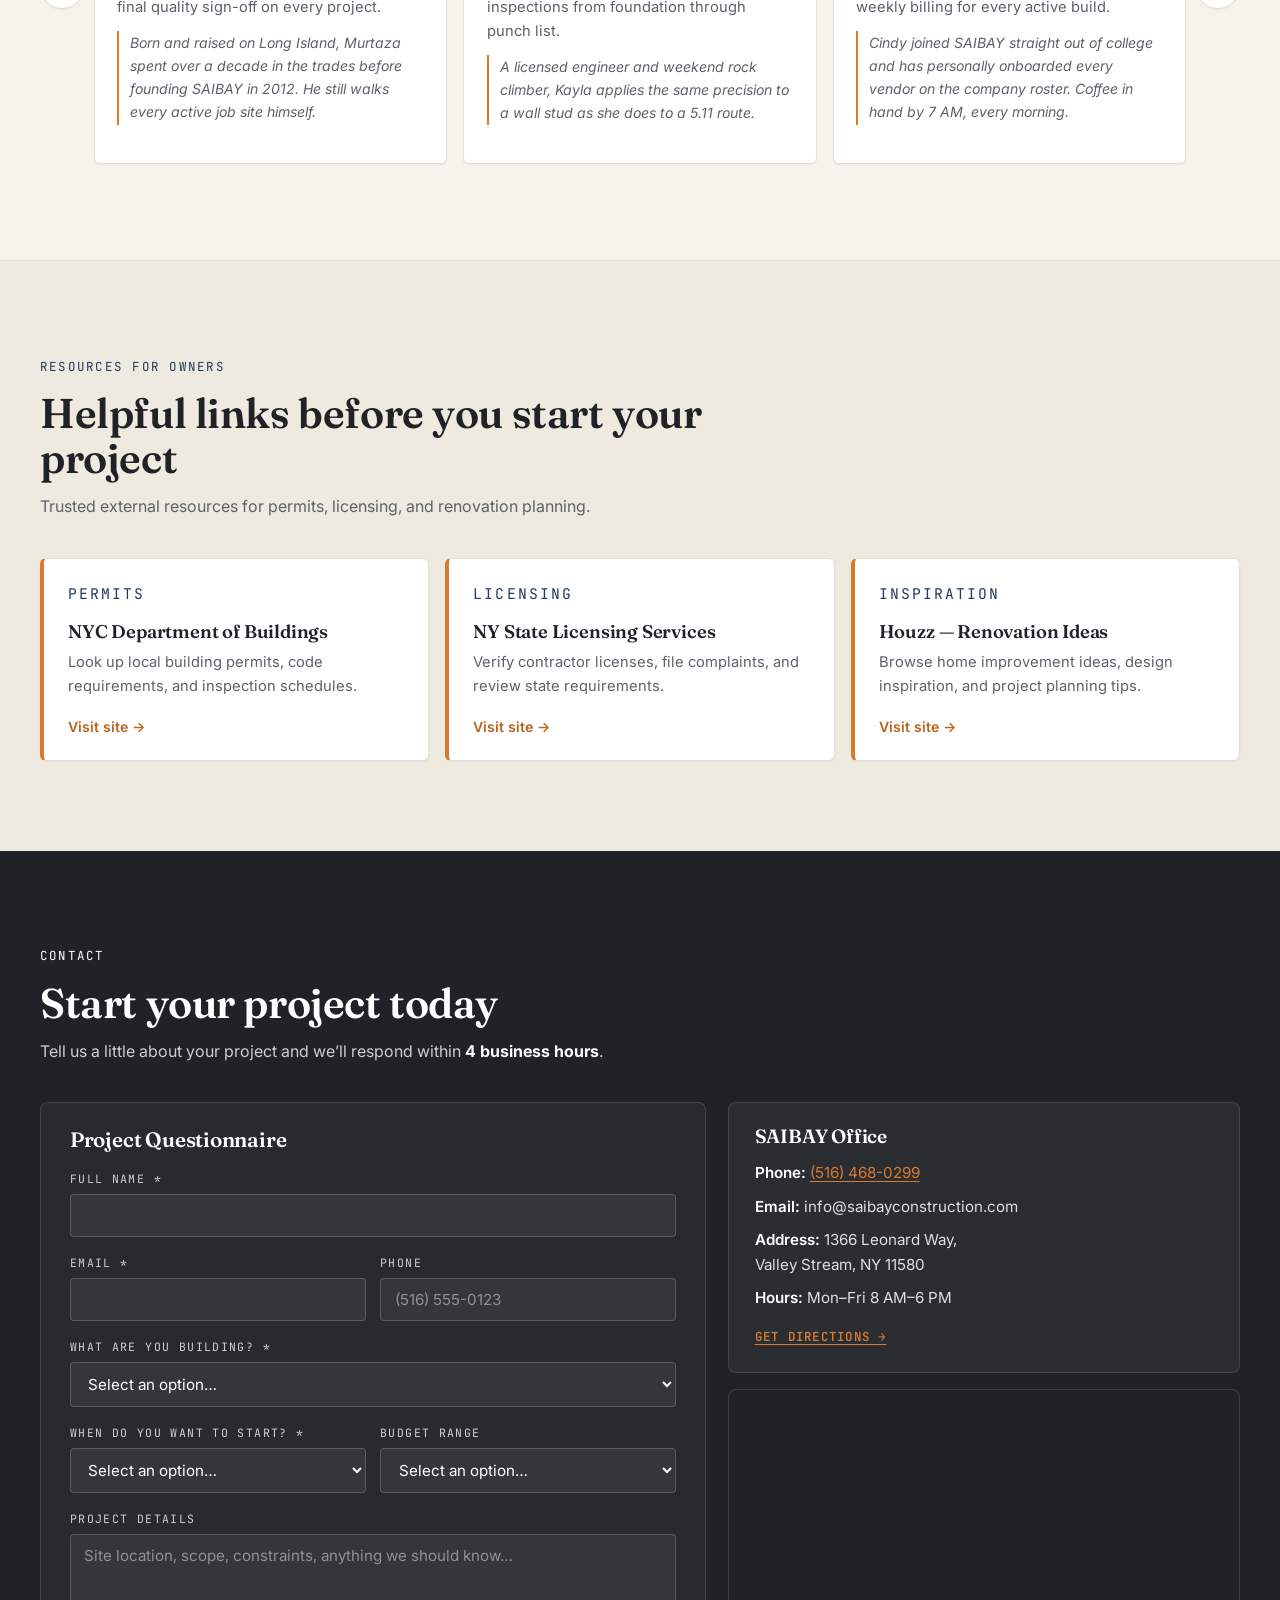
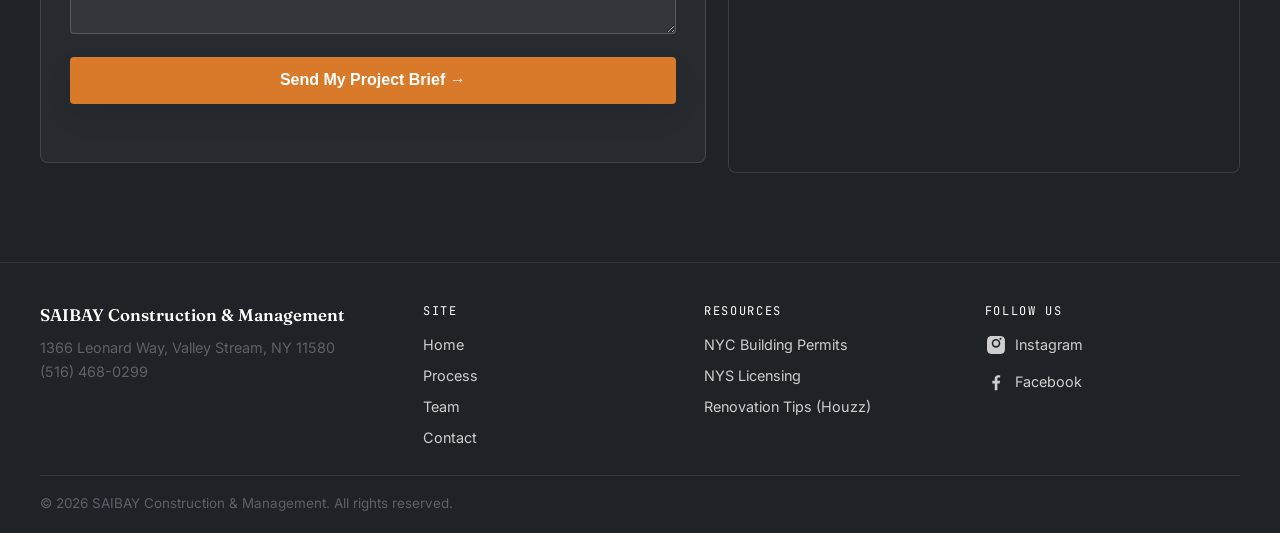
==== commit a3290aa8: "Remove unnecessary periods and add logo above "The Blueprint Is the Building" (69fb83be6e6236e290560" ====
--- a/index.html
+++ b/index.html
@@ -66,9 +66,10 @@
         </div>
 
         <div class="hero-content">
+          <img src="pictures/SaibayLogo.jpg" alt="SAIBAY logo" class="hero-logo" />
           <p class="eyebrow">The Blueprint Is the Building</p>
 
-          <h1>Premium Builds for Long Island Owners and Developers.</h1>
+          <h1>Premium Builds for Long Island Owners and Developers</h1>
 
           <p class="hero-sub">
             Residential, commercial, and renovation projects delivered on schedule,
@@ -101,7 +102,7 @@
         <div class="shell">
           <div class="section-head">
             <p class="eyebrow">The SAIBAY Process</p>
-            <h2>From first call to signed proposal in 14 days.</h2>
+            <h2>From first call to signed proposal in 14 days</h2>
             <p class="section-sub">
               Five clear steps. Each one ends with a deliverable in your inbox.
             </p>
@@ -191,7 +192,7 @@
         <div class="shell">
           <div class="section-head">
             <p class="eyebrow">Recent Builds</p>
-            <h2>A look at our work.</h2>
+            <h2>A look at our work</h2>
             <p class="section-sub">
               Photos from active and completed SAIBAY projects across Long Island.
             </p>
@@ -244,7 +245,7 @@
         <div class="shell">
           <div class="section-head">
             <p class="eyebrow">Our Team</p>
-            <h2>The people behind every SAIBAY build.</h2>
+            <h2>The people behind every SAIBAY build</h2>
             <p class="section-sub">
               Meet the team you’ll work with from scoping call to final
               walkthrough.
@@ -339,7 +340,7 @@
         <div class="shell">
           <div class="section-head">
             <p class="eyebrow">Resources for Owners</p>
-            <h2>Helpful links before you start your project.</h2>
+            <h2>Helpful links before you start your project</h2>
             <p class="section-sub">
               Trusted external resources for permits, licensing, and renovation
               planning.
@@ -376,7 +377,7 @@
         <div class="shell">
           <div class="section-head contact-head">
             <p class="eyebrow">Contact</p>
-            <h2>Start your project today.</h2>
+            <h2>Start your project today</h2>
             <p class="section-sub">
               Tell us a little about your project and we’ll respond within
               <strong>4 business hours</strong>.
--- a/style.css
+++ b/style.css
@@ -199,6 +199,13 @@
   justify-content: center;
   padding: clamp(2rem, 4vw, 3.5rem);
   max-width: 600px;
+}
+
+.hero-logo {
+  width: clamp(72px, 9vw, 110px);
+  height: auto;
+  margin-bottom: 1.1rem;
+  border-radius: 6px;
 }
 
 .hero-content h1 {
